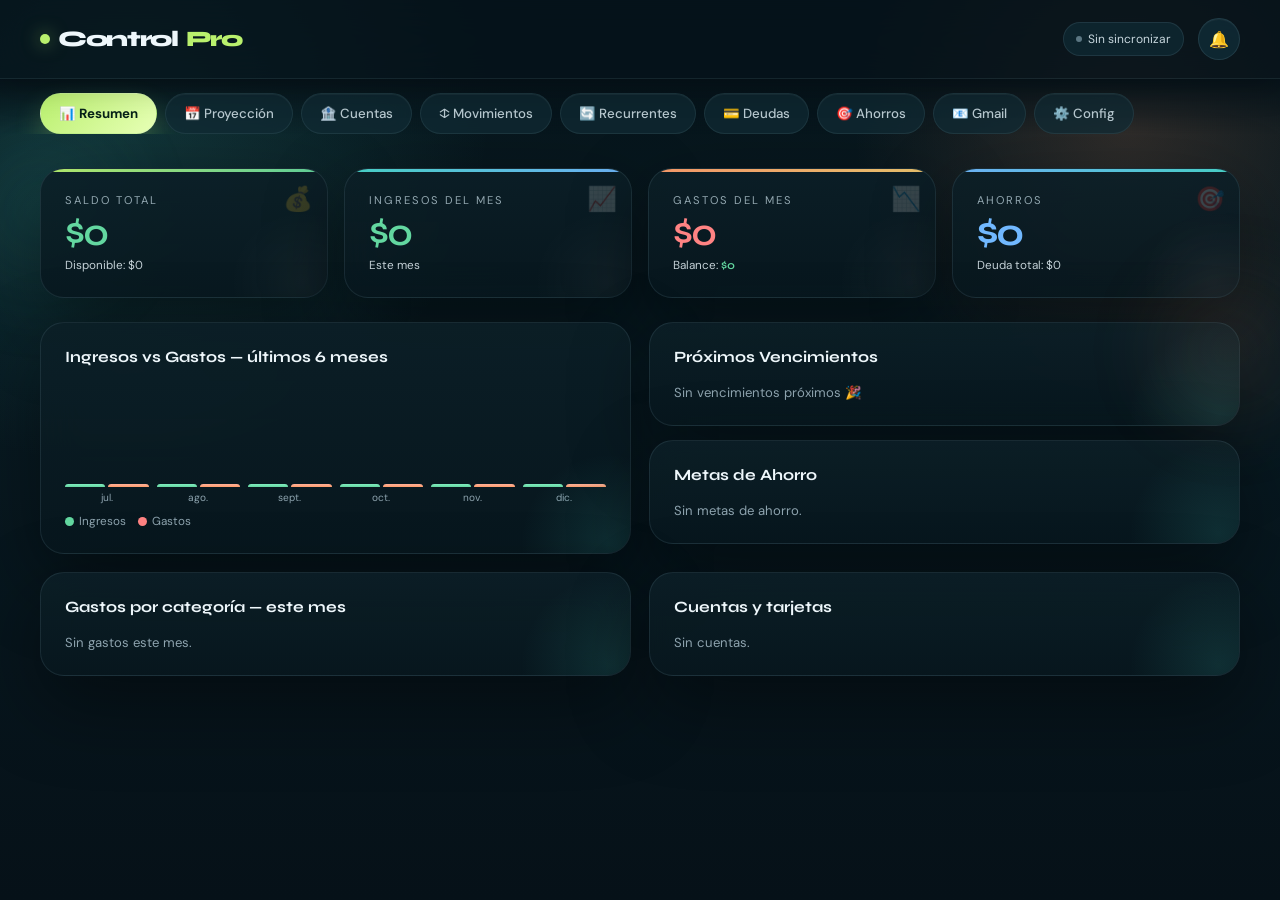
==== index.html @ 63737ac1 "Prepara app financiera para Vercel" ====
<!DOCTYPE html>
<html lang="es">
<head>
  <meta charset="UTF-8">
  <meta name="viewport" content="width=device-width, initial-scale=1.0">
  <meta http-equiv="refresh" content="0; url=ControlFinancieroPro.html">
  <title>ControlFinanciero Pro</title>
  <script>
    window.location.replace('ControlFinancieroPro.html');
  </script>
</head>
<body>
  <a href="ControlFinancieroPro.html">Abrir ControlFinanciero Pro</a>
</body>
</html>
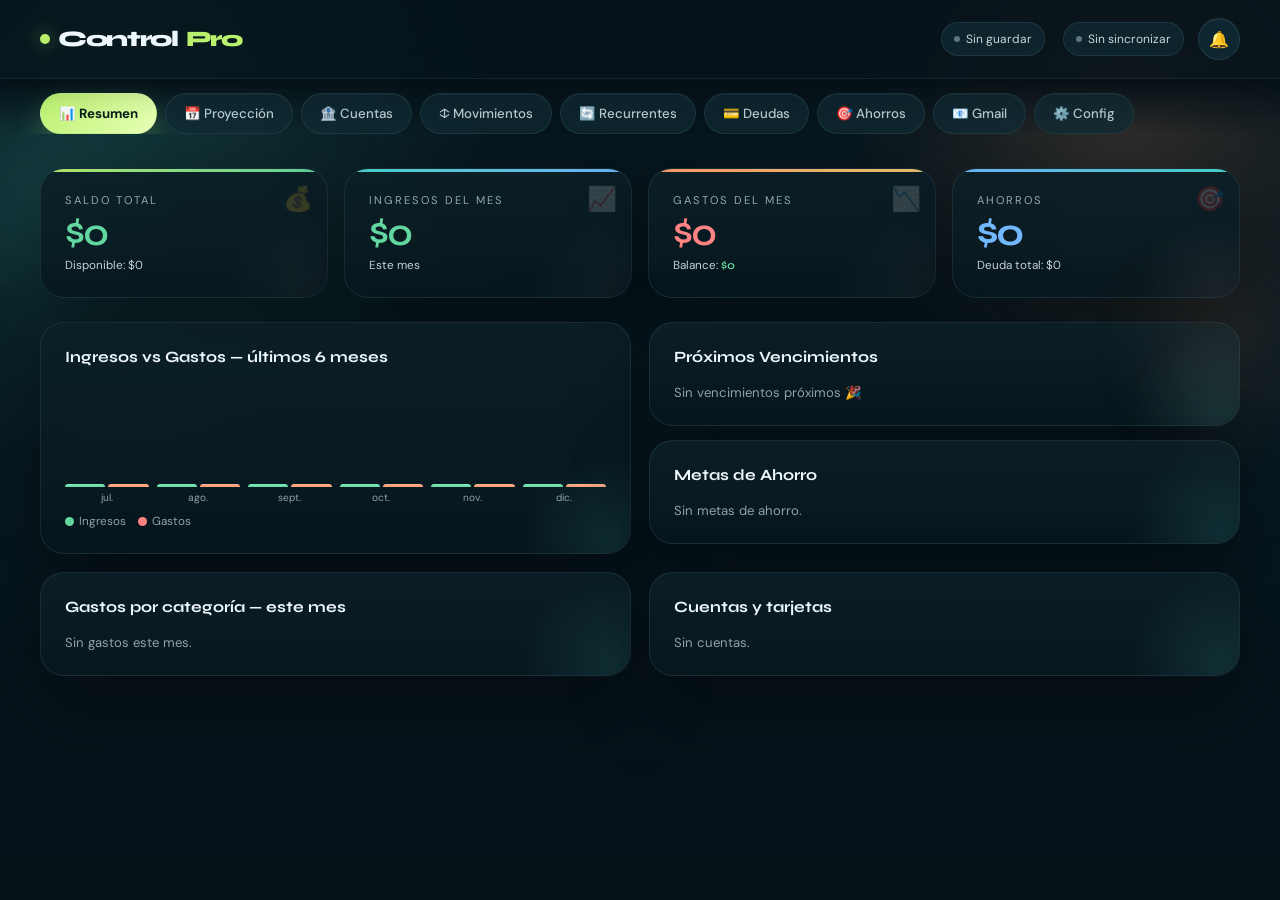
==== commit 57d5a5b0: "Agrega indicador de autoguardado, detección de modo privado y modal reset - saveData() muestra hora " ====
--- a/index.html
+++ b/index.html
@@ -1,15 +1,3759 @@
 <!DOCTYPE html>
 <html lang="es">
 <head>
-  <meta charset="UTF-8">
-  <meta name="viewport" content="width=device-width, initial-scale=1.0">
-  <meta http-equiv="refresh" content="0; url=ControlFinancieroPro.html">
-  <title>ControlFinanciero Pro</title>
-  <script>
-    window.location.replace('ControlFinancieroPro.html');
-  </script>
+<meta charset="UTF-8">
+<meta name="viewport" content="width=device-width, initial-scale=1.0">
+<title>ControlFinanciero Pro</title>
+<meta name="description" content="Control financiero personal: cuentas, movimientos, deudas, ahorros y sincronización Gmail.">
+<meta name="theme-color" content="#c8f135">
+<meta name="mobile-web-app-capable" content="yes">
+<meta name="apple-mobile-web-app-capable" content="yes">
+<meta name="apple-mobile-web-app-status-bar-style" content="black-translucent">
+<meta name="apple-mobile-web-app-title" content="FinPro">
+<link rel="manifest" href="/manifest.json">
+<link rel="icon" href="/icon.svg" type="image/svg+xml">
+<link rel="apple-touch-icon" href="/icon.svg">
+<link href="https://fonts.googleapis.com/css2?family=Syne:wght@400;600;700;800&family=DM+Sans:ital,wght@0,300;0,400;0,500;1,400&display=swap" rel="stylesheet">
+<style>
+:root{
+  --bg:#0a0a0f;--surface:#111118;--surface2:#1a1a24;--surface3:#22222e;
+  --border:#2e2e3e;--border2:#3a3a4e;
+  --accent:#c8f135;--accent2:#7c6af7;--accent3:#f07f5b;--accent4:#5bcef0;
+  --text:#f0f0f4;--muted:#7a7a9a;--muted2:#5a5a7a;
+  --pos:#6fcf97;--neg:#eb5757;--warn:#f7c76a;
+  --shadow:0 8px 32px rgba(0,0,0,.5);
+}
+*{box-sizing:border-box;margin:0;padding:0;}
+body{background:var(--bg);color:var(--text);font-family:'DM Sans',sans-serif;min-height:100vh;overflow-x:hidden;}
+::-webkit-scrollbar{width:6px;height:6px;}
+::-webkit-scrollbar-track{background:var(--surface);}
+::-webkit-scrollbar-thumb{background:var(--border2);border-radius:3px;}
+
+header{padding:16px 32px;display:flex;align-items:center;justify-content:space-between;
+  background:var(--surface);border-bottom:1px solid var(--border);position:sticky;top:0;z-index:100;}
+.logo{font-family:'Syne',sans-serif;font-weight:800;font-size:1.25rem;letter-spacing:-.5px;display:flex;align-items:center;gap:8px;}
+.logo-dot{width:8px;height:8px;background:var(--accent);border-radius:2px;}
+.logo span{color:var(--accent);}
+.header-right{display:flex;align-items:center;gap:12px;}
+.sync-status{font-size:.75rem;color:var(--muted);display:flex;align-items:center;gap:6px;}
+.sync-dot{width:6px;height:6px;border-radius:50%;background:var(--muted2);}
+.sync-dot.online{background:var(--pos);box-shadow:0 0 6px var(--pos);}
+.sync-dot.saved{background:var(--accent);}
+.alert-bell{position:relative;cursor:pointer;width:36px;height:36px;background:var(--surface2);
+  border:1px solid var(--border);border-radius:10px;display:flex;align-items:center;justify-content:center;
+  font-size:1rem;transition:all .2s;}
+.alert-bell:hover{border-color:var(--accent);}
+.alert-count{position:absolute;top:-4px;right:-4px;background:var(--neg);color:#fff;font-size:.6rem;
+  font-weight:700;padding:1px 5px;border-radius:10px;min-width:16px;text-align:center;display:none;}
+
+nav{display:flex;gap:2px;padding:8px 32px;background:var(--surface);border-bottom:1px solid var(--border);overflow-x:auto;}
+.tab{padding:7px 16px;border-radius:8px;cursor:pointer;font-size:.83rem;font-weight:500;white-space:nowrap;
+  transition:all .2s;color:var(--muted);border:1px solid transparent;position:relative;}
+.tab:hover{color:var(--text);background:var(--surface2);}
+.tab.active{background:var(--accent);color:#000;font-weight:700;}
+.tab-badge{position:absolute;top:2px;right:2px;background:var(--neg);color:#fff;font-size:.55rem;font-weight:800;padding:1px 4px;border-radius:6px;}
+
+main{padding:24px 32px;max-width:1280px;margin:0 auto;}
+.section{display:none;}
+.section.active{display:block;animation:fadeIn .2s ease;}
+@keyframes fadeIn{from{opacity:0;transform:translateY(4px)}to{opacity:1;transform:translateY(0)}}
+
+/* ALERTS PANEL */
+.alerts-panel{position:fixed;top:68px;right:16px;width:310px;z-index:200;background:var(--surface);
+  border:1px solid var(--border);border-radius:14px;box-shadow:var(--shadow);display:none;overflow:hidden;}
+.alerts-panel.open{display:block;}
+.alerts-header{padding:12px 16px;border-bottom:1px solid var(--border);font-family:'Syne',sans-serif;font-weight:700;
+  font-size:.9rem;display:flex;justify-content:space-between;align-items:center;}
+.alerts-list{max-height:300px;overflow-y:auto;padding:8px;}
+.alert-item{padding:9px 11px;border-radius:9px;margin-bottom:5px;font-size:.8rem;border-left:3px solid;display:flex;align-items:flex-start;gap:7px;}
+.alert-item.warn{background:rgba(247,199,106,.08);border-color:var(--warn);}
+.alert-item.danger{background:rgba(235,87,87,.08);border-color:var(--neg);}
+.alert-item.info{background:rgba(91,206,240,.08);border-color:var(--accent4);}
+.alert-item-icon{font-size:.95rem;flex-shrink:0;margin-top:1px;}
+.alert-item-text b{display:block;font-weight:600;margin-bottom:2px;}
+.alert-item-text span{color:var(--muted);font-size:.75rem;}
+
+/* CARDS */
+.cards{display:grid;grid-template-columns:repeat(auto-fit,minmax(190px,1fr));gap:12px;margin-bottom:24px;}
+.card{background:var(--surface);border:1px solid var(--border);border-radius:14px;padding:20px;position:relative;overflow:hidden;}
+.card::before{content:'';position:absolute;top:0;left:0;right:0;height:2px;}
+.card.g::before{background:linear-gradient(90deg,var(--accent),var(--pos));}
+.card.b::before{background:linear-gradient(90deg,var(--accent2),var(--accent4));}
+.card.o::before{background:linear-gradient(90deg,var(--accent3),var(--warn));}
+.card.c::before{background:linear-gradient(90deg,var(--accent4),var(--accent2));}
+.card.y::before{background:linear-gradient(90deg,var(--warn),var(--accent3));}
+.card-label{font-size:.7rem;color:var(--muted);text-transform:uppercase;letter-spacing:1px;margin-bottom:7px;}
+.card-value{font-family:'Syne',sans-serif;font-size:1.6rem;font-weight:700;line-height:1;}
+.card-sub{font-size:.73rem;color:var(--muted);margin-top:5px;}
+.card-icon{position:absolute;right:14px;top:14px;font-size:1.3rem;opacity:.22;}
+
+/* SECTION */
+.sh{display:flex;align-items:center;justify-content:space-between;margin-bottom:16px;flex-wrap:wrap;gap:8px;}
+.st{font-family:'Syne',sans-serif;font-size:1.15rem;font-weight:700;}
+.fp{background:var(--surface);border:1px solid var(--border);border-radius:12px;padding:18px;margin-bottom:18px;}
+.fr{display:flex;gap:10px;flex-wrap:wrap;align-items:flex-end;}
+.fg{display:flex;flex-direction:column;gap:5px;flex:1;min-width:120px;}
+label{font-size:.7rem;color:var(--muted);text-transform:uppercase;letter-spacing:.5px;}
+input,select,textarea{background:var(--surface2);border:1px solid var(--border);border-radius:8px;padding:8px 12px;
+  color:var(--text);font-family:'DM Sans',sans-serif;font-size:.86rem;outline:none;transition:border-color .2s;width:100%;}
+input:focus,select:focus,textarea:focus{border-color:var(--accent);}
+input::placeholder,textarea::placeholder{color:var(--muted2);}
+textarea{resize:vertical;line-height:1.45;min-height:120px;}
+select option{background:var(--surface2);}
+
+.btn{padding:8px 18px;border-radius:8px;font-family:'Syne',sans-serif;font-weight:700;font-size:.8rem;
+  cursor:pointer;border:none;transition:all .2s;white-space:nowrap;display:inline-flex;align-items:center;gap:5px;}
+.btn-primary{background:var(--accent);color:#000;}
+.btn-primary:hover{background:#d4fc4a;transform:translateY(-1px);}
+.btn-secondary{background:var(--surface2);border:1px solid var(--border);color:var(--text);}
+.btn-secondary:hover{border-color:var(--border2);background:var(--surface3);}
+.btn-danger{background:transparent;border:1px solid var(--neg);color:var(--neg);padding:5px 10px;font-size:.73rem;}
+.btn-danger:hover{background:var(--neg);color:#fff;}
+.btn-warn{background:transparent;border:1px solid var(--warn);color:var(--warn);padding:5px 10px;font-size:.73rem;}
+.btn-warn:hover{background:var(--warn);color:#000;}
+.btn-sm{padding:5px 12px;font-size:.75rem;}
+
+.tw{background:var(--surface);border:1px solid var(--border);border-radius:12px;overflow:hidden;}
+table{width:100%;border-collapse:collapse;}
+th{background:var(--surface2);padding:10px 13px;text-align:left;font-size:.68rem;text-transform:uppercase;
+  letter-spacing:.8px;color:var(--muted);font-weight:600;}
+td{padding:10px 13px;font-size:.83rem;border-top:1px solid var(--border);}
+tr:hover td{background:rgba(255,255,255,.02);}
+.badge{display:inline-block;padding:2px 8px;border-radius:20px;font-size:.68rem;font-weight:700;}
+.b-ing{background:rgba(111,207,151,.15);color:var(--pos);}
+.b-gas{background:rgba(235,87,87,.15);color:var(--neg);}
+.b-warn{background:rgba(247,199,106,.15);color:var(--warn);}
+.b-ok{background:rgba(200,241,53,.15);color:var(--accent);}
+.ap{color:var(--pos);font-weight:600;font-family:'Syne',sans-serif;}
+.an{color:var(--neg);font-weight:600;font-family:'Syne',sans-serif;}
+.aw{color:var(--warn);font-weight:600;font-family:'Syne',sans-serif;}
+.pb{height:6px;background:var(--surface2);border-radius:3px;overflow:hidden;}
+.pf{height:100%;border-radius:3px;transition:width .5s;background:var(--accent4);}
+.pf.ok{background:var(--accent);}
+.pf.warn{background:var(--warn);}
+.pf.danger{background:var(--neg);}
+.empty{text-align:center;padding:40px;color:var(--muted);}
+.empty-icon{font-size:2rem;margin-bottom:9px;}
+.tag{background:var(--surface2);border:1px solid var(--border);padding:2px 8px;border-radius:20px;font-size:.72rem;color:var(--muted);}
+.row-flex{display:flex;gap:10px;align-items:center;flex-wrap:wrap;}
+.sep{height:1px;background:var(--border);margin:18px 0;}
+
+/* MODAL */
+.modal-overlay{position:fixed;inset:0;background:rgba(0,0,0,.75);z-index:300;display:none;
+  align-items:center;justify-content:center;padding:16px;backdrop-filter:blur(4px);}
+.modal-overlay.open{display:flex;}
+.modal{background:var(--surface);border:1px solid var(--border);border-radius:16px;width:100%;
+  max-width:580px;max-height:90vh;overflow-y:auto;box-shadow:var(--shadow);animation:slideUp .22s ease;}
+@keyframes slideUp{from{opacity:0;transform:translateY(18px)}to{opacity:1;transform:translateY(0)}}
+.modal-header{padding:18px 22px;border-bottom:1px solid var(--border);display:flex;align-items:center;justify-content:space-between;}
+.modal-title{font-family:'Syne',sans-serif;font-size:1.05rem;font-weight:700;}
+.modal-close{cursor:pointer;color:var(--muted);font-size:1.1rem;background:none;border:none;padding:4px;}
+.modal-close:hover{color:var(--text);}
+.modal-body{padding:22px;}
+.modal-footer{padding:14px 22px;border-top:1px solid var(--border);display:flex;gap:10px;justify-content:flex-end;}
+
+/* TOAST */
+.toast{position:fixed;bottom:20px;right:20px;z-index:400;background:var(--surface);border:1px solid var(--border);
+  border-radius:10px;padding:11px 16px;font-size:.83rem;box-shadow:var(--shadow);
+  transform:translateY(70px);opacity:0;transition:all .28s;max-width:300px;}
+.toast.show{transform:translateY(0);opacity:1;}
+.toast.success{border-color:var(--pos);}
+.toast.error{border-color:var(--neg);}
+.toast.warn{border-color:var(--warn);}
+
+/* RESUMEN GRID */
+.rg{display:grid;grid-template-columns:1fr 1fr;gap:18px;}
+.chart-wrap{background:var(--surface);border:1px solid var(--border);border-radius:12px;padding:18px;}
+.chart-title{font-family:'Syne',sans-serif;font-size:.9rem;font-weight:700;margin-bottom:14px;}
+.bar-chart{display:flex;align-items:flex-end;gap:8px;height:120px;}
+.bc-col{display:flex;flex-direction:column;align-items:center;flex:1;gap:4px;}
+.bc-bars{display:flex;align-items:flex-end;gap:3px;width:100%;height:100px;}
+.bc-bar{flex:1;border-radius:4px 4px 0 0;min-height:3px;position:relative;cursor:default;}
+.bc-bar:hover{opacity:.8;}
+.bc-bar:hover::after{content:attr(data-v);position:absolute;top:-20px;left:50%;transform:translateX(-50%);
+  background:var(--text);color:var(--bg);padding:2px 6px;border-radius:4px;font-size:.65rem;font-weight:700;white-space:nowrap;}
+.bc-bar.ing{background:var(--pos);}
+.bc-bar.gas{background:var(--neg);}
+.bc-label{font-size:.63rem;color:var(--muted);text-align:center;}
+.legend{display:flex;gap:12px;margin-top:9px;}
+.leg{display:flex;align-items:center;gap:5px;font-size:.73rem;color:var(--muted);}
+.leg-d{width:9px;height:9px;border-radius:2px;}
+.mini-row{display:grid;grid-template-columns:1fr auto;gap:10px;align-items:center;margin-bottom:10px;font-size:.82rem;}
+.mini-row-main{min-width:0;}
+.mini-row-title{display:flex;justify-content:space-between;gap:8px;margin-bottom:4px;}
+.mini-row-title span:first-child{overflow:hidden;text-overflow:ellipsis;white-space:nowrap;}
+.mini-bar{height:8px;background:var(--surface2);border-radius:8px;overflow:hidden;}
+.mini-fill{height:100%;background:var(--accent);border-radius:8px;}
+.account-health{display:grid;grid-template-columns:repeat(auto-fit,minmax(150px,1fr));gap:8px;}
+.health-item{background:var(--surface2);border:1px solid var(--border);border-radius:8px;padding:10px;}
+.health-item span{display:block;color:var(--muted);font-size:.68rem;text-transform:uppercase;letter-spacing:.6px;margin-bottom:4px;}
+.health-item b{font-family:'Syne',sans-serif;font-size:1rem;}
+.projection-grid{display:grid;grid-template-columns:repeat(auto-fit,minmax(180px,1fr));gap:10px;margin-bottom:18px;}
+.projection-card{background:var(--surface);border:1px solid var(--border);border-radius:10px;padding:14px;}
+.projection-card span{display:block;color:var(--muted);font-size:.68rem;text-transform:uppercase;letter-spacing:.7px;margin-bottom:5px;}
+.projection-card b{font-family:'Syne',sans-serif;font-size:1.35rem;}
+.projection-month{background:var(--surface);border:1px solid var(--border);border-radius:10px;padding:12px;margin-bottom:10px;}
+.projection-month-head{display:flex;justify-content:space-between;gap:10px;margin-bottom:8px;align-items:center;}
+.projection-month-title{font-family:'Syne',sans-serif;font-weight:700;}
+.projection-status{font-size:.7rem;font-weight:700;border-radius:8px;padding:3px 8px;border:1px solid var(--border);}
+.projection-status.ok{color:var(--pos);border-color:rgba(111,207,151,.4);}
+.projection-status.warn{color:var(--warn);border-color:rgba(247,199,106,.4);}
+.projection-status.danger{color:var(--neg);border-color:rgba(235,87,87,.4);}
+.projection-lines{display:grid;grid-template-columns:repeat(auto-fit,minmax(120px,1fr));gap:8px;font-size:.78rem;color:var(--muted);}
+.projection-lines b{display:block;font-family:'Syne',sans-serif;color:var(--text);font-size:.92rem;margin-top:2px;}
+
+/* RECURRENTES */
+.rec-card{background:var(--surface);border:1px solid var(--border);border-radius:11px;padding:14px 16px;
+  display:flex;align-items:center;gap:12px;margin-bottom:9px;}
+.rec-icon{font-size:1.4rem;flex-shrink:0;}
+.rec-info{flex:1;}
+.rec-nombre{font-weight:600;font-size:.9rem;margin-bottom:2px;}
+.rec-meta{font-size:.74rem;color:var(--muted);}
+.rec-monto{font-family:'Syne',sans-serif;font-size:1.05rem;font-weight:700;margin-right:10px;}
+.rec-actions{display:flex;gap:6px;align-items:center;}
+.toggle-btn{width:38px;height:21px;border-radius:11px;border:none;cursor:pointer;position:relative;transition:background .3s;flex-shrink:0;}
+.toggle-btn.on{background:var(--accent);}
+.toggle-btn.off{background:var(--border2);}
+.toggle-btn::after{content:'';position:absolute;top:2.5px;width:16px;height:16px;background:#fff;border-radius:50%;transition:left .3s;}
+.toggle-btn.on::after{left:20px;}
+.toggle-btn.off::after{left:2.5px;}
+
+/* DEUDAS */
+.deuda-card{background:var(--surface);border:1px solid var(--border);border-radius:12px;margin-bottom:12px;overflow:hidden;}
+.deuda-header{padding:14px 18px;display:flex;align-items:center;gap:12px;cursor:pointer;}
+.deuda-toggle{color:var(--muted);font-size:.75rem;transition:transform .2s;flex-shrink:0;}
+.deuda-toggle.open{transform:rotate(90deg);}
+.deuda-main{flex:1;}
+.deuda-nombre{font-weight:600;font-size:.92rem;}
+.deuda-meta{font-size:.73rem;color:var(--muted);margin-top:2px;}
+.deuda-bar-wrap{flex:1;max-width:140px;}
+.deuda-pct{font-size:.7rem;color:var(--muted);margin-bottom:3px;text-align:right;}
+.deuda-amount{font-family:'Syne',sans-serif;font-size:1.05rem;font-weight:700;flex-shrink:0;min-width:90px;text-align:right;}
+.deuda-body{padding:0 18px 16px;border-top:1px solid var(--border);display:none;}
+.deuda-body.open{display:block;}
+.deuda-stats{display:grid;grid-template-columns:repeat(3,1fr);gap:10px;margin:12px 0;}
+.dstat{background:var(--surface2);border-radius:9px;padding:11px 12px;}
+.dstat-label{font-size:.66rem;color:var(--muted);text-transform:uppercase;letter-spacing:.8px;margin-bottom:3px;}
+.dstat-value{font-family:'Syne',sans-serif;font-weight:700;font-size:.95rem;}
+.historial-list{max-height:180px;overflow-y:auto;}
+.historial-item{display:flex;justify-content:space-between;padding:7px 0;border-bottom:1px solid var(--border);font-size:.8rem;}
+.historial-item:last-child{border-bottom:none;}
+
+/* AHORROS */
+.ahorro-card{background:var(--surface);border:1px solid var(--border);border-radius:12px;padding:16px 18px;margin-bottom:11px;}
+.ahorro-header{display:flex;justify-content:space-between;align-items:flex-start;margin-bottom:11px;}
+.ahorro-nombre{font-weight:700;font-size:.92rem;}
+.ahorro-fecha{font-size:.73rem;color:var(--muted);margin-top:2px;}
+.ahorro-amounts{display:flex;gap:18px;margin-bottom:10px;flex-wrap:wrap;}
+.ahorro-stat{font-size:.77rem;}
+.ahorro-stat span{color:var(--muted);display:block;margin-bottom:2px;}
+
+/* GMAIL */
+.gmail-setup{background:var(--surface2);border:1px dashed var(--border2);border-radius:12px;
+  padding:24px;text-align:center;margin-bottom:18px;}
+.gmail-setup h3{font-family:'Syne',sans-serif;font-size:.95rem;font-weight:700;margin-bottom:8px;}
+.gmail-setup p{font-size:.83rem;color:var(--muted);margin-bottom:14px;line-height:1.6;}
+.labels-grid{display:flex;flex-wrap:wrap;gap:6px;margin:6px 0;}
+.label-chip{padding:4px 12px;border-radius:20px;font-size:.76rem;cursor:pointer;
+  border:1px solid var(--border);background:var(--surface2);color:var(--muted);transition:all .2s;}
+.label-chip:hover{border-color:var(--border2);}
+.label-chip.selected{background:rgba(200,241,53,.12);border-color:var(--accent);color:var(--accent);font-weight:600;}
+.section-note{font-size:.76rem;color:var(--muted);margin-bottom:12px;line-height:1.6;}
+.rules-shell{display:flex;flex-direction:column;gap:10px;}
+.rules-head,.rule-row{display:grid;grid-template-columns:minmax(0,1.4fr) 120px 170px 96px;gap:10px;align-items:center;}
+.rules-head{padding:0 4px;font-size:.7rem;color:var(--muted);text-transform:uppercase;letter-spacing:.8px;}
+.rule-row{padding:12px;background:linear-gradient(180deg,rgba(255,255,255,.025),rgba(255,255,255,0));
+  border:1px solid var(--border);border-radius:12px;}
+.rule-field{display:flex;flex-direction:column;gap:6px;min-width:0;}
+.rule-label{display:none;font-size:.68rem;color:var(--muted);text-transform:uppercase;letter-spacing:.7px;}
+.rule-input{width:100%;font-size:.82rem;padding:9px 10px;background:var(--surface2);border:1px solid var(--border);
+  border-radius:9px;color:var(--text);outline:none;transition:border-color .2s,box-shadow .2s;}
+.rule-input:focus{border-color:var(--accent);box-shadow:0 0 0 3px rgba(200,241,53,.12);}
+.rule-actions{display:flex;justify-content:flex-end;}
+.btn-rule-delete{min-width:96px;justify-content:center;}
+.rule-empty{padding:18px;border:1px dashed var(--border2);border-radius:12px;text-align:center;
+  color:var(--muted);background:rgba(255,255,255,.02);}
+
+/* IMPORT MODAL */
+.import-row{display:flex;align-items:center;gap:8px;padding:9px;border:1px solid var(--border);
+  border-radius:9px;margin-bottom:7px;background:var(--surface2);font-size:.8rem;flex-wrap:wrap;}
+.import-row input[type=checkbox]{width:auto;flex-shrink:0;width:16px;height:16px;}
+.import-row-data{flex:1;min-width:140px;}
+.import-row-data b{display:block;margin-bottom:2px;font-size:.82rem;}
+.import-row-data span{color:var(--muted);font-size:.74rem;}
+
+/* SYNC STATUS */
+.sync-panel{background:var(--surface2);border:1px solid var(--border);border-radius:10px;padding:12px;margin-bottom:14px;}
+.sync-panel-head{display:flex;justify-content:space-between;align-items:flex-start;gap:12px;margin-bottom:10px;}
+.sync-title{font-family:'Syne',sans-serif;font-weight:700;font-size:.9rem;}
+.sync-detail{font-size:.78rem;color:var(--muted);line-height:1.45;margin-top:2px;}
+.sync-pill{font-size:.72rem;font-weight:700;border:1px solid var(--border2);border-radius:8px;padding:4px 8px;color:var(--muted);white-space:nowrap;}
+.sync-pill.running{color:#000;background:var(--accent);border-color:var(--accent);}
+.sync-pill.warn{color:#000;background:var(--warn);border-color:var(--warn);}
+.sync-pill.ok{color:#000;background:var(--pos);border-color:var(--pos);}
+.sync-progress{height:7px;background:var(--surface);border:1px solid var(--border);border-radius:8px;overflow:hidden;margin-bottom:10px;}
+.sync-progress-bar{height:100%;width:0;background:var(--accent);transition:width .25s ease;}
+.sync-stats{display:grid;grid-template-columns:repeat(auto-fit,minmax(105px,1fr));gap:8px;}
+.sync-stat{background:var(--surface);border:1px solid var(--border);border-radius:8px;padding:8px;}
+.sync-stat span{display:block;color:var(--muted);font-size:.68rem;text-transform:uppercase;letter-spacing:.6px;}
+.sync-stat b{display:block;font-family:'Syne',sans-serif;font-size:1rem;margin-top:2px;}
+.sync-log{margin-top:10px;border-top:1px solid var(--border);padding-top:8px;max-height:92px;overflow:auto;}
+.sync-log-line{font-size:.74rem;color:var(--muted);line-height:1.45;padding:2px 0;}
+.sync-log-line.warn{color:var(--warn);}
+.sync-log-line.error{color:var(--neg);}
+
+@media(max-width:900px){
+  .rules-head{display:none;}
+  .rule-row{grid-template-columns:1fr;}
+  .rule-label{display:block;}
+  .rule-actions{justify-content:stretch;}
+  .btn-rule-delete{width:100%;}
+}
+@media(max-width:768px){.rg{grid-template-columns:1fr;} main,nav,header{padding-left:14px;padding-right:14px;}}
+</style>
+<link rel="stylesheet" href="css/modern.css">
 </head>
-<body>
-  <a href="ControlFinancieroPro.html">Abrir ControlFinanciero Pro</a>
+<body class="modern-ui">
+
+<!-- ALERTS PANEL -->
+<div class="alerts-panel" id="alertsPanel">
+  <div class="alerts-header">
+    <span>🔔 Alertas</span>
+    <button class="modal-close" onclick="closeAlerts()">✕</button>
+  </div>
+  <div class="alerts-list" id="alertsList"></div>
+</div>
+
+<!-- MODAL ABONO -->
+<div class="modal-overlay" id="modalAbono">
+  <div class="modal">
+    <div class="modal-header"><span class="modal-title">💳 Registrar Abono</span>
+      <button class="modal-close" onclick="closeModal('modalAbono')">✕</button></div>
+    <div class="modal-body">
+      <div class="fr" style="flex-direction:column">
+        <div class="fg"><label>Monto ($)</label><input type="number" id="ab-monto" placeholder="0"></div>
+        <div class="fg"><label>Fecha</label><input type="date" id="ab-fecha"></div>
+        <div class="fg"><label>Nota</label><input type="text" id="ab-nota" placeholder="Ej: Cuota 3"></div>
+      </div>
+    </div>
+    <div class="modal-footer">
+      <button class="btn btn-secondary" onclick="closeModal('modalAbono')">Cancelar</button>
+      <button class="btn btn-primary" onclick="confirmarAbono()">Registrar</button>
+    </div>
+  </div>
+</div>
+
+<!-- MODAL IMPORTAR GMAIL -->
+<div class="modal-overlay" id="modalImport" style="align-items:flex-start;padding-top:40px">
+  <div class="modal" style="max-width:760px">
+    <div class="modal-header"><span class="modal-title">📧 Revisar movimientos detectados</span>
+      <button class="modal-close" onclick="closeModal('modalImport')">✕</button></div>
+    <div class="modal-body">
+      <p style="font-size:.8rem;color:var(--muted);margin-bottom:12px">
+        Revisa tipo y categoría antes de importar. Puedes editar cada fila.
+      </p>
+      <div id="importList"></div>
+    </div>
+    <div class="modal-footer">
+      <button class="btn btn-secondary" onclick="closeModal('modalImport')">Cancelar</button>
+      <button class="btn btn-primary" onclick="importarSeleccionados()">✓ Importar seleccionados</button>
+    </div>
+  </div>
+</div>
+
+<!-- MODAL HISTORIAL -->
+<div class="modal-overlay" id="modalHistorial">
+  <div class="modal">
+    <div class="modal-header"><span class="modal-title" id="modalHistorialTitle">Historial</span>
+      <button class="modal-close" onclick="closeModal('modalHistorial')">✕</button></div>
+    <div class="modal-body"><div class="historial-list" id="historialList"></div></div>
+  </div>
+</div>
+
+<!-- MODAL APORTE AHORRO -->
+<div class="modal-overlay" id="modalAporte">
+  <div class="modal" style="max-width:380px">
+    <div class="modal-header"><span class="modal-title">🎯 Registrar Aporte</span>
+      <button class="modal-close" onclick="closeModal('modalAporte')">✕</button></div>
+    <div class="modal-body">
+      <div class="fr" style="flex-direction:column">
+        <div class="fg"><label>Monto ($)</label><input type="number" id="aporte-monto" placeholder="0" min="0"></div>
+      </div>
+    </div>
+    <div class="modal-footer">
+      <button class="btn btn-secondary" onclick="closeModal('modalAporte')">Cancelar</button>
+      <button class="btn btn-primary" onclick="confirmarAporte()">Registrar</button>
+    </div>
+  </div>
+</div>
+
+<!-- MODAL NUEVA CATEGORÍA -->
+<div class="modal-overlay" id="modalCategoria">
+  <div class="modal" style="max-width:380px">
+    <div class="modal-header"><span class="modal-title">🏷️ Nueva Categoría</span>
+      <button class="modal-close" onclick="closeModal('modalCategoria')">✕</button></div>
+    <div class="modal-body">
+      <div class="fr" style="flex-direction:column">
+        <div class="fg"><label>Nombre</label><input type="text" id="cat-nueva" placeholder="Ej: Mascotas" onkeydown="if(event.key==='Enter')confirmarCategoria()"></div>
+      </div>
+    </div>
+    <div class="modal-footer">
+      <button class="btn btn-secondary" onclick="closeModal('modalCategoria')">Cancelar</button>
+      <button class="btn btn-primary" onclick="confirmarCategoria()">Agregar</button>
+    </div>
+  </div>
+</div>
+
+<!-- MODAL LIMPIAR TODO -->
+<div class="modal-overlay" id="modalReset">
+  <div class="modal" style="max-width:400px">
+    <div class="modal-header"><span class="modal-title">🗑 Limpiar todos los datos</span>
+      <button class="modal-close" onclick="closeModal('modalReset')">✕</button></div>
+    <div class="modal-body">
+      <p style="font-size:.88rem;line-height:1.6;margin-bottom:14px">
+        Esto borrará <b style="color:var(--neg)">absolutamente todo</b>: cuentas, movimientos, deudas, ahorros, recurrentes y configuración.<br><br>
+        <span style="color:var(--muted);font-size:.82rem">Si quieres conservar una copia, descarga el backup primero.</span>
+      </p>
+      <button class="btn btn-secondary" style="width:100%;margin-bottom:8px" onclick="closeModal('modalReset');exportJSON()">⬇ Descargar backup antes</button>
+    </div>
+    <div class="modal-footer">
+      <button class="btn btn-secondary" onclick="closeModal('modalReset')">Cancelar</button>
+      <button class="btn btn-danger" style="background:var(--neg);color:#fff" onclick="confirmarReset()">🗑 Sí, borrar todo</button>
+    </div>
+  </div>
+</div>
+
+<!-- TOAST -->
+<div class="toast" id="toast"></div>
+
+<header>
+  <div class="logo"><div class="logo-dot"></div>Control<span>Pro</span></div>
+  <div class="header-right">
+    <div class="sync-status"><div class="sync-dot" id="saveDot"></div><span id="saveLabel">Sin guardar</span></div>
+    <div class="sync-status" style="margin-left:4px"><div class="sync-dot" id="syncDot"></div><span id="syncLabel">Sin sincronizar</span></div>
+    <div class="alert-bell" onclick="toggleAlerts()" id="alertBell">🔔<span class="alert-count" id="alertCount"></span></div>
+  </div>
+</header>
+
+<nav>
+  <div class="tab active" onclick="nav('resumen',this)">📊 Resumen</div>
+  <div class="tab" onclick="nav('proyeccion',this)">📅 Proyección</div>
+  <div class="tab" onclick="nav('cuentas',this)">🏦 Cuentas</div>
+  <div class="tab" onclick="nav('movimientos',this)">↕️ Movimientos</div>
+  <div class="tab" onclick="nav('recurrentes',this)">🔄 Recurrentes</div>
+  <div class="tab" onclick="nav('deudas',this)">💳 Deudas</div>
+  <div class="tab" onclick="nav('ahorros',this)">🎯 Ahorros</div>
+  <div class="tab" onclick="nav('gmail',this)">📧 Gmail<span class="tab-badge" id="gmailBadge" style="display:none">!</span></div>
+  <div class="tab" onclick="nav('config',this)">⚙️ Config</div>
+</nav>
+
+<main>
+
+<!-- RESUMEN -->
+<div class="section active" id="section-resumen">
+  <div class="cards" id="resCards"></div>
+  <div class="rg">
+    <div class="chart-wrap">
+      <div class="chart-title">Ingresos vs Gastos — últimos 6 meses</div>
+      <div class="bar-chart" id="barChart"></div>
+      <div class="legend">
+        <div class="leg"><div class="leg-d" style="background:var(--pos)"></div>Ingresos</div>
+        <div class="leg"><div class="leg-d" style="background:var(--neg)"></div>Gastos</div>
+      </div>
+    </div>
+    <div>
+      <div class="chart-wrap" style="margin-bottom:14px">
+        <div class="chart-title">Próximos Vencimientos</div>
+        <div id="resVencimientos" style="font-size:.82rem;color:var(--muted)">Sin deudas.</div>
+      </div>
+      <div class="chart-wrap">
+        <div class="chart-title">Metas de Ahorro</div>
+        <div id="resAhorros" style="font-size:.82rem;color:var(--muted)">Sin metas.</div>
+      </div>
+    </div>
+  </div>
+  <div class="rg" style="margin-top:18px">
+    <div class="chart-wrap">
+      <div class="chart-title">Gastos por categoría — este mes</div>
+      <div id="resCategorias" style="font-size:.82rem;color:var(--muted)">Sin gastos.</div>
+    </div>
+    <div class="chart-wrap">
+      <div class="chart-title">Cuentas y tarjetas</div>
+      <div id="resCuentas" style="font-size:.82rem;color:var(--muted)">Sin cuentas.</div>
+    </div>
+  </div>
+</div>
+
+<!-- PROYECCION -->
+<div class="section" id="section-proyeccion">
+  <div class="fp">
+    <div class="sh" style="margin-bottom:12px"><span class="st">Proyección mensual</span></div>
+    <p class="section-note">
+      Planifica tus próximos meses considerando ingresos, gastos recurrentes y cuotas futuras de tarjetas/deudas.
+    </p>
+    <div class="fr">
+      <div class="fg" style="max-width:170px">
+        <label>Mes inicial</label>
+        <select id="projStart" onchange="saveProjectionConfig()"></select>
+      </div>
+      <div class="fg" style="max-width:150px">
+        <label>Horizonte</label>
+        <select id="projHorizon" onchange="saveProjectionConfig()">
+          <option value="3">3 meses</option>
+          <option value="6">6 meses</option>
+          <option value="12">12 meses</option>
+        </select>
+      </div>
+      <div class="fg" style="max-width:170px">
+        <label>Ingreso esperado ($)</label>
+        <input type="number" id="projIncome" placeholder="0" oninput="saveProjectionConfig()">
+      </div>
+      <div class="fg" style="max-width:180px">
+        <label>Gasto variable extra ($)</label>
+        <input type="number" id="projVariable" placeholder="0" oninput="saveProjectionConfig()">
+      </div>
+      <div class="fg" style="justify-content:flex-end;max-width:220px">
+        <button class="btn btn-secondary" onclick="fillProjectionFromRecurrentes()">Usar recurrentes</button>
+      </div>
+    </div>
+  </div>
+  <div id="projectionCards" class="projection-grid"></div>
+  <div class="rg">
+    <div class="chart-wrap">
+      <div class="chart-title">Disponible proyectado</div>
+      <div id="projectionTimeline"></div>
+    </div>
+    <div class="chart-wrap">
+      <div class="chart-title">Cuotas y compromisos futuros</div>
+      <div id="projectionDebts"></div>
+    </div>
+  </div>
+</div>
+
+<!-- CUENTAS -->
+<div class="section" id="section-cuentas">
+  <div class="fp">
+    <div class="sh" style="margin-bottom:12px"><span class="st">Nueva Cuenta</span></div>
+    <div class="fr">
+      <div class="fg"><label>Nombre</label><input id="c-n" placeholder="Ej: Cuenta Vista"></div>
+      <div class="fg"><label>Banco</label><input id="c-b" placeholder="Ej: Banco de Chile"></div>
+      <div class="fg" style="max-width:140px"><label>Tipo</label>
+        <select id="c-t"><option>Vista/RUT</option><option>Corriente</option><option>Ahorro</option><option>Crédito</option></select></div>
+      <div class="fg" style="max-width:140px"><label>Saldo Inicial ($)</label><input type="number" id="c-s" placeholder="0"></div>
+      <div class="fg" style="max-width:140px"><label>N° Cuenta (últ. 4 dígitos)</label><input id="c-num" placeholder="Ej: 2220" maxlength="4"></div>
+      <div class="fg" style="justify-content:flex-end"><button class="btn btn-primary" onclick="addCuenta()">+ Agregar</button></div>
+    </div>
+  </div>
+  <div class="fp">
+    <div class="sh" style="margin-bottom:12px"><span class="st">Conciliar saldo real</span></div>
+    <p class="section-note">
+      Úsalo cuando el saldo del banco no coincide con la app. Para una tarjeta de crédito ingresa la deuda actual positiva.
+    </p>
+    <div class="fr">
+      <div class="fg"><label>Cuenta</label><select id="concCuenta" onchange="updateConciliacionPreview()"></select></div>
+      <div class="fg" style="max-width:170px"><label>Saldo/deuda real ($)</label><input type="number" id="concSaldo" placeholder="0" oninput="updateConciliacionPreview()"></div>
+      <div class="fg"><label>Nota</label><input id="concNota" placeholder="Ej: Saldo app banco al cierre"></div>
+      <div class="fg" style="justify-content:flex-end;max-width:180px"><button class="btn btn-primary" onclick="conciliarCuenta()">Cuadrar saldo</button></div>
+    </div>
+    <div id="concPreview" style="font-size:.78rem;color:var(--muted);margin-top:10px">Selecciona una cuenta para ver el ajuste necesario.</div>
+  </div>
+  <div id="cuentasList"></div>
+</div>
+
+<!-- MOVIMIENTOS -->
+<div class="section" id="section-movimientos">
+  <div class="fp">
+    <div class="sh" style="margin-bottom:12px"><span class="st">Nuevo Movimiento</span></div>
+    <div class="fr">
+      <div class="fg" style="max-width:105px"><label>Tipo</label>
+        <select id="m-t"><option value="ingreso">Ingreso</option><option value="gasto">Gasto</option></select></div>
+      <div class="fg"><label>Descripción</label><input id="m-d" placeholder="Ej: Sueldo, Supermercado..."></div>
+      <div class="fg" style="max-width:130px"><label>Monto ($)</label><input type="number" id="m-m" placeholder="0"></div>
+      <div class="fg"><label>Categoría</label><select id="m-c"></select></div>
+      <div class="fg"><label>Cuenta</label><select id="m-ct"></select></div>
+      <div class="fg" style="max-width:130px"><label>Fecha</label><input type="date" id="m-f"></div>
+      <div class="fg" style="justify-content:flex-end"><button class="btn btn-primary" onclick="addMov()">+ Agregar</button></div>
+    </div>
+  </div>
+  <div class="fp">
+    <div class="sh" style="margin-bottom:12px"><span class="st">Transferencia entre mis cuentas</span></div>
+    <p class="section-note">
+      Úsalo para mover plata a otra tarjeta/cuenta propia. Ajusta saldos, pero no suma como gasto real del mes.
+    </p>
+    <div class="fr">
+      <div class="fg"><label>Desde</label><select id="tr-from"></select></div>
+      <div class="fg"><label>Hacia</label><select id="tr-to"></select></div>
+      <div class="fg" style="max-width:130px"><label>Monto ($)</label><input type="number" id="tr-m" placeholder="0"></div>
+      <div class="fg"><label>Nota</label><input id="tr-d" placeholder="Ej: Pago tarjeta, ahorro mensual..."></div>
+      <div class="fg" style="max-width:130px"><label>Fecha</label><input type="date" id="tr-f"></div>
+      <div class="fg" style="justify-content:flex-end"><button class="btn btn-primary" onclick="addTransfer()">↔ Registrar</button></div>
+    </div>
+  </div>
+  <div class="sh">
+    <span class="st">Historial</span>
+    <div class="row-flex">
+      <select id="filtMes" onchange="renderMovs()" style="min-width:160px"></select>
+      <select id="filtTipo" onchange="renderMovs()" style="min-width:100px">
+        <option value="">Todos</option><option value="ingreso">Ingresos</option><option value="gasto">Gastos</option></select>
+      <select id="filtCat" onchange="renderMovs()" style="min-width:130px"><option value="">Todas cat.</option></select>
+      <button class="btn btn-secondary btn-sm" onclick="exportCSV()">⬇ CSV</button>
+      <button class="btn btn-secondary btn-sm" onclick="exportJSON()">⬇ Backup</button>
+      <label class="btn btn-secondary btn-sm" style="cursor:pointer">⬆ Importar
+        <input type="file" accept=".json,.csv" style="display:none" onchange="importFile(this)"></label>
+    </div>
+  </div>
+  <div class="tw">
+    <table><thead><tr><th>Fecha</th><th>Descripción</th><th>Categoría</th><th>Cuenta</th><th>Tipo</th><th>Monto</th><th></th></tr></thead>
+    <tbody id="movBody"></tbody></table>
+    <div class="empty" id="movEmpty" style="display:none"><div class="empty-icon">📂</div><p>Sin movimientos.</p></div>
+  </div>
+</div>
+
+<!-- RECURRENTES -->
+<div class="section" id="section-recurrentes">
+  <div class="fp">
+    <div class="sh" style="margin-bottom:12px"><span class="st">Nuevo Movimiento Recurrente</span></div>
+    <div class="fr">
+      <div class="fg" style="max-width:105px"><label>Tipo</label>
+        <select id="r-t" onchange="updateRecFields()">
+          <option value="ingreso">Ingreso</option>
+          <option value="gasto">Gasto</option>
+          <option value="transferencia">Transferencia</option>
+        </select></div>
+      <div class="fg"><label>Nombre</label><input id="r-n" placeholder="Ej: Sueldo, Netflix..."></div>
+      <div class="fg" style="max-width:130px"><label>Monto ($)</label><input type="number" id="r-m" placeholder="0"></div>
+      <div class="fg"><label>Categoría</label><select id="r-c"></select></div>
+      <div class="fg"><label id="r-ct-label">Cuenta</label><select id="r-ct"></select></div>
+      <div class="fg" id="r-ct2-wrap" style="display:none"><label>Cuenta destino</label><select id="r-ct2"></select></div>
+      <div class="fg" style="max-width:120px"><label>Frecuencia</label>
+        <select id="r-f"><option value="mensual">Mensual</option><option value="quincenal">Quincenal</option><option value="semanal">Semanal</option></select></div>
+      <div class="fg" style="max-width:100px"><label>Día del mes</label><input type="number" id="r-d" placeholder="1-31" min="1" max="31"></div>
+      <div class="fg" style="justify-content:flex-end"><button class="btn btn-primary" onclick="addRec()">+ Agregar</button></div>
+    </div>
+  </div>
+  <div class="sh">
+    <span class="st">Movimientos Recurrentes</span>
+    <button class="btn btn-secondary btn-sm" onclick="aplicarRecurrentes()">▶ Aplicar pendientes</button>
+  </div>
+  <div id="recList"></div>
+</div>
+
+<!-- DEUDAS -->
+<div class="section" id="section-deudas">
+  <div class="fp">
+    <div class="sh" style="margin-bottom:12px"><span class="st">Nueva Deuda / Crédito</span></div>
+    <div class="fr">
+      <div class="fg"><label>Descripción</label><input id="d-d" placeholder="Ej: Crédito hipotecario"></div>
+      <div class="fg"><label>Acreedor</label><input id="d-a" placeholder="Banco / Persona"></div>
+      <div class="fg" style="max-width:140px"><label>Total ($)</label><input type="number" id="d-t" placeholder="0"></div>
+      <div class="fg" style="max-width:140px"><label>Pagado ($)</label><input type="number" id="d-p" placeholder="0"></div>
+      <div class="fg" style="max-width:140px"><label>Cuota Mensual ($)</label><input type="number" id="d-c" placeholder="0"></div>
+      <div class="fg" style="max-width:130px"><label>Vencimiento</label><input type="date" id="d-v"></div>
+      <div class="fg" style="justify-content:flex-end"><button class="btn btn-primary" onclick="addDeuda()">+ Agregar</button></div>
+    </div>
+  </div>
+  <div class="fp">
+    <div class="sh" style="margin-bottom:12px"><span class="st">Importar cartola de crédito</span></div>
+    <p class="section-note">
+      Carga el estado de cuenta PDF de tu tarjeta. Las compras en cuotas quedan como deudas con producto, total, cuotas y valor mensual.
+    </p>
+    <div class="fr" style="align-items:flex-start">
+      <div class="fg" style="max-width:220px">
+        <label>Tarjeta / cuenta crédito</label>
+        <select id="cartolaCuenta" onchange="const c=D.cuentas.find(x=>x.id===this.value);if(c&&q('cartolaAcreedor')&&!q('cartolaAcreedor').value)q('cartolaAcreedor').value=c.banco||c.nombre||''"></select>
+      </div>
+      <div class="fg" style="max-width:190px">
+        <label>Acreedor</label>
+        <input id="cartolaAcreedor" placeholder="Ej: Banco de Chile">
+      </div>
+      <div class="fg" style="max-width:220px">
+        <label>Archivo PDF/CSV/TXT</label>
+        <label class="btn btn-secondary" style="cursor:pointer;justify-content:center">Seleccionar archivo
+          <input id="cartolaFile" type="file" accept=".pdf,.csv,.txt,.tsv" style="display:none" onchange="readCartolaFile(this)">
+        </label>
+      </div>
+      <div class="fg" style="justify-content:flex-end;max-width:180px">
+        <button class="btn btn-primary" onclick="analizarCartola()">Analizar cartola</button>
+      </div>
+    </div>
+    <div class="fg" style="margin-top:12px">
+      <label>Pegar cartola</label>
+      <textarea id="cartolaText" rows="7" placeholder="Pega aquí el texto de la cartola o carga el PDF del estado de cuenta."></textarea>
+      <span style="font-size:.72rem;color:var(--muted);margin-top:4px">
+        Si el PDF es escaneado como imagen, primero conviértelo con OCR. El importador ignora pagos y totales para crear solo compromisos de deuda.
+      </span>
+    </div>
+  </div>
+  <div class="fp">
+    <div class="sh" style="margin-bottom:10px">
+      <span class="st">Deudas detectadas en cartola</span>
+      <button class="btn btn-primary btn-sm" onclick="importarCartolaSeleccionada()">Crear deudas seleccionadas</button>
+    </div>
+    <div id="cartolaPreview" style="font-size:.82rem;color:var(--muted)">Carga una cartola para revisar las deudas detectadas.</div>
+  </div>
+  <div class="sh"><span class="st">Mis Deudas</span></div>
+  <div id="deudasList"></div>
+</div>
+
+<!-- AHORROS -->
+<div class="section" id="section-ahorros">
+  <div class="fp">
+    <div class="sh" style="margin-bottom:12px"><span class="st">Nueva Meta de Ahorro</span></div>
+    <div class="fr">
+      <div class="fg"><label>Meta</label><input id="a-n" placeholder="Ej: Viaje, Fondo emergencia..."></div>
+      <div class="fg" style="max-width:150px"><label>Objetivo ($)</label><input type="number" id="a-o" placeholder="0"></div>
+      <div class="fg" style="max-width:150px"><label>Ahorro Actual ($)</label><input type="number" id="a-a" placeholder="0"></div>
+      <div class="fg" style="max-width:150px"><label>Aporte Mensual ($)</label><input type="number" id="a-m" placeholder="0"></div>
+      <div class="fg" style="max-width:130px"><label>Fecha Límite</label><input type="date" id="a-f"></div>
+      <div class="fg" style="justify-content:flex-end"><button class="btn btn-primary" onclick="addAhorro()">+ Agregar</button></div>
+    </div>
+  </div>
+  <div class="sh"><span class="st">Mis Metas</span></div>
+  <div id="ahorrosList"></div>
+</div>
+
+<!-- GMAIL -->
+<div class="section" id="section-gmail">
+  <div id="gmailSetupPanel"></div>
+  <div id="gmailConnected" style="display:none">
+    <div class="sh">
+      <span class="st">📧 Sincronización Gmail</span>
+      <div class="row-flex">
+        <button class="btn btn-secondary btn-sm" onclick="gmailLogout()">Desconectar</button>
+        <button class="btn btn-secondary btn-sm" onclick="repararCuentas()" title="Asigna cuenta a movimientos importados que no la tienen">🔧 Reparar cuentas</button>
+        <button class="btn btn-primary" id="syncBtn" onclick="syncGmail()">🔄 Sincronizar ahora</button>
+      </div>
+    </div>
+
+    <div id="syncStatusPanel"></div>
+
+    <div class="fp" style="margin-bottom:14px">
+      <div class="sh" style="margin-bottom:10px"><span class="st" style="font-size:.9rem">⚙️ Opciones</span></div>
+      <div class="fr" style="flex-wrap:wrap;gap:16px;align-items:flex-start">
+        <div class="fg" style="max-width:190px">
+          <label>Período a buscar</label>
+          <select id="syncDaysSelect" onchange="D.config.syncDays=this.value;saveData()">
+            <option value="30">Últimos 30 días</option>
+            <option value="60">Últimos 60 días</option>
+            <option value="90">Últimos 90 días</option>
+            <option value="180">Últimos 6 meses</option>
+            <option value="365">Último año</option>
+          </select>
+        </div>
+        <div class="fg">
+          <label>Etiqueta Gmail (recomendado — busca más rápido)</label>
+          <div class="labels-grid" id="labelsGrid"></div>
+          <div style="display:flex;gap:6px;margin-top:8px">
+            <input id="newLabel" placeholder="Agregar etiqueta manual" style="max-width:200px">
+            <button class="btn btn-secondary btn-sm" onclick="addLabelManual()">+</button>
+          </div>
+        </div>
+      </div>
+    </div>
+
+    <div class="fp" style="margin-bottom:14px">
+      <div class="sh" style="margin-bottom:8px">
+        <span class="st" style="font-size:.9rem">🏷️ Reglas de clasificación por asunto</span>
+        <button class="btn btn-secondary btn-sm" onclick="addReglaAsunto()">+ Nueva regla</button>
+      </div>
+      <p class="section-note">
+        Si el <b style="color:var(--text)">asunto</b> del correo contiene la palabra → se clasifica automáticamente.
+        Si no seleccionas una etiqueta Gmail, estas reglas también se usan para buscar correos.
+      </p>
+      <div id="reglasAsuntoList" class="rules-shell"></div>
+    </div>
+
+    <div class="fp">
+      <div class="st" style="font-size:.9rem;margin-bottom:10px">📋 Historial</div>
+      <div id="syncHistory" style="font-size:.8rem;color:var(--muted)">Sin sincronizaciones.</div>
+    </div>
+  </div>
+</div>
+
+<!-- CONFIG -->
+<div class="section" id="section-config">
+  <div class="fp">
+    <div class="sh" style="margin-bottom:14px"><span class="st">⚙️ Configuración</span></div>
+    <div class="fr" style="flex-direction:column;gap:14px">
+      <div class="fg">
+        <label>Google Client ID</label>
+        <input id="cfg-clientId" placeholder="Pega tu Client ID aquí">
+        <span style="font-size:.7rem;color:var(--muted);margin-top:3px">
+          Obtén uno gratis en <a href="https://console.cloud.google.com" target="_blank" style="color:var(--accent4)">console.cloud.google.com</a>
+        </span>
+      </div>
+      <div class="fg" style="max-width:180px">
+        <label>Días de alerta antes del vencimiento</label>
+        <input type="number" id="cfg-alertDays" placeholder="7">
+      </div>
+      <button class="btn btn-primary" onclick="saveConfig()" style="max-width:200px">💾 Guardar Config</button>
+      <div class="sep"></div>
+      <div>
+        <div class="sh" style="margin-bottom:10px">
+          <span class="st" style="font-size:.95rem">Auto-categorización por comercio</span>
+          <button class="btn btn-secondary btn-sm" onclick="addReglaCat()">+ Agregar</button>
+        </div>
+        <p style="font-size:.76rem;color:var(--muted);margin-bottom:10px">Si el nombre del comercio contiene la palabra → asigna esta categoría.</p>
+        <div id="reglasCatList"></div>
+        <button class="btn btn-secondary btn-sm" style="margin-top:6px" onclick="saveData();toast('Guardado ✓')">Guardar cambios</button>
+      </div>
+      <div class="sep"></div>
+      <div>
+        <div class="sh" style="margin-bottom:10px">
+          <span class="st" style="font-size:.95rem">Categorías</span>
+          <button class="btn btn-secondary btn-sm" onclick="addCategoria()">+ Agregar</button>
+        </div>
+        <div class="labels-grid" id="catsList"></div>
+      </div>
+      <div class="sep"></div>
+      <div class="row-flex" style="flex-wrap:wrap;gap:10px">
+        <button class="btn btn-secondary" onclick="exportJSON()">⬇ Backup JSON</button>
+        <label class="btn btn-secondary" style="cursor:pointer">⬆ Restaurar
+          <input type="file" accept=".json" style="display:none" onchange="importFile(this)"></label>
+      </div>
+      <div class="sep"></div>
+      <div>
+        <div style="font-size:.8rem;color:var(--muted);margin-bottom:10px;line-height:1.6">
+          ⚠️ Los datos se guardan automáticamente en este navegador.<br>
+          Si cambias de dispositivo o limpias el caché, descarga un backup primero.
+        </div>
+        <button class="btn btn-danger" onclick="resetAll()" style="background:rgba(235,87,87,.12)">🗑 Limpiar todos los datos</button>
+      </div>
+    </div>
+  </div>
+</div>
+
+</main>
+
+<script>
+// ── CONFIG ──────────────────────────────────────────────────
+// ============================================================
+// CONFIG.JS — Constantes y valores por defecto
+// ============================================================
+
+const STORAGE_KEY = 'cfpro_v3';
+
+const CATS_DEFAULT = [
+  'Sueldo','Freelance','Transferencia','Alimentación','Transporte',
+  'Vivienda','Salud','Educación','Entretención','Ropa','Servicios',
+  'Tecnología','Deuda','Ahorro','Transferencia interna','Ajuste','Otro'
+];
+
+// Reglas: asunto contiene keyword → tipo + categoría automática
+// IMPORTANTE: usar el asunto EXACTO de tus correos bancarios
+const REGLAS_DEFAULT = [
+  // Banco de Chile
+  { id:'r1',  keyword:'cargo en cuenta',                  tipo:'gasto',   cat:'Otro' },
+  { id:'r2',  keyword:'transferencia a terceros',          tipo:'gasto',   cat:'Transferencia' },
+  { id:'r3',  keyword:'aviso de transferencia de fondos',  tipo:'ingreso', cat:'Transferencia' },
+  { id:'r4',  keyword:'transferencia recibida',            tipo:'ingreso', cat:'Transferencia' },
+  { id:'r5',  keyword:'pago de cuenta',                    tipo:'gasto',   cat:'Servicios' },
+  { id:'r6',  keyword:'cobro automático',                  tipo:'gasto',   cat:'Servicios' },
+  { id:'r7',  keyword:'cobro automatico',                  tipo:'gasto',   cat:'Servicios' },
+  { id:'r8',  keyword:'cargo de cuenta',                   tipo:'gasto',   cat:'Servicios' },
+  { id:'r9',  keyword:'compra con tarjeta',                tipo:'gasto',   cat:'Otro' },
+  { id:'r10', keyword:'retiro cajero',                     tipo:'gasto',   cat:'Otro' },
+  { id:'r11', keyword:'depósito en cuenta',                tipo:'ingreso', cat:'Transferencia' },
+  { id:'r12', keyword:'deposito en cuenta',                tipo:'ingreso', cat:'Transferencia' },
+  { id:'r13', keyword:'abono en cuenta',                   tipo:'ingreso', cat:'Transferencia' },
+  { id:'r14', keyword:'transferencia enviada',             tipo:'gasto',   cat:'Transferencia' },
+  { id:'r15', keyword:'sueldo',                            tipo:'ingreso', cat:'Sueldo' },
+  { id:'r16', keyword:'remuneración',                      tipo:'ingreso', cat:'Sueldo' },
+  { id:'r17', keyword:'aviso de pago',                     tipo:'gasto',   cat:'Servicios' },
+  { id:'r18', keyword:'aviso de cobro',                    tipo:'gasto',   cat:'Servicios' },
+  { id:'r19', keyword:'pago recibido',                     tipo:'ingreso', cat:'Otro' },
+];
+
+// Reglas de auto-categorización por descripción (para el comercio detectado)
+const REGLAS_CAT_DEFAULT = [
+  { id:'c1', keyword:'supermercado',  cat:'Alimentación' },
+  { id:'c2', keyword:'lider',         cat:'Alimentación' },
+  { id:'c3', keyword:'jumbo',         cat:'Alimentación' },
+  { id:'c4', keyword:'unimarc',       cat:'Alimentación' },
+  { id:'c5', keyword:'farmacia',      cat:'Salud' },
+  { id:'c6', keyword:'cruz verde',    cat:'Salud' },
+  { id:'c7', keyword:'salcobrand',    cat:'Salud' },
+  { id:'c8', keyword:'uber',          cat:'Transporte' },
+  { id:'c9', keyword:'cabify',        cat:'Transporte' },
+  { id:'c10',keyword:'netflix',       cat:'Entretención' },
+  { id:'c11',keyword:'spotify',       cat:'Entretención' },
+  { id:'c12',keyword:'steam',         cat:'Entretención' },
+  { id:'c13',keyword:'copec',         cat:'Transporte' },
+  { id:'c14',keyword:'shell',         cat:'Transporte' },
+  { id:'c15',keyword:'falabella',     cat:'Ropa' },
+  { id:'c16',keyword:'ripley',        cat:'Ropa' },
+  { id:'c17',keyword:'paris',         cat:'Ropa' },
+  { id:'c18',keyword:'amazon',        cat:'Tecnología' },
+];
+
+// Detecta el banco por el remitente del correo
+function detectBanco(from) {
+  const f = from.toLowerCase();
+  if (f.includes('bancochile') || f.includes('banchile')) return 'Banco de Chile';
+  if (f.includes('bancoestado') || f.includes('banco estado')) return 'BancoEstado';
+  if (f.includes('santander')) return 'Santander';
+  if (f.includes('bci'))       return 'BCI';
+  if (f.includes('scotiabank')) return 'Scotiabank';
+  if (f.includes('itau') || f.includes('itaú')) return 'Itaú';
+  if (f.includes('falabella'))  return 'Banco Falabella';
+  if (f.includes('ripley'))     return 'Banco Ripley';
+  if (f.includes('security'))   return 'Banco Security';
+  if (f.includes('bice'))       return 'Banco BICE';
+  return '';
+}
+
+// Formatea monto en pesos chilenos
+const fmt = n => '$' + Math.abs(Math.round(n)).toLocaleString('es-CL');
+const today = () => new Date().toISOString().split('T')[0];
+const uid   = () => Date.now().toString(36) + Math.random().toString(36).slice(2, 6);
+const q     = id => document.getElementById(id);
+
+
+// ── DATA ────────────────────────────────────────────────────
+// ============================================================
+// DATA.JS — Gestión de datos en localStorage
+// ============================================================
+
+function loadData() {
+  try {
+    const raw = localStorage.getItem(STORAGE_KEY);
+    const d   = raw ? JSON.parse(raw) : {};
+    const categorias = d.config?.categorias?.length ? d.config.categorias : [...CATS_DEFAULT];
+    if (!categorias.includes('Transferencia interna')) categorias.push('Transferencia interna');
+    if (!categorias.includes('Ajuste')) categorias.push('Ajuste');
+    return {
+      cuentas:     d.cuentas     || [],
+      movimientos: d.movimientos || [],
+      recurrentes: d.recurrentes || [],
+      deudas:      d.deudas      || [],
+      ahorros:     d.ahorros     || [],
+      syncHistory: d.syncHistory || [],
+      config: {
+        clientId:     d.config?.clientId    || '',
+        alertDays:    d.config?.alertDays   || 7,
+        syncDays:     d.config?.syncDays    || 90,
+        projectionIncome:   d.config?.projectionIncome   || 0,
+        projectionVariable: d.config?.projectionVariable || 0,
+        projectionHorizon:  d.config?.projectionHorizon  || 6,
+        projectionStart:    d.config?.projectionStart     || '',
+        gmailLabels:  d.config?.gmailLabels || [],
+        categorias,
+        reglasAsunto: d.config?.reglasAsunto|| [],
+        reglasCat:    d.config?.reglasCat   || [...REGLAS_CAT_DEFAULT],
+      }
+    };
+  } catch(e) {
+    console.error('Error cargando datos:', e);
+    return emptyData();
+  }
+}
+
+function emptyData() {
+  return {
+    cuentas:[], movimientos:[], recurrentes:[], deudas:[], ahorros:[],
+    syncHistory:[],
+    config:{
+      clientId:'', alertDays:7, syncDays:90, gmailLabels:[],
+      projectionIncome:0, projectionVariable:0, projectionHorizon:6, projectionStart:'',
+      categorias:[...CATS_DEFAULT],
+      reglasAsunto:[], reglasCat:[...REGLAS_CAT_DEFAULT],
+    }
+  };
+}
+
+function saveData() {
+  try {
+    localStorage.setItem(STORAGE_KEY, JSON.stringify(D));
+    const now = new Date();
+    const h = String(now.getHours()).padStart(2,'0');
+    const m = String(now.getMinutes()).padStart(2,'0');
+    const s = String(now.getSeconds()).padStart(2,'0');
+    const el = q('saveLabel');
+    if (el) el.textContent = `Guardado ${h}:${m}:${s}`;
+    const dot = q('saveDot');
+    if (dot) { dot.className = 'sync-dot online'; clearTimeout(dot._t); dot._t = setTimeout(() => dot.className = 'sync-dot saved', 2000); }
+  } catch(e) {
+    toast('Error al guardar: almacenamiento lleno o bloqueado', 'error');
+  }
+}
+
+// Reglas de asunto = defaults + overrides del usuario
+function getReglasAsunto() {
+  const user    = D.config.reglasAsunto || [];
+  const merged  = REGLAS_DEFAULT.map(def => {
+    const override = user.find(u => u.id === def.id);
+    return override || def;
+  });
+  // Reglas nuevas del usuario (sin id default)
+  const extras = user.filter(u => !REGLAS_DEFAULT.find(d => d.id === u.id));
+  return [...merged, ...extras].filter(r => r.keyword && r.keyword !== '__disabled__');
+}
+
+function getEditableReglasAsunto() {
+  const userRules = D.config.reglasAsunto || [];
+  const visibleUserRules = userRules.filter(r => r.keyword !== '__disabled__');
+  const defaultsNoOverridden = REGLAS_DEFAULT.filter(def => !userRules.find(rule => rule.id === def.id));
+  return [...defaultsNoOverridden, ...visibleUserRules];
+}
+
+// Clasifica un correo por su asunto
+function clasificarPorAsunto(subject) {
+  const sl = subject.toLowerCase();
+  for (const r of getReglasAsunto()) {
+    if (sl.includes(r.keyword.toLowerCase()))
+      return { tipo: r.tipo, cat: r.cat };
+  }
+  return { tipo: 'gasto', cat: 'Otro' };
+}
+
+// Auto-categoriza por texto del comercio/descripción
+function autoCat(texto) {
+  const tl = texto.toLowerCase();
+  for (const r of (D.config.reglasCat || REGLAS_CAT_DEFAULT)) {
+    if (tl.includes(r.keyword.toLowerCase())) return r.cat;
+  }
+  return null; // no match
+}
+
+// Saldo actual de una cuenta (saldo inicial + movimientos)
+function getSaldo(cuentaId) {
+  const c = D.cuentas.find(x => x.id === cuentaId);
+  if (!c) return 0;
+  return D.movimientos
+    .filter(m => m.cuentaId === cuentaId)
+    .reduce((s, m) => s + (m.tipo === 'ingreso' ? m.monto : -m.monto), c.saldoInicial);
+}
+
+// Exportar todo como JSON
+function exportJSON() {
+  const blob = new Blob([JSON.stringify(D, null, 2)], { type: 'application/json' });
+  const a    = document.createElement('a');
+  a.href     = URL.createObjectURL(blob);
+  a.download = `finanzas_backup_${today()}.json`;
+  a.click();
+  toast('Backup descargado ✓');
+}
+
+// Exportar movimientos como CSV
+function exportCSV() {
+  const headers = ['Fecha','Descripción','Tipo','Categoría','Monto','Cuenta','Banco'];
+  const rows = D.movimientos.map(m => {
+    const c = D.cuentas.find(x => x.id === m.cuentaId);
+    return [m.fecha, `"${m.desc}"`, m.tipo, m.cat, m.monto, c ? c.nombre : '', m.banco || ''].join(',');
+  });
+  const blob = new Blob([[headers.join(','), ...rows].join('\n')], { type: 'text/csv;charset=utf-8;' });
+  const a    = document.createElement('a');
+  a.href     = URL.createObjectURL(blob);
+  a.download = `movimientos_${today()}.csv`;
+  a.click();
+  toast('CSV descargado ✓');
+}
+
+// Importar backup JSON o CSV
+function importFile(input) {
+  const file = input.files[0];
+  if (!file) return;
+  const reader = new FileReader();
+  reader.onload = e => {
+    try {
+      if (file.name.endsWith('.json')) {
+        const imported = JSON.parse(e.target.result);
+        if (!confirm(`Importar ${imported.movimientos?.length || 0} movimientos, ${imported.cuentas?.length || 0} cuentas?\nEsto reemplaza los datos actuales.`)) return;
+        Object.assign(D, imported);
+        saveData(); renderResumen(); toast('Datos restaurados ✓');
+      } else if (file.name.endsWith('.csv')) {
+        const lines = e.target.result.split('\n').slice(1);
+        let count = 0;
+        lines.forEach(line => {
+          const cols = line.split(',');
+          if (cols.length >= 5 && cols[0]) {
+            D.movimientos.push({
+              id: uid(), fecha: cols[0], desc: cols[1]?.replace(/"/g, ''),
+              tipo: cols[2] || 'gasto', cat: cols[3] || 'Otro',
+              monto: parseFloat(cols[4]) || 0, cuentaId: ''
+            });
+            count++;
+          }
+        });
+        saveData(); renderMovs(); toast(`${count} movimientos importados ✓`);
+      }
+    } catch(err) { toast('Error al importar: ' + err.message, 'error'); }
+  };
+  reader.readAsText(file);
+  input.value = '';
+}
+
+function resetAll() {
+  openModal('modalReset');
+}
+
+function confirmarReset() {
+  localStorage.removeItem(STORAGE_KEY);
+  location.reload();
+}
+
+
+// ── GMAIL ───────────────────────────────────────────────────
+// ============================================================
+// GMAIL.JS — Sincronización con Gmail API
+// ============================================================
+
+let gToken       = null;
+let gmailLabels  = [];
+let pendingImport = [];
+let syncState = {
+  running:false, phase:'Listo', detail:'Presiona sincronizar para buscar correos nuevos.',
+  found:0, newCount:0, processed:0, parsed:0, skipped:0, failed:0, total:0,
+  progress:0, logs:[]
+};
+
+function escapeHtml(value) {
+  return String(value ?? '')
+    .replace(/&/g, '&amp;')
+    .replace(/</g, '&lt;')
+    .replace(/>/g, '&gt;')
+    .replace(/"/g, '&quot;')
+    .replace(/'/g, '&#39;');
+}
+
+function sleep(ms) {
+  return new Promise(resolve => setTimeout(resolve, ms));
+}
+
+function getGmailErrorMessage(e) {
+  return e?.result?.error?.message || e?.body || e?.message || String(e);
+}
+
+function isRetryableGmailError(e) {
+  const code = e?.status || e?.result?.error?.code;
+  return [408, 429, 500, 502, 503, 504].includes(Number(code));
+}
+
+async function gmailCall(action, retries = 2) {
+  for (let attempt = 0; attempt <= retries; attempt++) {
+    try {
+      return await action();
+    } catch(e) {
+      const code = Number(e?.status || e?.result?.error?.code);
+      if (code === 401 || code === 403) {
+        gToken = null;
+        renderGmail();
+        throw new Error('La sesión de Gmail expiró o no tiene permisos. Conecta de nuevo.');
+      }
+      if (attempt < retries && isRetryableGmailError(e)) {
+        await sleep(700 * Math.pow(2, attempt));
+        continue;
+      }
+      throw e;
+    }
+  }
+}
+
+function resetSyncState(detail = 'Preparando sincronización...') {
+  syncState = {
+    running:true, phase:'Preparando', detail,
+    found:0, newCount:0, processed:0, parsed:0, skipped:0, failed:0, total:0,
+    progress:0, logs:[]
+  };
+  renderSyncStatus();
+}
+
+function updateSyncState(patch = {}, message = '', type = 'info') {
+  syncState = { ...syncState, ...patch };
+  if (message) {
+    syncState.logs = [
+      { text: message, type, time: new Date().toLocaleTimeString('es-CL', { hour:'2-digit', minute:'2-digit' }) },
+      ...(syncState.logs || [])
+    ].slice(0, 8);
+  }
+  renderSyncStatus();
+}
+
+function renderSyncStatus() {
+  const el = q('syncStatusPanel');
+  if (!el) return;
+
+  const pillClass = syncState.running
+    ? 'running'
+    : syncState.failed
+      ? 'warn'
+      : syncState.parsed || syncState.processed
+        ? 'ok'
+        : '';
+
+  el.innerHTML = `
+    <div class="sync-panel">
+      <div class="sync-panel-head">
+        <div>
+          <div class="sync-title">${escapeHtml(syncState.phase)}</div>
+          <div class="sync-detail">${escapeHtml(syncState.detail)}</div>
+        </div>
+        <span class="sync-pill ${pillClass}">${syncState.running ? 'Trabajando' : 'Listo'}</span>
+      </div>
+      <div class="sync-progress"><div class="sync-progress-bar" style="width:${Math.max(0, Math.min(100, syncState.progress || 0))}%"></div></div>
+      <div class="sync-stats">
+        <div class="sync-stat"><span>Encontrados</span><b>${syncState.found || 0}</b></div>
+        <div class="sync-stat"><span>Nuevos</span><b>${syncState.newCount || 0}</b></div>
+        <div class="sync-stat"><span>Revisados</span><b>${syncState.processed || 0}/${syncState.total || 0}</b></div>
+        <div class="sync-stat"><span>Importables</span><b>${syncState.parsed || 0}</b></div>
+        <div class="sync-stat"><span>Sin monto</span><b>${syncState.skipped || 0}</b></div>
+        <div class="sync-stat"><span>Errores</span><b>${syncState.failed || 0}</b></div>
+      </div>
+      ${(syncState.logs || []).length ? `<div class="sync-log">${syncState.logs.map(l =>
+        `<div class="sync-log-line ${l.type || ''}">${escapeHtml(l.time)} · ${escapeHtml(l.text)}</div>`
+      ).join('')}</div>` : ''}
+    </div>`;
+
+  const btn = q('syncBtn');
+  if (btn) {
+    btn.disabled = !!syncState.running;
+    btn.textContent = syncState.running ? 'Sincronizando...' : '🔄 Sincronizar ahora';
+  }
+}
+
+// ── Autenticación ──────────────────────────────────────────
+
+function loadGmailSDK(onReady) {
+  if (window._gapiReady) { onReady(); return; }
+
+  // Cargar gapi
+  const s1 = document.createElement('script');
+  s1.src   = 'https://apis.google.com/js/api.js';
+  s1.onload = () => {
+    gapi.load('client', () => {
+      gapi.client.init({
+        discoveryDocs: ['https://www.googleapis.com/discovery/v1/apis/gmail/v1/rest']
+      }).then(() => {
+        window._gapiReady = true;
+        // Cargar GSI
+        const s2  = document.createElement('script');
+        s2.src    = 'https://accounts.google.com/gsi/client';
+        s2.onload = onReady;
+        document.head.appendChild(s2);
+      });
+    });
+  };
+  document.head.appendChild(s1);
+}
+
+function getOAuthOrigin() {
+  return window.location.origin || 'http://localhost:8080';
+}
+
+function ensureLocalhostOrigin() {
+  if (window.location.hostname === '127.0.0.1' && window.location.port === '8080') {
+    const url = new URL(window.location.href);
+    url.hostname = 'localhost';
+    toast('Abriendo con localhost para que Google OAuth lo acepte...', 'warn');
+    setTimeout(() => { window.location.href = url.href; }, 700);
+    return false;
+  }
+  return true;
+}
+
+function renderOAuthHelp() {
+  const origin = getOAuthOrigin();
+  const path = `${origin}${window.location.pathname || '/'}`;
+  return `
+    <p style="margin-top:10px">
+      En Google Cloud, agrega esto en <b style="color:var(--text)">Orígenes autorizados de JavaScript</b>:
+      <b style="color:var(--text);display:block;margin-top:5px;font-family:monospace">${origin}</b>
+      Y en <b style="color:var(--text)">URIs de redireccionamiento autorizados</b> agrega:
+      <b style="color:var(--text);display:block;margin-top:5px;font-family:monospace">${origin}</b>
+      <b style="color:var(--text);display:block;margin-top:5px;font-family:monospace">${path}</b>
+    </p>`;
+}
+
+function gmailLogin() {
+  if (!D.config.clientId) {
+    toast('Primero guarda tu Client ID en ⚙️ Config', 'error'); return;
+  }
+  if (!ensureLocalhostOrigin()) return;
+  try {
+    const client = google.accounts.oauth2.initTokenClient({
+      client_id: D.config.clientId,
+      scope: 'https://www.googleapis.com/auth/gmail.readonly',
+      ux_mode: 'popup',
+      callback: resp => {
+        if (resp.error) { toast('Error: ' + resp.error, 'error'); return; }
+        gToken = resp.access_token;
+        gapi.client.setToken({ access_token: gToken });
+        fetchGmailLabels();
+        showGmailConnected();
+        toast('Gmail conectado ✓');
+      }
+    });
+    client.requestAccessToken();
+  } catch(e) {
+    toast(`Verifica Google Cloud: autoriza ${getOAuthOrigin()}`, 'error');
+  }
+}
+
+function gmailLogout() {
+  gToken = null;
+  renderGmail();
+  q('syncDot').className  = 'sync-dot';
+  q('syncLabel').textContent = 'Sin sincronizar';
+  toast('Desconectado de Gmail');
+}
+
+async function fetchGmailLabels() {
+  try {
+    const r = await gmailCall(() => gapi.client.gmail.users.labels.list({ userId: 'me' }));
+    gmailLabels = r.result.labels || [];
+    renderLabelsGrid();
+  } catch(e) { console.error('Error labels:', e); }
+}
+
+// ── Extracción de monto ────────────────────────────────────
+
+function normalizarTextoCorreo(texto) {
+  return String(texto || '')
+    .replace(/\u00a0/g, ' ')
+    .replace(/\r/g, '\n')
+    .replace(/[ \t]+/g, ' ')
+    .replace(/\n{3,}/g, '\n\n')
+    .trim();
+}
+
+// Convierte string chileno a número: "$11.480", "CLP 11480" o "1.234,56" → 11480
+function parseMontoCLP(raw) {
+  if (!raw) return 0;
+  let s = String(raw)
+    .trim()
+    .replace(/\u00a0/g, ' ')
+    .replace(/[^\d.,\s]/g, '')
+    .replace(/\s+/g, '');
+
+  if (!s) return 0;
+
+  const lastComma = s.lastIndexOf(',');
+  const lastDot   = s.lastIndexOf('.');
+
+  if (lastComma > -1 && lastDot > -1) {
+    s = lastComma > lastDot
+      ? s.replace(/\./g, '').replace(',', '.')
+      : s.replace(/,/g, '');
+  } else if (lastComma > -1) {
+    const decimals = s.length - lastComma - 1;
+    s = decimals > 0 && decimals <= 2
+      ? s.replace(',', '.')
+      : s.replace(/,/g, '');
+  } else if (lastDot > -1) {
+    const groups = s.split('.');
+    const looksLikeThousands = groups.length > 1 && groups.slice(1).every(g => g.length === 3);
+    if (looksLikeThousands) s = s.replace(/\./g, '');
+  }
+
+  const n = Number.parseFloat(s);
+  return Number.isFinite(n) ? Math.round(n) : 0;
+}
+
+function puntuarContextoMonto(contexto, textoMatch) {
+  const ctx = contexto.toLowerCase();
+  let score = 0;
+
+  if (/(compra|cargo|pago|pagaste|pagado|cobro|abono|transferencia|retiro|giro|dep[oó]sito|deposito|monto|importe|valor|total pagado|total compra)/i.test(ctx))
+    score += 25;
+  if (/(\$|clp|pesos?)/i.test(textoMatch)) score += 15;
+  if (/(saldo|disponible|contable|cupo|l[ií]nea|limite|l[ií]mite|deuda vigente|saldo anterior|saldo final)/i.test(ctx))
+    score -= 75;
+  if (/(rut|folio|c[oó]digo|codigo|comprobante|autorizaci[oó]n|n[°ºo]\s*de|n[uú]mero de cuenta|cuenta corriente|tarjeta terminada)/i.test(ctx))
+    score -= 35;
+  if (/[\/:]\s*\d{1,4}/.test(textoMatch)) score -= 50;
+
+  return score;
+}
+
+// Extrae el monto del texto del correo usando contexto para no confundir saldos o folios.
+function extraerMonto(texto) {
+  const clean = normalizarTextoCorreo(texto);
+  const moneyAny = '((?:\\d{1,3}(?:[\\.\\s]\\d{3})+|\\d+)(?:,\\d{1,2})?)';
+  const moneyGrouped = '((?:\\d{1,3}(?:[\\.\\s]\\d{3}){1,4})(?:,\\d{1,2})?)';
+  const patterns = [
+    { re: new RegExp('(?:monto|importe|valor|total(?:\\s+(?:pagado|compra|cargo|operaci[oó]n|transacci[oó]n))?)[^\\d$\\n]{0,35}(?:CLP\\s*)?\\$?\\s*' + moneyAny, 'gi'), group: 1, score: 105 },
+    { re: new RegExp('(?:compra|cargo|pago|pagaste|pagado|cobro|abono|transferencia|dep[oó]sito|deposito|retiro|giro)[^\\n]{0,80}?(?:por|de|del|monto|valor|importe|total)[^\\d$\\n]{0,25}(?:CLP\\s*)?\\$?\\s*' + moneyAny, 'gi'), group: 1, score: 95 },
+    { re: new RegExp('(?:por|de|del)\\s+(?:un\\s+)?(?:monto|valor|importe)?\\s*(?:de)?\\s*(?:CLP\\s*)?\\$\\s*' + moneyAny, 'gi'), group: 1, score: 85 },
+    { re: new RegExp('(?:CLP\\s*)?\\$\\s*' + moneyAny, 'gi'), group: 1, score: 65 },
+    { re: new RegExp('\\bCLP\\s*\\$?\\s*' + moneyAny, 'gi'), group: 1, score: 60 },
+    { re: new RegExp('(^|[^\\d/])' + moneyGrouped + '(?![\\d/])', 'gi'), group: 2, score: 20 },
+  ];
+  const candidatos = [];
+
+  patterns.forEach(({ re, group, score }) => {
+    let m;
+    while ((m = re.exec(clean)) !== null) {
+      const monto = parseMontoCLP(m[group]);
+      if (monto < 100 || monto >= 500_000_000) continue;
+      const start = Math.max(0, m.index - 90);
+      const end = Math.min(clean.length, m.index + m[0].length + 90);
+      const contexto = clean.slice(start, end);
+      const finalScore = score + puntuarContextoMonto(contexto, m[0]);
+      if (finalScore > 0) candidatos.push({ monto, score: finalScore, index: m.index });
+    }
+  });
+
+  if (!candidatos.length) return 0;
+  candidatos.sort((a, b) => b.score - a.score || a.index - b.index);
+  return candidatos[0].monto;
+}
+
+// Extrae el comercio del cuerpo del correo Banco de Chile
+// Ej: "compra por $11.480 con cargo a Cuenta ****2220 en PREUNIC PLAZA EGA el 30/03/2026"
+function extraerComercio(texto) {
+  // Banco de Chile: "en NOMBRE_COMERCIO el DD/MM/YYYY"
+  const m1 = texto.match(/en\s+([A-ZÁÉÍÓÚÑ][A-ZÁÉÍÓÚÑ\s\.&,'-]{2,40})\s+el\s+\d{2}\/\d{2}/i);
+  if (m1) return m1[1].trim();
+  // Genérico: "en COMERCIO"
+  const m2 = texto.match(/en\s+([A-Z][A-Z\s]{3,30})(?:\s+el|\s+con|\.|$)/i);
+  if (m2) return m2[1].trim();
+  return null;
+}
+
+// Decodifica base64url a texto
+function decodeBase64(data) {
+  try {
+    return decodeURIComponent(
+      escape(atob(data.replace(/-/g, '+').replace(/_/g, '/')))
+    );
+  } catch(e) {
+    try { return atob(data.replace(/-/g, '+').replace(/_/g, '/')); }
+    catch(e2) { return ''; }
+  }
+}
+
+function htmlToText(html) {
+  const text = String(html || '')
+    .replace(/<br\s*\/?>/gi, '\n')
+    .replace(/<\/(p|div|tr|table|li|h[1-6])>/gi, '\n')
+    .replace(/<[^>]+>/g, ' ');
+
+  if (typeof document === 'undefined') {
+    return text
+      .replace(/&nbsp;/gi, ' ')
+      .replace(/&amp;/gi, '&')
+      .replace(/&lt;/gi, '<')
+      .replace(/&gt;/gi, '>')
+      .replace(/&quot;/gi, '"')
+      .replace(/&#39;/gi, "'");
+  }
+
+  const textarea = document.createElement('textarea');
+  textarea.innerHTML = text;
+  return textarea.value;
+}
+
+// Extrae el texto plano del payload del mensaje
+function getEmailText(payload) {
+  if (!payload) return '';
+
+  const plainParts = [];
+  const htmlParts = [];
+
+  function walk(part) {
+    if (!part) return;
+    const mime = (part.mimeType || '').toLowerCase();
+
+    if (part.body?.data) {
+      const decoded = decodeBase64(part.body.data);
+      if (mime.includes('text/plain')) plainParts.push(decoded);
+      else if (mime.includes('text/html')) htmlParts.push(htmlToText(decoded));
+      else if (!part.parts?.length && !mime.includes('application/')) plainParts.push(decoded);
+    }
+
+    (part.parts || []).forEach(walk);
+  }
+
+  walk(payload);
+  return normalizarTextoCorreo(
+    plainParts.length ? plainParts.join('\n') : htmlParts.join('\n')
+  );
+}
+
+function parseEmailDate(dateStr) {
+  try {
+    const d = new Date(dateStr);
+    if (isNaN(d)) return today();
+    return `${d.getFullYear()}-${String(d.getMonth()+1).padStart(2,'0')}-${String(d.getDate()).padStart(2,'0')}`;
+  } catch(e) { return today(); }
+}
+
+function getHeader(headers, name) {
+  return headers.find(h => h.name?.toLowerCase() === name.toLowerCase())?.value || '';
+}
+
+// Convierte un mensaje crudo de Gmail en un objeto de movimiento
+// Extrae los últimos 4 dígitos del número de cuenta mencionado en el correo
+// Ej: "Cuenta ****2220" → "2220"
+function extraerNumeroCuenta(texto) {
+  // Gastos: "Cuenta ****2220"
+  const m1 = texto.match(/\*{3,4}(\d{4})/);
+  if (m1) return m1[1];
+
+  // Ingresos: número de cuenta completo tipo "00-801-78253-08" o "78253-08"
+  // Se extraen los últimos 4 dígitos (sin guiones) del número encontrado
+  const m2 = texto.match(/\b(\d{2,3}-\d{3}-\d{4,6}-\d{2})\b/);
+  if (m2) {
+    const soloDigitos = m2[1].replace(/-/g, '');
+    return soloDigitos.slice(-4);
+  }
+
+  return null;
+}
+
+// Busca en D.cuentas la cuenta cuyo numeroCuenta coincide
+function matchCuentaPorNumero(numCuenta) {
+  if (!numCuenta) return null;
+  return D.cuentas.find(c => c.numeroCuenta === numCuenta) || null;
+}
+
+function parsearMensaje(msg) {
+  const headers = msg.payload?.headers || [];
+  const subject = getHeader(headers, 'Subject');
+  const from    = getHeader(headers, 'From');
+  const date    = getHeader(headers, 'Date');
+
+  // Texto completo = asunto + cuerpo
+  const body     = getEmailText(msg.payload);
+  const fullText = normalizarTextoCorreo(subject + '\n' + body);
+
+  // Extraer monto
+  const monto = extraerMonto(fullText);
+  if (!monto) return null;
+
+  // Clasificar tipo y categoría por asunto
+  const { tipo, cat: catAsunto } = clasificarPorAsunto(subject);
+
+  // Intentar mejorar la categoría con el comercio
+  const comercio = extraerComercio(body);
+  const catComercio = comercio ? autoCat(comercio) : null;
+  const cat  = catComercio || catAsunto;
+
+  // Descripción: comercio si lo hay, si no el asunto limpio
+  const desc = comercio
+    ? comercio.charAt(0) + comercio.slice(1).toLowerCase()
+    : subject.slice(0, 60);
+
+  // Auto-detectar cuenta por número en el correo (Ej: ****2220 → BCK FAN)
+  const numCuenta = extraerNumeroCuenta(fullText);
+  const cuentaMatch = matchCuentaPorNumero(numCuenta);
+
+  return {
+    subject, from,
+    banco    : detectBanco(from),
+    monto, tipo, cat, desc,
+    fecha    : parseEmailDate(date),
+    msgId    : msg.id,
+    cuentaId : cuentaMatch ? cuentaMatch.id : '',
+    checked  : true,
+  };
+}
+
+// ── Sincronización principal ───────────────────────────────
+
+// Re-lee los correos ya importados que no tienen cuentaId y les asigna la cuenta
+async function repararCuentas() {
+  if (!gToken) { toast('Conecta Gmail primero', 'error'); return; }
+
+  const sinCuenta = D.movimientos.filter(m => m.msgId && !m.cuentaId);
+  if (!sinCuenta.length) { toast('Todos los movimientos ya tienen cuenta asignada ✓'); return; }
+
+  toast(`Reparando ${sinCuenta.length} movimiento(s)...`, 'warn');
+
+  let reparados = 0;
+  const LOTE = 10;
+
+  for (let i = 0; i < sinCuenta.length; i += LOTE) {
+    const lote = sinCuenta.slice(i, i + LOTE);
+    await Promise.all(lote.map(async mov => {
+      try {
+        const r = await gmailCall(() =>
+          gapi.client.gmail.users.messages.get({ userId:'me', id: mov.msgId, format:'full' })
+        );
+        const body     = getEmailText(r.result.payload);
+        const subject  = getHeader(r.result.payload?.headers || [], 'Subject');
+        const fullText = normalizarTextoCorreo(subject + '\n' + body);
+        const numCuenta   = extraerNumeroCuenta(fullText);
+        const cuentaMatch = matchCuentaPorNumero(numCuenta);
+        if (cuentaMatch) {
+          mov.cuentaId = cuentaMatch.id;
+          reparados++;
+        }
+      } catch(e) { console.warn('Error reparando:', mov.msgId, e.message); }
+    }));
+    toast(`Reparando... ${Math.min(i + LOTE, sinCuenta.length)} / ${sinCuenta.length}`, 'warn');
+  }
+
+  saveData();
+  renderMovs();
+  renderResumen();
+  toast(`${reparados} movimiento(s) reparado(s) ✓`);
+}
+
+function gmailQueryText(value) {
+  return String(value || '').replace(/[\\"]/g, ' ').trim();
+}
+
+function buildSyncPlans() {
+  const dias = parseInt(D.config.syncDays, 10) || 90;
+  const baseQuery = `newer_than:${dias}d -in:spam -in:trash`;
+  const selectedLabels = [...new Set(D.config.gmailLabels || [])].filter(Boolean);
+  const plans = [];
+
+  selectedLabels.forEach(name => {
+    const label = gmailLabels.find(l => l.name === name);
+    if (label) {
+      plans.push({
+        q: baseQuery,
+        labelIds: [label.id],
+        display: `Etiqueta: ${name}`,
+        source: name
+      });
+    } else {
+      plans.push({
+        q: `label:"${gmailQueryText(name)}" ${baseQuery}`,
+        labelIds: [],
+        display: `Etiqueta manual: ${name}`,
+        source: name
+      });
+    }
+  });
+
+  if (plans.length) {
+    return { plans, source: selectedLabels.join(', ') };
+  }
+
+  const keywords = [...new Set(getReglasAsunto()
+    .map(r => gmailQueryText(r.keyword))
+    .filter(Boolean))];
+
+  const GRUPO = 3;
+  for (let i = 0; i < keywords.length; i += GRUPO) {
+    const kw = keywords.slice(i, i + GRUPO);
+    plans.push({
+      q: `(${kw.map(k => `subject:"${k}"`).join(' OR ')}) ${baseQuery}`,
+      labelIds: [],
+      display: `Asuntos: ${kw.join(', ')}`,
+      source: 'Reglas de asunto'
+    });
+  }
+
+  return { plans, source: 'Por reglas' };
+}
+
+async function collectMessageIds(plans) {
+  const seenIds = new Set();
+  const MAX_PAGES_PER_PLAN = 15;
+
+  for (let i = 0; i < plans.length; i++) {
+    const plan = plans[i];
+    let pageToken = null;
+    let page = 0;
+
+    updateSyncState({
+      phase: 'Buscando correos',
+      detail: `Consulta ${i + 1}/${plans.length}: ${plan.display}`,
+      progress: Math.round((i / Math.max(plans.length, 1)) * 20)
+    }, `Buscando ${plan.display}`);
+
+    do {
+      const params = {
+        userId: 'me',
+        maxResults: 100,
+        q: plan.q,
+        includeSpamTrash: false
+      };
+      if (plan.labelIds?.length) params.labelIds = plan.labelIds;
+      if (pageToken) params.pageToken = pageToken;
+
+      const r = await gmailCall(() => gapi.client.gmail.users.messages.list(params));
+      const messages = r.result.messages || [];
+      messages.forEach(m => { if (m.id) seenIds.add(m.id); });
+
+      pageToken = r.result.nextPageToken || null;
+      page++;
+      updateSyncState({
+        found: seenIds.size,
+        detail: `${plan.display}: ${seenIds.size} correo(s) únicos encontrados`
+      });
+    } while (pageToken && page < MAX_PAGES_PER_PLAN);
+
+    if (pageToken) {
+      updateSyncState({}, `Se alcanzó el límite de búsqueda para ${plan.display}`, 'warn');
+    }
+  }
+
+  return [...seenIds];
+}
+
+async function getFullGmailMessage(id) {
+  return gmailCall(() =>
+    gapi.client.gmail.users.messages.get({ userId:'me', id, format:'full' })
+  );
+}
+
+function registerSyncHistory(summary) {
+  D.syncHistory.unshift({
+    date: new Date().toLocaleString('es-CL'),
+    count: summary.count || 0,
+    total: summary.total || 0,
+    newCount: summary.newCount || 0,
+    skipped: summary.skipped || 0,
+    failed: summary.failed || 0,
+    labels: summary.source || 'Por reglas',
+  });
+  D.syncHistory = D.syncHistory.slice(0, 20);
+  saveData();
+  renderSyncHistory();
+}
+
+async function syncGmail() {
+  if (!gToken) { toast('Conecta Gmail primero', 'error'); return; }
+  if (!ensureLocalhostOrigin()) return;
+  if (syncState.running) return;
+
+  resetSyncState();
+
+  try {
+    if (!gmailLabels.length) {
+      updateSyncState({ phase:'Preparando', detail:'Actualizando etiquetas de Gmail...' }, 'Actualizando etiquetas');
+      await fetchGmailLabels();
+    }
+
+    const { plans, source } = buildSyncPlans();
+    if (!plans.length) {
+      updateSyncState({
+        running:false, phase:'Falta configuración',
+        detail:'Selecciona una etiqueta de Gmail o agrega reglas de asunto para buscar correos.',
+        progress:0
+      }, 'No hay reglas ni etiquetas para buscar', 'warn');
+      toast('Selecciona una etiqueta o agrega reglas de asunto', 'warn');
+      return;
+    }
+
+    const allMsgIds = await collectMessageIds(plans);
+    const importedIds = new Set(D.movimientos.map(m => m.msgId).filter(Boolean));
+    const nuevosIds = allMsgIds.filter(id => !importedIds.has(id));
+    const limite = Math.min(nuevosIds.length, 500);
+
+    updateSyncState({
+      phase:'Filtrando duplicados',
+      detail:`${allMsgIds.length} correo(s) encontrados, ${nuevosIds.length} nuevo(s).`,
+      found: allMsgIds.length,
+      newCount: nuevosIds.length,
+      total: limite,
+      progress: 25
+    }, `${nuevosIds.length} correo(s) nuevos`);
+
+    if (!allMsgIds.length) {
+      registerSyncHistory({ count:0, total:0, newCount:0, source });
+      updateSyncState({
+        running:false, phase:'Sin resultados',
+        detail:'No se encontraron correos con las etiquetas o reglas actuales.',
+        progress:100
+      }, 'No se encontraron correos', 'warn');
+      toast('No se encontraron correos. Revisa etiquetas o reglas.', 'warn');
+      return;
+    }
+
+    if (!nuevosIds.length) {
+      registerSyncHistory({ count:0, total:allMsgIds.length, newCount:0, source });
+      updateSyncState({
+        running:false, phase:'Todo al día',
+        detail:`${allMsgIds.length} correo(s) encontrados, todos ya estaban importados.`,
+        progress:100
+      }, 'No hay correos nuevos');
+      toast(`${allMsgIds.length} correos encontrados, todos ya importados ✓`, 'warn');
+      return;
+    }
+
+    if (nuevosIds.length > limite) {
+      updateSyncState({}, `Se procesarán los primeros ${limite} de ${nuevosIds.length} nuevos`, 'warn');
+    }
+
+    const parsed = [];
+    const LOTE = 8;
+    let processed = 0;
+    let skipped = 0;
+    let failed = 0;
+
+    updateSyncState({
+      phase:'Leyendo correos',
+      detail:`Procesando ${limite} correo(s) nuevo(s) por lotes.`,
+      progress:30
+    }, 'Leyendo contenido de Gmail');
+
+    for (let i = 0; i < limite; i += LOTE) {
+      const lote = nuevosIds.slice(i, i + LOTE);
+      const results = await Promise.all(lote.map(async id => {
+        try {
+          const r = await getFullGmailMessage(id);
+          return { id, parsed: parsearMensaje(r.result) };
+        } catch(e) {
+          console.warn('Error msg:', id, getGmailErrorMessage(e));
+          return { id, error: e };
+        }
+      }));
+
+      results.forEach(result => {
+        processed++;
+        if (result.error) failed++;
+        else if (result.parsed) parsed.push(result.parsed);
+        else skipped++;
+      });
+
+      updateSyncState({
+        processed, parsed: parsed.length, skipped, failed,
+        detail:`Revisados ${processed}/${limite}. Detectados ${parsed.length} movimiento(s).`,
+        progress: 30 + Math.round((processed / Math.max(limite, 1)) * 65)
+      });
+    }
+
+    if (!parsed.length) {
+      registerSyncHistory({ count:0, total:limite, newCount:nuevosIds.length, skipped, failed, source });
+      updateSyncState({
+        running:false, phase:'Sin montos detectables',
+        detail:`Se revisaron ${processed} correo(s), pero ninguno tenía un monto reconocible.`,
+        progress:100
+      }, 'No se detectaron montos importables', 'warn');
+      toast(`${processed} correos revisados, sin montos detectables`, 'warn');
+      return;
+    }
+
+    parsed.sort((a, b) => b.fecha.localeCompare(a.fecha));
+    pendingImport = parsed;
+    renderImportModal();
+    openModal('modalImport');
+
+    registerSyncHistory({
+      count: parsed.length,
+      total: limite,
+      newCount: nuevosIds.length,
+      skipped,
+      failed,
+      source
+    });
+
+    updateSyncState({
+      running:false, phase:'Revisión lista',
+      detail:`${parsed.length} movimiento(s) listos para revisar antes de importar.`,
+      found: allMsgIds.length,
+      newCount: nuevosIds.length,
+      processed,
+      parsed: parsed.length,
+      skipped,
+      failed,
+      progress:100
+    }, `${parsed.length} movimiento(s) detectados`);
+    q('gmailBadge').style.display = 'block';
+    toast(`${parsed.length} movimientos detectados ✓`);
+  } catch(e) {
+    console.error('Sync Gmail error:', e);
+    updateSyncState({
+      running:false, phase:'Sincronización detenida',
+      detail:getGmailErrorMessage(e),
+      failed:(syncState.failed || 0) + 1,
+      progress:0
+    }, getGmailErrorMessage(e), 'error');
+    toast('Error al sincronizar Gmail. Revisa el panel de estado.', 'error');
+  }
+}
+
+function importarSeleccionados() {
+  const sel = pendingImport.filter(p => p.checked);
+  if (!sel.length) { toast('Selecciona al menos uno', 'warn'); return; }
+  sel.forEach(p => {
+    D.movimientos.push({
+      id      : uid(),
+      tipo    : p.tipo,
+      desc    : p.desc || p.subject.slice(0, 60),
+      monto   : p.monto,
+      cat     : p.cat,
+      cuentaId: p.cuentaId || '',
+      fecha   : p.fecha,
+      banco   : p.banco || '',
+      msgId   : p.msgId,
+    });
+  });
+  saveData();
+  closeModal('modalImport');
+  q('gmailBadge').style.display = 'none';
+  toast(`${sel.length} movimiento(s) importado(s) ✓`);
+  renderMovs();
+  renderResumen();
+}
+
+
+// ── APP ─────────────────────────────────────────────────────
+// ============================================================
+// APP.JS — Lógica principal y renderizado
+// ============================================================
+
+// ── Utilidades UI ──────────────────────────────────────────
+
+function toast(msg, type = 'success') {
+  const t = q('toast');
+  t.textContent = msg;
+  t.className   = `toast show ${type}`;
+  clearTimeout(t._timer);
+  t._timer = setTimeout(() => { t.className = 'toast'; }, 3200);
+}
+
+function openModal(id)  { q(id).classList.add('open'); }
+function closeModal(id) { q(id).classList.remove('open'); }
+
+// ── Navegación ─────────────────────────────────────────────
+
+function nav(id, el) {
+  document.querySelectorAll('.section').forEach(s => s.classList.remove('active'));
+  document.querySelectorAll('.tab').forEach(t => t.classList.remove('active'));
+  q('section-' + id).classList.add('active');
+  el.classList.add('active');
+  closeAlerts();
+
+  const render = {
+    resumen:     renderResumen,
+    proyeccion:  renderProyeccion,
+    cuentas:     () => { populateSelects(); renderCuentas(); },
+    movimientos: () => { populateSelects(); renderMovs(); },
+    recurrentes: () => { populateSelects(); updateRecFields(); renderRec(); },
+    deudas:      () => { populateSelects(); renderCartolaPreview(); renderDeudas(); },
+    ahorros:     renderAhorros,
+    gmail:       renderGmail,
+    config:      renderConfig,
+  };
+  render[id]?.();
+}
+
+function navTab(id) {
+  const tab = [...document.querySelectorAll('.tab')]
+    .find(t => t.getAttribute('onclick')?.includes(`'${id}'`));
+  if (tab) nav(id, tab);
+}
+
+// ── Alertas ────────────────────────────────────────────────
+
+function getAlerts() {
+  const alerts = [];
+  const now    = new Date();
+  const days   = parseInt(D.config.alertDays) || 7;
+
+  D.deudas.forEach(d => {
+    if (!d.vence || (d.total - d.pagado) <= 0) return;
+    const diff = Math.ceil((new Date(d.vence) - now) / 86400000);
+    if (diff < 0)
+      alerts.push({ type:'danger', icon:'⚠️', title:`Vencida hace ${Math.abs(diff)} días`, text:`${d.desc} — ${fmt(d.total - d.pagado)} pendiente` });
+    else if (diff <= days)
+      alerts.push({ type:'warn', icon:'💳', title:`Vence en ${diff} días`, text:`${d.desc} — ${fmt(d.total - d.pagado)} pendiente` });
+  });
+
+  D.recurrentes.filter(r => r.activo).forEach(r => {
+    if (isPendiente(r))
+      alerts.push({ type:'info', icon:'🔄', title:`Recurrente pendiente`, text:`${r.nombre} — ${fmt(r.monto)}` });
+  });
+
+  return alerts;
+}
+
+function renderAlertCount() {
+  const n  = getAlerts().length;
+  const el = q('alertCount');
+  el.style.display = n > 0 ? 'block' : 'none';
+  el.textContent   = n;
+}
+
+function toggleAlerts() {
+  const p = q('alertsPanel');
+  if (p.classList.contains('open')) { p.classList.remove('open'); return; }
+  const alerts = getAlerts();
+  q('alertsList').innerHTML = alerts.length
+    ? alerts.map(a => `<div class="alert-item ${a.type}">
+        <div class="alert-item-icon">${a.icon}</div>
+        <div class="alert-item-text"><b>${a.title}</b><span>${a.text}</span></div>
+      </div>`).join('')
+    : '<div style="padding:20px;text-align:center;color:var(--muted);font-size:.85rem">✅ Sin alertas pendientes</div>';
+  p.classList.add('open');
+}
+function closeAlerts() { q('alertsPanel').classList.remove('open'); }
+
+// ── Cuentas ────────────────────────────────────────────────
+
+function isCreditAccount(cuenta) {
+  const tipo = normalizeCartolaText(cuenta?.tipo || '');
+  return tipo.includes('credito') || tipo.includes('credit') || /^cr.dito$/.test(tipo);
+}
+
+function getCuentaLabel(cuenta, saldo = getSaldo(cuenta.id)) {
+  if (!isCreditAccount(cuenta)) return { label:'Saldo', value:saldo, className:saldo >= 0 ? 'ap' : 'an' };
+  if (saldo < 0) return { label:'Deuda', value:Math.abs(saldo), className:'an' };
+  if (saldo > 0) return { label:'A favor', value:saldo, className:'ap' };
+  return { label:'Deuda', value:0, className:'ap' };
+}
+
+function getConciliationTarget(cuenta, rawValue) {
+  const value = parseFloat(rawValue) || 0;
+  return isCreditAccount(cuenta) ? -Math.abs(value) : value;
+}
+
+function updateConciliacionPreview() {
+  const el = q('concPreview');
+  if (!el) return;
+  const cuenta = D.cuentas.find(c => c.id === q('concCuenta')?.value);
+  if (!cuenta) {
+    el.textContent = 'Selecciona una cuenta para ver el ajuste necesario.';
+    return;
+  }
+
+  const actual = getSaldo(cuenta.id);
+  const target = getConciliationTarget(cuenta, q('concSaldo')?.value);
+  const diff = target - actual;
+  const label = isCreditAccount(cuenta) ? 'deuda real' : 'saldo real';
+
+  if (!q('concSaldo')?.value) {
+    const display = getCuentaLabel(cuenta, actual);
+    el.innerHTML = `Actual en app: <b class="${display.className}">${display.label} ${fmt(display.value)}</b>. Ingresa el ${label}.`;
+    return;
+  }
+
+  if (Math.abs(diff) < 1) {
+    el.innerHTML = 'La cuenta ya está cuadrada con ese valor.';
+    return;
+  }
+
+  el.innerHTML = `Se creará un ajuste de <b class="${diff > 0 ? 'ap' : 'an'}">${diff > 0 ? '+' : '-'}${fmt(Math.abs(diff))}</b> para llegar al ${label}.`;
+}
+
+function addCuenta() {
+  const n   = q('c-n').value.trim();
+  const b   = q('c-b').value.trim();
+  const t   = q('c-t').value;
+  const s   = parseFloat(q('c-s').value) || 0;
+  const num = q('c-num').value.trim();
+  if (!n) { toast('Ingresa un nombre', 'error'); return; }
+  D.cuentas.push({ id: uid(), nombre: n, banco: b, tipo: t, saldoInicial: s, numeroCuenta: num });
+  saveData(); populateSelects(); renderCuentas();
+  ['c-n','c-b','c-s','c-num'].forEach(id => q(id).value = '');
+  toast('Cuenta agregada ✓');
+}
+
+function renderCuentas() {
+  const el = q('cuentasList');
+  if (!D.cuentas.length) {
+    el.innerHTML = '<div class="empty"><div class="empty-icon">🏦</div><p>Sin cuentas. ¡Agrega tu primera cuenta!</p></div>';
+    return;
+  }
+  updateConciliacionPreview();
+  el.innerHTML = `<div class="tw"><table>
+    <thead><tr><th>Nombre</th><th>Banco</th><th>Tipo</th><th>N° Cuenta</th><th>Saldo Inicial</th><th>Saldo/Deuda Actual</th><th></th></tr></thead>
+    <tbody>${D.cuentas.map(c => {
+      const sal = getSaldo(c.id);
+      const display = getCuentaLabel(c, sal);
+      return `<tr>
+        <td><b>${c.nombre}</b></td><td>${c.banco||'—'}</td><td>${c.tipo}</td>
+        <td>
+          <span style="font-size:.78rem;color:var(--muted)">****</span>
+          <input type="text" maxlength="4" placeholder="0000"
+            value="${c.numeroCuenta||''}"
+            style="width:52px;padding:2px 5px;font-size:.85rem;background:var(--card2);border:1px solid var(--border);border-radius:6px;color:var(--text);text-align:center"
+            onchange="setCuentaNumero('${c.id}',this.value)">
+        </td>
+        <td>${fmt(c.saldoInicial)}</td>
+        <td class="${display.className}"><span style="font-size:.72rem;color:var(--muted);font-family:'DM Sans',sans-serif">${display.label}</span> ${fmt(display.value)}</td>
+        <td><button class="btn btn-danger" onclick="delCuenta('${c.id}')">✕</button></td>
+      </tr>`;
+    }).join('')}</tbody>
+  </table></div>`;
+}
+
+function conciliarCuenta() {
+  const cuenta = D.cuentas.find(c => c.id === q('concCuenta')?.value);
+  if (!cuenta) { toast('Selecciona una cuenta', 'error'); return; }
+
+  const raw = q('concSaldo').value;
+  if (raw === '' || isNaN(parseFloat(raw))) { toast('Ingresa el saldo/deuda real', 'error'); return; }
+
+  const actual = getSaldo(cuenta.id);
+  const target = getConciliationTarget(cuenta, raw);
+  const diff = Math.round(target - actual);
+  if (Math.abs(diff) < 1) { toast('La cuenta ya está cuadrada ✓', 'warn'); return; }
+
+  const nota = q('concNota').value.trim();
+  D.movimientos.push({
+    id: uid(),
+    tipo: diff > 0 ? 'ingreso' : 'gasto',
+    desc: `Ajuste conciliación: ${cuenta.nombre}${nota ? ' - ' + nota : ''}`,
+    monto: Math.abs(diff),
+    cat: 'Ajuste',
+    cuentaId: cuenta.id,
+    fecha: today(),
+    banco: cuenta.banco || '',
+    ajuste:true
+  });
+
+  saveData();
+  renderCuentas();
+  renderResumen();
+  renderMovs();
+  q('concSaldo').value = '';
+  q('concNota').value = '';
+  updateConciliacionPreview();
+  toast(`Cuenta conciliada con ajuste de ${fmt(Math.abs(diff))} ✓`);
+}
+
+function setCuentaNumero(id, num) {
+  const c = D.cuentas.find(x => x.id === id);
+  if (!c) return;
+  c.numeroCuenta = num.trim();
+  saveData();
+  toast('N° de cuenta guardado ✓');
+}
+
+function delCuenta(id) {
+  if (!confirm('¿Eliminar cuenta y sus movimientos asociados?')) return;
+  D.cuentas      = D.cuentas.filter(c => c.id !== id);
+  D.movimientos  = D.movimientos.filter(m => m.cuentaId !== id);
+  saveData(); populateSelects(); renderCuentas(); renderResumen(); toast('Cuenta eliminada');
+}
+
+// ── Movimientos ────────────────────────────────────────────
+
+function addMov(data) {
+  const tipo    = data?.tipo    || q('m-t').value;
+  const desc    = data?.desc    || q('m-d').value.trim();
+  const monto   = data?.monto   || parseFloat(q('m-m').value);
+  const cat     = data?.cat     || q('m-c').value;
+  const cuentaId= data?.cuentaId|| q('m-ct').value;
+  const fecha   = data?.fecha   || q('m-f').value || today();
+  if (!desc || !monto || isNaN(monto)) { toast('Completa descripción y monto', 'error'); return; }
+  D.movimientos.push({ id: uid(), tipo, desc, monto, cat, cuentaId, fecha });
+  saveData(); renderMovs(); renderAlertCount();
+  if (!data) { q('m-d').value=''; q('m-m').value=''; toast('Movimiento registrado ✓'); }
+}
+
+function isInternalTransfer(m) {
+  return !!m.internalTransfer || m.cat === 'Transferencia interna';
+}
+
+function addTransfer(data) {
+  const fromId = data?.fromId || q('tr-from').value;
+  const toId   = data?.toId   || q('tr-to').value;
+  const monto  = data?.monto  || parseFloat(q('tr-m').value);
+  const fecha  = data?.fecha  || q('tr-f').value || today();
+  const nota   = data?.desc   || q('tr-d').value.trim() || 'Transferencia interna';
+  const from   = D.cuentas.find(c => c.id === fromId);
+  const to     = D.cuentas.find(c => c.id === toId);
+
+  if (!fromId || !toId) { toast('Selecciona cuenta origen y destino', 'error'); return false; }
+  if (fromId === toId) { toast('Origen y destino deben ser distintos', 'error'); return false; }
+  if (!monto || isNaN(monto) || monto <= 0) { toast('Ingresa un monto válido', 'error'); return false; }
+
+  const transferId = data?.transferId || uid();
+  D.movimientos.push(
+    {
+      id: uid(), tipo:'gasto', desc:`${nota} → ${to?.nombre || 'Destino'}`,
+      monto, cat:'Transferencia interna', cuentaId:fromId, fecha,
+      internalTransfer:true, transferId, transferSide:'out'
+    },
+    {
+      id: uid(), tipo:'ingreso', desc:`${nota} ← ${from?.nombre || 'Origen'}`,
+      monto, cat:'Transferencia interna', cuentaId:toId, fecha,
+      internalTransfer:true, transferId, transferSide:'in'
+    }
+  );
+
+  saveData();
+  renderMovs();
+  renderResumen();
+  renderCuentas();
+  renderAlertCount();
+
+  if (!data) {
+    ['tr-m','tr-d'].forEach(id => q(id).value = '');
+    q('tr-f').value = today();
+    toast('Transferencia interna registrada ✓');
+  }
+  return true;
+}
+
+function renderMovs() {
+  const mes  = q('filtMes').value;
+  const tipo = q('filtTipo').value;
+  const cat  = q('filtCat').value;
+  let movs   = [...D.movimientos].sort((a,b) => b.fecha.localeCompare(a.fecha));
+  if (mes !== 'all') movs = movs.filter(m => m.fecha.startsWith(mes));
+  if (tipo)          movs = movs.filter(m => m.tipo === tipo);
+  if (cat)           movs = movs.filter(m => m.cat  === cat);
+
+  const tb  = q('movBody');
+  const emp = q('movEmpty');
+  if (!movs.length) { tb.innerHTML=''; emp.style.display='block'; return; }
+  emp.style.display = 'none';
+  tb.innerHTML = movs.map(m => {
+    const c = D.cuentas.find(x => x.id === m.cuentaId);
+    return `<tr>
+      <td>${m.fecha}</td>
+      <td>${m.desc}${m.banco?`<span class="tag" style="margin-left:6px">${m.banco}</span>`:''}${isInternalTransfer(m)?'<span class="tag" style="margin-left:6px">Interna</span>':''}</td>
+      <td><span class="tag">${m.cat}</span></td>
+      <td>${c ? c.nombre : '—'}</td>
+      <td><span class="badge ${m.tipo==='ingreso'?'b-ing':'b-gas'}">${m.tipo}</span></td>
+      <td class="${m.tipo==='ingreso'?'ap':'an'}">${m.tipo==='ingreso'?'+':'-'}${fmt(m.monto)}</td>
+      <td><button class="btn btn-danger" onclick="delMov('${m.id}')">✕</button></td>
+    </tr>`;
+  }).join('');
+}
+
+function delMov(id) {
+  const mov = D.movimientos.find(m => m.id === id);
+  if (mov?.transferId && !confirm('Este movimiento es parte de una transferencia interna. ¿Eliminar ambas partes?')) return;
+  D.movimientos = mov?.transferId
+    ? D.movimientos.filter(m => m.transferId !== mov.transferId)
+    : D.movimientos.filter(m => m.id !== id);
+  saveData(); renderMovs();
+  renderResumen(); renderCuentas();
+}
+
+// ── Cartola crédito ────────────────────────────────────────
+
+let pendingCartolaImport = [];
+
+function normalizeCartolaText(value) {
+  return String(value || '')
+    .normalize('NFD')
+    .replace(/[\u0300-\u036f]/g, '')
+    .toLowerCase()
+    .replace(/\s+/g, ' ')
+    .trim();
+}
+
+function parseDelimitedLine(line, delimiter) {
+  const cols = [];
+  let current = '';
+  let inQuotes = false;
+
+  for (let i = 0; i < line.length; i++) {
+    const ch = line[i];
+    const next = line[i + 1];
+    if (ch === '"' && inQuotes && next === '"') {
+      current += '"';
+      i++;
+    } else if (ch === '"') {
+      inQuotes = !inQuotes;
+    } else if (ch === delimiter && !inQuotes) {
+      cols.push(current.trim());
+      current = '';
+    } else {
+      current += ch;
+    }
+  }
+  cols.push(current.trim());
+  return cols;
+}
+
+function detectDelimiter(lines) {
+  const candidates = [';', '\t', ','];
+  let best = ';';
+  let bestScore = 0;
+
+  candidates.forEach(delimiter => {
+    const score = lines.slice(0, 8).reduce((sum, line) => {
+      const count = parseDelimitedLine(line, delimiter).length;
+      return sum + (count > 1 ? count : 0);
+    }, 0);
+    if (score > bestScore) {
+      bestScore = score;
+      best = delimiter;
+    }
+  });
+
+  return best;
+}
+
+function parseDelimitedText(text) {
+  const lines = String(text || '')
+    .replace(/^\uFEFF/, '')
+    .replace(/\r/g, '')
+    .split('\n')
+    .map(line => line.trim())
+    .filter(Boolean);
+
+  if (!lines.length) return [];
+  const delimiter = detectDelimiter(lines);
+  return lines.map(line => parseDelimitedLine(line, delimiter));
+}
+
+function parseCartolaFreeTextLine(line) {
+  const dateMatch = String(line || '').match(/\b(\d{1,2}[-/.]\d{1,2}(?:[-/.]\d{2,4})?|20\d{2}[-/]\d{1,2}[-/]\d{1,2})\b/);
+  if (!dateMatch) return null;
+
+  const beforeDate = line.slice(0, dateMatch.index).trim();
+  const afterDate = line.slice(dateMatch.index + dateMatch[0].length).trim();
+  const moneyRe = /(?:CLP\s*)?\$?\s*-?\(?\d{1,3}(?:[.\s]\d{3})+(?:,\d{1,2})?\)?|(?:CLP\s*)?\$?\s*-?\(?\d{4,9}(?:,\d{1,2})?\)?/gi;
+  const matches = [...afterDate.matchAll(moneyRe)];
+  if (!matches.length) return null;
+
+  const last = matches[matches.length - 1];
+  const amountText = last[0];
+  const desc = (beforeDate + ' ' + afterDate.slice(0, last.index)).trim();
+  if (!desc || !parseMontoCLP(amountText)) return null;
+  return [dateMatch[0], desc, amountText];
+}
+
+function normalizeCartolaRows(rows) {
+  const hasHeader = findCartolaHeaderIndex(rows) > -1;
+  if (hasHeader) return rows;
+
+  const normalized = rows.map(row => {
+    if (row.length >= 3) return row;
+    const parsed = parseCartolaFreeTextLine(row.join(' '));
+    return parsed || row;
+  });
+
+  return normalized;
+}
+
+function findCartolaHeaderIndex(rows) {
+  const limit = Math.min(rows.length, 12);
+  for (let i = 0; i < limit; i++) {
+    const joined = normalizeCartolaText(rows[i].join(' '));
+    if (joined.includes('fecha') && /(monto|cargo|abono|importe|valor|compra)/.test(joined)) return i;
+  }
+  return -1;
+}
+
+function findColumn(headers, words) {
+  return headers.findIndex(header => words.some(word => header.includes(word)));
+}
+
+function parseCartolaDate(raw) {
+  const s = String(raw || '').trim();
+  if (!s) return '';
+
+  const iso = s.match(/\b(20\d{2})[-/](\d{1,2})[-/](\d{1,2})\b/);
+  if (iso) return `${iso[1]}-${iso[2].padStart(2,'0')}-${iso[3].padStart(2,'0')}`;
+
+  const local = s.match(/\b(\d{1,2})[-/.](\d{1,2})[-/.](\d{2,4})\b/);
+  if (local) {
+    const year = local[3].length === 2 ? `20${local[3]}` : local[3];
+    return `${year}-${local[2].padStart(2,'0')}-${local[1].padStart(2,'0')}`;
+  }
+
+  const noYear = s.match(/\b(\d{1,2})[-/.](\d{1,2})\b/);
+  if (noYear) {
+    const year = new Date().getFullYear();
+    return `${year}-${noYear[2].padStart(2,'0')}-${noYear[1].padStart(2,'0')}`;
+  }
+
+  return '';
+}
+
+function parseSignedMonto(raw) {
+  const s = String(raw || '').trim();
+  if (!s) return 0;
+  const negative = /^-/.test(s) || /-\s*\d/.test(s) || /\([^)]+\)/.test(s);
+  const amount = parseMontoCLP(s);
+  return negative ? -amount : amount;
+}
+
+function cartolaLooksLikePayment(desc) {
+  return /(pago|abono|devolucion|devolución|reversa|anulacion|anulación|prepago|ajuste)/i.test(desc || '');
+}
+
+function buildCartolaFingerprint({ fecha, desc, monto, cuentaId }) {
+  const cleanDesc = normalizeCartolaText(desc).replace(/[^\w\s]/g, '').slice(0, 45);
+  return `${cuentaId}|${fecha}|${Math.round(monto)}|${cleanDesc}`;
+}
+
+function buildCartolaDebtFingerprint({ fecha, desc, total, cuota, cuotaMensual, monto, cuentaId }) {
+  const cleanDesc = normalizeCartolaText(desc).replace(/[^\w\s]/g, '').slice(0, 45);
+  return `${cuentaId}|${fecha}|${Math.round(total || monto || 0)}|${Math.round(cuota || cuotaMensual || monto || 0)}|${cleanDesc}`;
+}
+
+function cartolaIsDuplicate(item) {
+  const key = buildCartolaFingerprint(item);
+  const movementMatch = D.movimientos.some(m => buildCartolaFingerprint({
+    fecha:m.fecha, desc:m.desc, monto:m.monto, cuentaId:m.cuentaId
+  }) === key);
+  const debtKey = buildCartolaDebtFingerprint(item);
+  const debtMatch = D.deudas.some(d => buildCartolaDebtFingerprint({
+    fecha:d.fechaCompra || d.fecha || d.vence,
+    desc:d.desc,
+    total:d.total,
+    cuota:d.cuota,
+    cuentaId:d.cuentaId
+  }) === debtKey || d.cartolaKey === debtKey);
+  return movementMatch || debtMatch;
+}
+
+function getCartolaDesc(row, descIdx, dateIdx, ignoredIdxs) {
+  if (descIdx > -1 && row[descIdx]) return row[descIdx].trim();
+  return row
+    .filter((value, idx) => value && idx !== dateIdx && !ignoredIdxs.includes(idx))
+    .join(' ')
+    .trim()
+    .slice(0, 80);
+}
+
+function isCreditCardStatementRows(rows) {
+  const text = normalizeCartolaText(rows.slice(0, 80).map(row => row.join(' ')).join(' '));
+  return text.includes('estado de cuenta') &&
+    (text.includes('tarjeta de credito') || text.includes('tarjeta de crédito') || text.includes('cargos del mes'));
+}
+
+function getStatementMoneyTokens(line) {
+  const moneyRe = /(?:CLP\s*)?\$?\s*-?\s*\d{1,3}(?:[.\s]\d{3})+(?:,\d{1,2})?|\$?\s*-?\s*\d{4,9}(?:,\d{1,2})?/gi;
+  return [...String(line || '').matchAll(moneyRe)]
+    .map(match => ({ text: match[0], index: match.index || 0, amount: parseSignedMonto(match[0]) }))
+    .filter(token => Math.abs(token.amount) >= 100);
+}
+
+function parseCreditStatementMovement(row, rowIndex, cuentaId, defaultCat) {
+  const line = row.join(' ').replace(/\s+/g, ' ').trim();
+  const normalized = normalizeCartolaText(line);
+
+  if (!line || /^(total|sin movimientos|emisor|cliente|nombre|pagar hasta|monto minimo|cheque|efectivo)\b/i.test(normalized)) return null;
+  if (/(monto total facturado|cupo total|saldo adeudado|periodo de facturacion|proximo periodo|vencimiento proximos|evolucion montos|costo monetario|cargo automatico|dolares-premio|saldo disponible)/i.test(normalized)) return null;
+
+  const dateMatch = line.match(/\b(\d{1,2}[-/.]\d{1,2}[-/.]\d{2,4})\b/);
+  if (!dateMatch) return null;
+
+  const fecha = parseCartolaDate(dateMatch[1]);
+  const afterDate = line.slice(dateMatch.index + dateMatch[0].length).trim();
+  const codeMatch = afterDate.match(/^(\d{8,})\s+(.+)$/);
+  if (!fecha || !codeMatch) return null;
+
+  const afterCode = codeMatch[2].trim();
+  const moneyTokens = getStatementMoneyTokens(afterCode);
+  if (!moneyTokens.length) return null;
+
+  const firstMoneyIndex = moneyTokens[0].index;
+  let desc = afterCode.slice(0, firstMoneyIndex).trim();
+  desc = desc
+    .replace(/\bTASA\s+INT\.?.*$/i, '')
+    .replace(/\s{2,}/g, ' ')
+    .trim();
+  if (!desc) return null;
+
+  const cuotaMatch = afterCode.match(/\b(\d{1,2}\/\d{1,2})\b/);
+  const totalCompra = Math.max(...moneyTokens.map(t => Math.abs(t.amount)));
+  const lastAmount = moneyTokens[moneyTokens.length - 1].amount;
+  const allNegative = moneyTokens.every(t => t.amount < 0);
+  const isPayment = allNegative || cartolaLooksLikePayment(desc);
+  const monto = Math.abs(lastAmount);
+  const cuotaActual = cuotaMatch ? parseInt(cuotaMatch[1].split('/')[0], 10) : 1;
+  const cuotasTotal = cuotaMatch ? parseInt(cuotaMatch[1].split('/')[1], 10) : 1;
+  const totalDeuda = cuotaMatch && cuotasTotal > 1
+    ? Math.max(totalCompra, monto * cuotasTotal)
+    : monto;
+  const pagadoEstimado = cuotasTotal > 1
+    ? Math.min(totalDeuda, Math.max(0, cuotaActual - 1) * monto)
+    : 0;
+  const noteParts = [];
+
+  if (cuotaMatch && cuotaMatch[1] !== '01/01') {
+    desc = `${desc} (cuota ${cuotaMatch[1]})`;
+    if (totalCompra && totalCompra !== monto) noteParts.push(`Total compra ${fmt(totalCompra)}`);
+  }
+  if (isPayment) noteParts.push('Parece pago/abono');
+
+  const item = {
+    id: uid(),
+    rowIndex: rowIndex + 1,
+    fecha,
+    desc,
+    monto,
+    total: totalDeuda,
+    cuotaMensual: monto,
+    cuotaActual,
+    cuotasTotal,
+    pagadoEstimado,
+    cat: autoCat(desc) || defaultCat,
+    cuentaId,
+    note: noteParts.join('; '),
+    checked: !isPayment,
+    source:'cartola-credito'
+  };
+
+  if (cartolaIsDuplicate(item)) {
+    item.checked = false;
+    item.note = item.note ? `${item.note}; posible duplicado` : 'Posible duplicado';
+  }
+
+  return item;
+}
+
+function rowsToCreditStatementItems(rows, cuentaId, defaultCat) {
+  if (!isCreditCardStatementRows(rows)) return [];
+
+  return rows
+    .map((row, rowIndex) => parseCreditStatementMovement(row, rowIndex, cuentaId, defaultCat))
+    .filter(Boolean);
+}
+
+function rowsToCartolaItems(rows) {
+  rows = normalizeCartolaRows(rows);
+  const cuentaId = q('cartolaCuenta')?.value || '';
+  const defaultCat = q('cartolaCat')?.value || 'Otro';
+  if (!cuentaId) {
+    toast('Selecciona la tarjeta o cuenta crédito', 'error');
+    return [];
+  }
+
+  const statementItems = rowsToCreditStatementItems(rows, cuentaId, defaultCat);
+  if (statementItems.length) return statementItems;
+
+  const headerIndex = findCartolaHeaderIndex(rows);
+  const hasHeader = headerIndex > -1;
+  const headers = hasHeader ? (rows[headerIndex] || []).map(normalizeCartolaText) : [];
+  const dataRows = hasHeader ? rows.slice(headerIndex + 1) : rows;
+  const maxCols = Math.max(...rows.map(row => row.length), 0);
+  const dateIdx = hasHeader ? findColumn(headers, ['fecha']) : 0;
+  const descIdx = hasHeader ? findColumn(headers, ['descripcion', 'descripción', 'glosa', 'detalle', 'comercio', 'establecimiento', 'concepto', 'movimiento']) : 1;
+  const cargoIdx = hasHeader ? findColumn(headers, ['cargo', 'debe', 'compra', 'compras']) : -1;
+  const abonoIdx = hasHeader ? findColumn(headers, ['abono', 'haber', 'pago']) : -1;
+  let montoIdx = hasHeader ? findColumn(headers, ['monto', 'importe', 'valor', 'pesos']) : Math.max(0, maxCols - 1);
+  if (montoIdx === cargoIdx || montoIdx === abonoIdx) montoIdx = -1;
+
+  const ignoredIdxs = [cargoIdx, abonoIdx, montoIdx].filter(idx => idx > -1);
+  const parsed = [];
+
+  dataRows.forEach((row, rowIndex) => {
+    const fecha = parseCartolaDate(dateIdx > -1 ? row[dateIdx] : row[0]);
+    const desc = getCartolaDesc(row, descIdx, dateIdx, ignoredIdxs);
+    let monto = 0;
+    let note = '';
+    let checked = true;
+
+    const cargo = cargoIdx > -1 ? parseMontoCLP(row[cargoIdx]) : 0;
+    const abono = abonoIdx > -1 ? parseMontoCLP(row[abonoIdx]) : 0;
+
+    if (cargo > 0) {
+      monto = cargo;
+    } else if (abono > 0) {
+      monto = abono;
+      checked = false;
+      note = 'Parece pago/abono';
+    } else if (montoIdx > -1) {
+      const signed = parseSignedMonto(row[montoIdx]);
+      monto = Math.abs(signed);
+      if (signed < 0 || cartolaLooksLikePayment(desc)) {
+        checked = false;
+        note = 'Parece pago/abono';
+      }
+    } else {
+      const numeric = row.map(parseSignedMonto).filter(n => Math.abs(n) >= 100);
+      if (numeric.length) monto = Math.abs(numeric[numeric.length - 1]);
+    }
+
+    if (!fecha || !desc || !monto) return;
+
+    const cat = autoCat(desc) || defaultCat;
+    const item = {
+      id: uid(),
+      rowIndex: rowIndex + headerIndex + 2,
+      fecha,
+      desc,
+      monto,
+      total: monto,
+      cuotaMensual: monto,
+      cuotaActual: 1,
+      cuotasTotal: 1,
+      pagadoEstimado: 0,
+      cat,
+      cuentaId,
+      note,
+      checked,
+      source:'cartola-credito'
+    };
+
+    if (cartolaIsDuplicate(item)) {
+      item.checked = false;
+      item.note = item.note ? `${item.note}; posible duplicado` : 'Posible duplicado';
+    }
+
+    parsed.push(item);
+  });
+
+  return parsed;
+}
+
+function loadPdfJs() {
+  return new Promise((resolve, reject) => {
+    if (window.pdfjsLib) { resolve(window.pdfjsLib); return; }
+
+    const script = document.createElement('script');
+    script.src = 'https://cdnjs.cloudflare.com/ajax/libs/pdf.js/3.11.174/pdf.min.js';
+    script.onload = () => {
+      if (!window.pdfjsLib) {
+        reject(new Error('No se pudo cargar el lector PDF.'));
+        return;
+      }
+      window.pdfjsLib.GlobalWorkerOptions.workerSrc =
+        'https://cdnjs.cloudflare.com/ajax/libs/pdf.js/3.11.174/pdf.worker.min.js';
+      resolve(window.pdfjsLib);
+    };
+    script.onerror = () => reject(new Error('No se pudo descargar PDF.js. Revisa tu conexión.'));
+    document.head.appendChild(script);
+  });
+}
+
+function groupPdfTextByRows(items) {
+  const rowsMap = new Map();
+  const yTolerance = 3;
+
+  items.forEach(item => {
+    const text = String(item.str || '').trim();
+    if (!text) return;
+
+    const tx = item.transform || [];
+    const x = tx[4] || 0;
+    const y = tx[5] || 0;
+    const key = Math.round(y / yTolerance) * yTolerance;
+
+    if (!rowsMap.has(key)) rowsMap.set(key, []);
+    rowsMap.get(key).push({ x, text });
+  });
+
+  return [...rowsMap.entries()]
+    .sort((a, b) => b[0] - a[0])
+    .map(([, parts]) => parts
+      .sort((a, b) => a.x - b.x)
+      .map(part => part.text)
+      .join('\t')
+    )
+    .filter(Boolean);
+}
+
+async function extractCartolaPdfText(file) {
+  const pdfjsLib = await loadPdfJs();
+  const data = await file.arrayBuffer();
+  const pdf = await pdfjsLib.getDocument({ data }).promise;
+  const lines = [];
+
+  for (let pageNum = 1; pageNum <= pdf.numPages; pageNum++) {
+    const page = await pdf.getPage(pageNum);
+    const content = await page.getTextContent();
+    const pageLines = groupPdfTextByRows(content.items);
+    lines.push(...pageLines, '');
+  }
+
+  return lines.join('\n').trim();
+}
+
+function readCartolaFile(input) {
+  const file = input.files?.[0];
+  if (!file) return;
+
+  if (/\.pdf$/i.test(file.name) || file.type === 'application/pdf') {
+    toast('Leyendo PDF...', 'warn');
+    extractCartolaPdfText(file)
+      .then(text => {
+        q('cartolaText').value = text;
+        input.value = '';
+        if (!text || text.length < 20) {
+          renderCartolaPreview();
+          toast('El PDF no tiene texto legible. Prueba exportarlo a CSV o usar OCR.', 'error');
+          return;
+        }
+        analizarCartola();
+      })
+      .catch(err => {
+        input.value = '';
+        toast(err.message || 'No pude leer el PDF', 'error');
+      });
+    return;
+  }
+
+  const reader = new FileReader();
+  reader.onload = e => {
+    q('cartolaText').value = e.target.result;
+    analizarCartola();
+    input.value = '';
+  };
+  reader.readAsText(file, 'UTF-8');
+}
+
+function analizarCartola() {
+  const raw = q('cartolaText').value;
+  if (!raw.trim()) { toast('Pega o selecciona una cartola', 'warn'); return; }
+  const rows = parseDelimitedText(raw);
+  if (!rows.length) { toast('No pude leer filas en la cartola', 'error'); return; }
+
+  pendingCartolaImport = rowsToCartolaItems(rows);
+  renderCartolaPreview();
+  toast(`${pendingCartolaImport.length} deuda(s) detectada(s)`);
+}
+
+function renderCartolaPreview() {
+  const el = q('cartolaPreview');
+  if (!el) return;
+
+  if (!pendingCartolaImport.length) {
+    el.innerHTML = '<div class="empty"><div class="empty-icon">🧾</div><p>No hay deudas detectadas. Revisa que la cartola tenga compras, cuotas o montos.</p></div>';
+    return;
+  }
+
+  const selected = pendingCartolaImport.filter(i => i.checked).length;
+  const total = pendingCartolaImport
+    .filter(i => i.checked)
+    .reduce((sum, item) => sum + (item.total || item.monto), 0);
+  const cuotaTotal = pendingCartolaImport
+    .filter(i => i.checked)
+    .reduce((sum, item) => sum + (item.cuotaMensual || item.monto), 0);
+
+  el.innerHTML = `
+    <div style="display:flex;justify-content:space-between;gap:10px;align-items:center;margin-bottom:10px;flex-wrap:wrap">
+      <span><b style="color:var(--text)">${selected}</b> de ${pendingCartolaImport.length} seleccionadas · Total deudas: <b style="color:var(--accent)">${fmt(total)}</b> · Cuotas mes: <b style="color:var(--warn)">${fmt(cuotaTotal)}</b></span>
+      <span style="cursor:pointer;color:var(--accent)" onclick="pendingCartolaImport.forEach(i=>i.checked=!String(i.note||'').includes('Parece pago/abono')&&!String(i.note||'').includes('duplicado'));renderCartolaPreview()">Seleccionar deudas</span>
+    </div>
+    <div class="tw"><table>
+      <thead><tr><th></th><th>Fecha compra</th><th>Producto</th><th>Total</th><th>Cuotas</th><th>Valor cuota</th><th>Pendiente</th><th>Nota</th></tr></thead>
+      <tbody>
+        ${pendingCartolaImport.map((item, i) => `
+          <tr>
+            <td><input type="checkbox" ${item.checked?'checked':''} onchange="pendingCartolaImport[${i}].checked=this.checked;renderCartolaPreview()" style="width:16px"></td>
+            <td><input type="date" value="${item.fecha}" onchange="pendingCartolaImport[${i}].fecha=this.value" style="min-width:130px"></td>
+            <td><input value="${escapeHtml(item.desc)}" onchange="pendingCartolaImport[${i}].desc=this.value" style="min-width:220px"></td>
+            <td><input type="number" min="0" step="1" value="${Math.round(item.total || item.monto)}" onchange="pendingCartolaImport[${i}].total=parseMontoCLP(this.value);this.value=pendingCartolaImport[${i}].total" style="min-width:115px;text-align:right"></td>
+            <td style="min-width:122px">
+              <input type="number" min="1" step="1" value="${item.cuotaActual || 1}" onchange="pendingCartolaImport[${i}].cuotaActual=parseInt(this.value)||1;renderCartolaPreview()" style="width:54px;display:inline-block;text-align:center">
+              /
+              <input type="number" min="1" step="1" value="${item.cuotasTotal || 1}" onchange="pendingCartolaImport[${i}].cuotasTotal=parseInt(this.value)||1;renderCartolaPreview()" style="width:54px;display:inline-block;text-align:center">
+            </td>
+            <td><input type="number" min="0" step="1" value="${Math.round(item.cuotaMensual || item.monto)}" onchange="pendingCartolaImport[${i}].cuotaMensual=parseMontoCLP(this.value);this.value=pendingCartolaImport[${i}].cuotaMensual;pendingCartolaImport[${i}].monto=pendingCartolaImport[${i}].cuotaMensual;renderCartolaPreview()" style="min-width:110px;text-align:right"></td>
+            <td class="an">${fmt(Math.max(0, (item.total || item.monto) - (item.pagadoEstimado || 0)))}</td>
+            <td style="color:${item.note?'var(--warn)':'var(--muted)'}">${escapeHtml(item.note || `Fila ${item.rowIndex}`)}</td>
+          </tr>
+        `).join('')}
+      </tbody>
+    </table></div>`;
+}
+
+function importarCartolaSeleccionada() {
+  const cuentaId = q('cartolaCuenta')?.value || '';
+  const selected = pendingCartolaImport.filter(item => item.checked);
+  if (!cuentaId) { toast('Selecciona la tarjeta o cuenta crédito', 'error'); return; }
+  if (!selected.length) { toast('Selecciona al menos una deuda', 'warn'); return; }
+
+  const cuenta = D.cuentas.find(c => c.id === cuentaId);
+  const acreedorDefault = q('cartolaAcreedor')?.value.trim() || cuenta?.banco || cuenta?.nombre || 'Tarjeta de crédito';
+
+  selected.forEach(item => {
+    const cuotaMensual = parseMontoCLP(item.cuotaMensual || item.monto);
+    const cuotasTotal = Math.max(1, parseInt(item.cuotasTotal, 10) || 1);
+    const cuotaActual = Math.max(1, Math.min(cuotasTotal, parseInt(item.cuotaActual, 10) || 1));
+    const total = parseMontoCLP(item.total || (cuotaMensual * cuotasTotal));
+    const pagado = Math.min(total, Math.max(0, cuotaActual - 1) * cuotaMensual);
+    const clean = {
+      ...item,
+      cuentaId,
+      monto: cuotaMensual,
+      cuota: cuotaMensual,
+      total,
+      pagado,
+      cuotasTotal,
+      cuotaActual,
+      desc: item.desc.trim(),
+      fecha: item.fecha || today()
+    };
+
+    D.deudas.push({
+      id: uid(),
+      desc: clean.desc,
+      acreedor: acreedorDefault,
+      total: clean.total,
+      pagado: clean.pagado,
+      cuota: clean.cuota,
+      vence: '',
+      historial: [],
+      expanded: false,
+      cuentaId: clean.cuentaId,
+      fechaCompra: clean.fecha,
+      cuotasTotal: clean.cuotasTotal,
+      cuotaActual: clean.cuotaActual,
+      source:'cartola-credito',
+      cartolaKey: buildCartolaDebtFingerprint(clean),
+      nota: clean.note || ''
+    });
+  });
+
+  saveData();
+  renderResumen();
+  renderDeudas();
+  pendingCartolaImport = pendingCartolaImport.filter(item => !item.checked);
+  renderCartolaPreview();
+  toast(`${selected.length} deuda(s) creada(s) desde cartola ✓`);
+}
+
+// ── Recurrentes ────────────────────────────────────────────
+
+function addRec() {
+  const t  = q('r-t').value;
+  const n  = q('r-n').value.trim();
+  const m  = parseFloat(q('r-m').value) || 0;
+  const c  = t === 'transferencia' ? 'Transferencia interna' : q('r-c').value;
+  const ct = q('r-ct').value;
+  const ct2= q('r-ct2')?.value || '';
+  const f  = q('r-f').value;
+  const d  = parseInt(q('r-d').value) || 1;
+  if (!n || !m) { toast('Nombre y monto requeridos', 'error'); return; }
+  if (t === 'transferencia' && (!ct || !ct2 || ct === ct2)) {
+    toast('Selecciona origen y destino distintos', 'error'); return;
+  }
+  D.recurrentes.push({ id:uid(), tipo:t, nombre:n, monto:m, cat:c, cuentaId:ct, cuentaDestinoId:ct2, frecuencia:f, dia:d, activo:true, ultimaEjecucion:null });
+  saveData(); renderRec(); toast('Recurrente creado ✓');
+  ['r-n','r-m','r-d'].forEach(id => q(id).value='');
+}
+
+function applyRecurrence(r) {
+  if (r.tipo === 'transferencia') {
+    return addTransfer({
+      fromId:r.cuentaId,
+      toId:r.cuentaDestinoId,
+      desc:r.nombre,
+      monto:r.monto,
+      fecha:today()
+    });
+  }
+  addMov({ tipo:r.tipo, desc:r.nombre, monto:r.monto, cat:r.cat, cuentaId:r.cuentaId, fecha:today() });
+  return true;
+}
+
+function getNextRecDate(r) {
+  const now = new Date();
+  if (r.frecuencia === 'mensual')    return new Date(now.getFullYear(), now.getMonth() + (new Date(now.getFullYear(), now.getMonth(), r.dia||1) <= now ? 1 : 0), r.dia||1);
+  if (r.frecuencia === 'quincenal') { const dias=[1,15]; for (const d of dias) { const x=new Date(now.getFullYear(),now.getMonth(),d); if(x>now) return x; } return new Date(now.getFullYear(),now.getMonth()+1,1); }
+  if (r.frecuencia === 'semanal')    { const d=new Date(now); d.setDate(d.getDate()+7); return d; }
+  return null;
+}
+
+function isPendiente(r) {
+  if (!r.activo) return false;
+  const now = new Date();
+  if (!r.ultimaEjecucion) return true;
+  const last = new Date(r.ultimaEjecucion);
+  if (r.frecuencia === 'mensual')   { const mes=`${now.getFullYear()}-${String(now.getMonth()+1).padStart(2,'0')}`; return !r.ultimaEjecucion.startsWith(mes); }
+  if (r.frecuencia === 'quincenal') return (now - last) > 12*24*3600000;
+  if (r.frecuencia === 'semanal')   return (now - last) > 6*24*3600000;
+  return false;
+}
+
+function aplicarRecurrentes() {
+  let count = 0;
+  D.recurrentes.filter(r => r.activo && isPendiente(r)).forEach(r => {
+    if (applyRecurrence(r)) {
+      r.ultimaEjecucion = today();
+      count++;
+    }
+  });
+  saveData(); renderRec();
+  toast(count > 0 ? `${count} movimiento(s) aplicado(s) ✓` : 'Todo al día ✓', count>0?'success':'warn');
+}
+
+function aplicarUno(id) {
+  const r = D.recurrentes.find(x => x.id === id);
+  if (!r) return;
+  if (applyRecurrence(r)) {
+    r.ultimaEjecucion = today();
+    saveData(); renderRec(); toast('Aplicado ✓');
+  }
+}
+
+function toggleRec(id) {
+  const r = D.recurrentes.find(x => x.id === id);
+  if (r) { r.activo = !r.activo; saveData(); renderRec(); }
+}
+
+function delRec(id) {
+  if (!confirm('¿Eliminar?')) return;
+  D.recurrentes = D.recurrentes.filter(r => r.id !== id);
+  saveData(); renderRec();
+}
+
+function renderRec() {
+  const el = q('recList');
+  if (!D.recurrentes.length) {
+    el.innerHTML = '<div class="empty"><div class="empty-icon">🔄</div><p>Sin movimientos recurrentes.</p></div>';
+    return;
+  }
+  el.innerHTML = D.recurrentes.map(r => {
+    const next    = getNextRecDate(r);
+    const pending = isPendiente(r);
+    const nextStr = next ? next.toLocaleDateString('es-CL',{day:'numeric',month:'short'}) : '—';
+    const isTransfer = r.tipo === 'transferencia';
+    const from = D.cuentas.find(c => c.id === r.cuentaId)?.nombre || 'Origen';
+    const to = D.cuentas.find(c => c.id === r.cuentaDestinoId)?.nombre || 'Destino';
+    return `<div class="rec-card">
+      <div class="rec-icon">${isTransfer?'↔':r.tipo==='ingreso'?'📈':'📉'}</div>
+      <div class="rec-info">
+        <div class="rec-nombre">${r.nombre} <span style="font-size:.72rem;color:var(--muted)">${isTransfer ? `${from} → ${to}` : r.cat}</span></div>
+        <div class="rec-meta">${r.frecuencia} · Próximo: ${nextStr}
+          ${pending?'<span class="badge b-warn" style="margin-left:8px">Pendiente</span>':'<span class="badge b-ok" style="margin-left:8px">Al día</span>'}
+        </div>
+      </div>
+      <div class="rec-monto ${isTransfer?'':r.tipo==='ingreso'?'ap':'an'}">${isTransfer?'↔':r.tipo==='ingreso'?'+':'-'}${fmt(r.monto)}</div>
+      <div class="rec-actions">
+        ${pending?`<button class="btn btn-warn btn-sm" onclick="aplicarUno('${r.id}')">▶</button>`:''}
+        <button class="toggle-btn ${r.activo?'on':'off'}" onclick="toggleRec('${r.id}')"></button>
+        <button class="btn btn-danger" onclick="delRec('${r.id}')">✕</button>
+      </div>
+    </div>`;
+  }).join('');
+}
+
+// ── Deudas ─────────────────────────────────────────────────
+
+let abonoTarget = null;
+
+function addDeuda() {
+  const d=q('d-d').value.trim(), a=q('d-a').value.trim();
+  const t=parseFloat(q('d-t').value)||0, p=parseFloat(q('d-p').value)||0;
+  const c=parseFloat(q('d-c').value)||0, v=q('d-v').value;
+  if (!d||!t) { toast('Descripción y total requeridos','error'); return; }
+  D.deudas.push({ id:uid(), desc:d, acreedor:a, total:t, pagado:p, cuota:c, vence:v, historial:[], expanded:false });
+  saveData(); renderDeudas(); renderAlertCount(); toast('Deuda agregada ✓');
+  ['d-d','d-a','d-t','d-p','d-c','d-v'].forEach(id => q(id).value='');
+}
+
+function abrirAbono(id) {
+  abonoTarget = id;
+  q('ab-monto').value=''; q('ab-fecha').value=today(); q('ab-nota').value='';
+  openModal('modalAbono');
+}
+
+function confirmarAbono() {
+  const monto = parseFloat(q('ab-monto').value)||0;
+  const fecha = q('ab-fecha').value||today();
+  const nota  = q('ab-nota').value.trim();
+  if (!monto) { toast('Ingresa un monto','error'); return; }
+  const d = D.deudas.find(x => x.id === abonoTarget);
+  if (!d) return;
+  d.pagado  = Math.min(d.total, d.pagado + monto);
+  d.historial = d.historial||[];
+  d.historial.push({ fecha, monto, nota });
+  saveData(); closeModal('modalAbono'); renderDeudas(); toast(`Abono de ${fmt(monto)} registrado ✓`);
+}
+
+function verHistorial(id) {
+  const d = D.deudas.find(x => x.id === id);
+  if (!d) return;
+  q('modalHistorialTitle').textContent = `Historial — ${d.desc}`;
+  q('historialList').innerHTML = d.historial?.length
+    ? [...d.historial].reverse().map(h => `<div class="historial-item">
+        <div><b class="ap">${fmt(h.monto)}</b><span style="display:block;font-size:.75rem;color:var(--muted)">${h.nota||''}</span></div>
+        <div style="color:var(--muted);font-size:.8rem">${h.fecha}</div>
+      </div>`).join('')
+    : '<div style="text-align:center;padding:20px;color:var(--muted);font-size:.83rem">Sin abonos registrados.</div>';
+  openModal('modalHistorial');
+}
+
+function toggleDeuda(id) {
+  const d = D.deudas.find(x => x.id === id);
+  if (d) { d.expanded = !d.expanded; renderDeudas(); }
+}
+
+function delDeuda(id) {
+  if (!confirm('¿Eliminar deuda?')) return;
+  D.deudas = D.deudas.filter(d => d.id !== id);
+  saveData(); renderDeudas();
+}
+
+function renderDeudas() {
+  const el = q('deudasList');
+  if (!D.deudas.length) { el.innerHTML='<div class="empty"><div class="empty-icon">💳</div><p>¡Sin deudas! 🎉</p></div>'; return; }
+  const now = new Date();
+  el.innerHTML = D.deudas.map(d => {
+    const pend   = Math.max(0, d.total - d.pagado);
+    const pct    = d.total>0 ? Math.min(100,Math.round(d.pagado/d.total*100)) : 0;
+    const fill   = pct>=75?'ok':pct>=40?'warn':'danger';
+    const cuotas = d.cuota>0 ? Math.ceil(pend/d.cuota) : '—';
+    const cuotasInfo = d.cuotasTotal ? ` · Cuota ${d.cuotaActual || 1}/${d.cuotasTotal}` : '';
+    const compraInfo = d.fechaCompra ? ` · Compra: ${d.fechaCompra}` : '';
+    const origenInfo = d.source === 'cartola-credito' ? ' · Cartola crédito' : '';
+    let venceStr = '—';
+    if (d.vence) {
+      const diff = Math.ceil((new Date(d.vence)-now)/86400000);
+      venceStr = diff<0 ? `<span class="an">Vencida hace ${Math.abs(diff)}d</span>`
+               : diff<=7 ? `<span class="aw">En ${diff} días</span>`
+               : `<span style="color:var(--muted)">En ${diff} días</span>`;
+    }
+    return `<div class="deuda-card">
+      <div class="deuda-header" onclick="toggleDeuda('${d.id}')">
+        <div class="deuda-toggle ${d.expanded?'open':''}">▶</div>
+        <div class="deuda-main"><div class="deuda-nombre">${d.desc}</div>
+          <div class="deuda-meta">${d.acreedor||'—'} ${d.cuota?'· Cuota: '+fmt(d.cuota):''}${cuotasInfo}${compraInfo}${origenInfo}</div></div>
+        <div class="deuda-bar-wrap"><div class="deuda-pct">${pct}%</div>
+          <div class="pb"><div class="pf ${fill}" style="width:${pct}%"></div></div></div>
+        <div class="deuda-amount an">${fmt(pend)}</div>
+        <div style="display:flex;gap:6px;margin-left:10px">
+          <button class="btn btn-secondary btn-sm" onclick="event.stopPropagation();abrirAbono('${d.id}')">+Abono</button>
+          <button class="btn btn-danger" onclick="event.stopPropagation();delDeuda('${d.id}')">✕</button>
+        </div>
+      </div>
+      <div class="deuda-body ${d.expanded?'open':''}">
+        <div class="deuda-stats">
+          <div class="dstat"><div class="dstat-label">Total</div><div class="dstat-value an">${fmt(d.total)}</div></div>
+          <div class="dstat"><div class="dstat-label">Pagado</div><div class="dstat-value ap">${fmt(d.pagado)}</div></div>
+          <div class="dstat"><div class="dstat-label">Pendiente</div><div class="dstat-value an">${fmt(pend)}</div></div>
+          <div class="dstat"><div class="dstat-label">Cuota mensual</div><div class="dstat-value">${d.cuota?fmt(d.cuota):'—'}</div></div>
+          <div class="dstat"><div class="dstat-label">Cuotas restantes</div><div class="dstat-value">${cuotas}</div></div>
+          <div class="dstat"><div class="dstat-label">Vencimiento</div><div class="dstat-value" style="font-size:.85rem">${venceStr}</div></div>
+        </div>
+        ${d.cuotasTotal ? `<div style="font-size:.78rem;color:var(--muted);margin-bottom:10px">
+          Producto financiado: <b style="color:var(--text)">${d.desc}</b> · Total cuotas: <b style="color:var(--text)">${d.cuotasTotal}</b> · Cuota en cartola: <b style="color:var(--text)">${d.cuotaActual || 1}</b>
+          ${d.nota?` · ${d.nota}`:''}
+        </div>` : ''}
+        <div style="display:flex;justify-content:space-between;align-items:center;margin-bottom:8px">
+          <b style="font-size:.85rem">Historial de abonos (${d.historial?.length||0})</b>
+          <button class="btn btn-secondary btn-sm" onclick="verHistorial('${d.id}')">Ver todo</button>
+        </div>
+        ${(d.historial?.slice(-3)||[]).reverse().map(h=>`<div class="historial-item">
+          <div><b class="ap">${fmt(h.monto)}</b><span style="display:block;font-size:.75rem;color:var(--muted)">${h.nota||''}</span></div>
+          <div style="color:var(--muted);font-size:.8rem">${h.fecha}</div></div>`).join('') || '<div style="color:var(--muted);font-size:.82rem;padding:6px 0">Sin abonos aún.</div>'}
+      </div>
+    </div>`;
+  }).join('');
+}
+
+// ── Ahorros ────────────────────────────────────────────────
+
+function addAhorro() {
+  const n=q('a-n').value.trim(), o=parseFloat(q('a-o').value)||0;
+  const a=parseFloat(q('a-a').value)||0, m=parseFloat(q('a-m').value)||0;
+  const f=q('a-f').value;
+  if (!n||!o) { toast('Nombre y objetivo requeridos','error'); return; }
+  D.ahorros.push({ id:uid(), nombre:n, objetivo:o, actual:a, aporteMensual:m, fecha:f });
+  saveData(); renderAhorros(); toast('Meta agregada ✓');
+  ['a-n','a-o','a-a','a-m','a-f'].forEach(id => q(id).value='');
+}
+
+let aporteTarget = null;
+
+function aportarAhorro(id) {
+  aporteTarget = id;
+  q('aporte-monto').value = '';
+  openModal('modalAporte');
+  requestAnimationFrame(() => q('aporte-monto').focus());
+}
+
+function confirmarAporte() {
+  const val = parseFloat(q('aporte-monto').value);
+  if (!val || isNaN(val) || val <= 0) { toast('Ingresa un monto válido', 'error'); return; }
+  const a = D.ahorros.find(x => x.id === aporteTarget);
+  if (!a) return;
+  a.actual = Math.min(a.objetivo, a.actual + val);
+  saveData(); closeModal('modalAporte'); renderAhorros(); toast(`Aporte de ${fmt(val)} registrado ✓`);
+}
+
+function delAhorro(id) {
+  if (!confirm('¿Eliminar meta?')) return;
+  D.ahorros = D.ahorros.filter(a => a.id !== id);
+  saveData(); renderAhorros();
+}
+
+function renderAhorros() {
+  const el = q('ahorrosList');
+  if (!D.ahorros.length) { el.innerHTML='<div class="empty"><div class="empty-icon">🎯</div><p>Sin metas de ahorro.</p></div>'; return; }
+  el.innerHTML = D.ahorros.map(a => {
+    const pct  = Math.min(100, Math.round(a.actual/a.objetivo*100));
+    const rest = Math.max(0, a.objetivo - a.actual);
+    const meses= a.aporteMensual>0 && rest>0 ? Math.ceil(rest/a.aporteMensual)+' meses' : rest===0?'¡Logrado!':'—';
+    return `<div class="ahorro-card">
+      <div class="ahorro-header">
+        <div><div class="ahorro-nombre">🎯 ${a.nombre}</div>
+          <div class="ahorro-fecha">${a.fecha?'Meta: '+a.fecha:''} ${a.aporteMensual?'· '+fmt(a.aporteMensual)+'/mes':''}</div>
+        </div>
+        <div style="display:flex;gap:6px">
+          <button class="btn btn-secondary btn-sm" onclick="aportarAhorro('${a.id}')">+Aporte</button>
+          <button class="btn btn-danger" onclick="delAhorro('${a.id}')">✕</button>
+        </div>
+      </div>
+      <div class="ahorro-amounts">
+        <div class="ahorro-stat"><span>Actual</span><b class="ap">${fmt(a.actual)}</b></div>
+        <div class="ahorro-stat"><span>Objetivo</span><b>${fmt(a.objetivo)}</b></div>
+        <div class="ahorro-stat"><span>Restante</span><b class="${rest>0?'an':'ap'}">${fmt(rest)}</b></div>
+        <div class="ahorro-stat"><span>Estimado</span><b style="color:var(--accent4)">${meses}</b></div>
+      </div>
+      <div style="display:flex;align-items:center;gap:10px">
+        <div class="pb" style="flex:1;height:10px"><div class="pf ok" style="width:${pct}%;background:var(--accent4)"></div></div>
+        <span style="font-family:'Syne',sans-serif;font-weight:700;font-size:.9rem;color:var(--accent4);min-width:36px;text-align:right">${pct}%</span>
+      </div>
+    </div>`;
+  }).join('');
+}
+
+// ── Proyección mensual ─────────────────────────────────────
+
+function monthKey(date = new Date()) {
+  return `${date.getFullYear()}-${String(date.getMonth()+1).padStart(2,'0')}`;
+}
+
+function addMonthsKey(key, offset) {
+  const [year, month] = key.split('-').map(Number);
+  const d = new Date(year, month - 1 + offset, 1);
+  return monthKey(d);
+}
+
+function monthLabel(key) {
+  const [year, month] = key.split('-').map(Number);
+  return new Date(year, month - 1, 1).toLocaleDateString('es-CL', { month:'long', year:'numeric' });
+}
+
+function monthlyEquivalent(r) {
+  const amount = Number(r.monto) || 0;
+  if (r.frecuencia === 'semanal') return Math.round(amount * 4.33);
+  if (r.frecuencia === 'quincenal') return amount * 2;
+  return amount;
+}
+
+function getProjectedFixedIncome() {
+  return D.recurrentes
+    .filter(r => r.activo && r.tipo === 'ingreso')
+    .reduce((sum, r) => sum + monthlyEquivalent(r), 0);
+}
+
+function getProjectedFixedExpenses() {
+  return D.recurrentes
+    .filter(r => r.activo && r.tipo === 'gasto')
+    .reduce((sum, r) => sum + monthlyEquivalent(r), 0);
+}
+
+function initProjectionControls() {
+  const start = q('projStart');
+  if (!start) return;
+
+  const current = start.value || D.config.projectionStart || monthKey();
+  let opts = '';
+  const now = new Date();
+  for (let i = 0; i < 12; i++) {
+    const key = monthKey(new Date(now.getFullYear(), now.getMonth() + i, 1));
+    opts += `<option value="${key}">${monthLabel(key)}</option>`;
+  }
+  start.innerHTML = opts;
+  start.value = [...start.options].some(o => o.value === current) ? current : monthKey();
+
+  q('projHorizon').value = D.config.projectionHorizon || 6;
+  q('projIncome').value = D.config.projectionIncome || getProjectedFixedIncome() || '';
+  q('projVariable').value = D.config.projectionVariable || '';
+}
+
+function saveProjectionConfig() {
+  if (!q('projStart')) return;
+  D.config.projectionStart = q('projStart').value || monthKey();
+  D.config.projectionHorizon = parseInt(q('projHorizon').value, 10) || 6;
+  D.config.projectionIncome = parseFloat(q('projIncome').value) || 0;
+  D.config.projectionVariable = parseFloat(q('projVariable').value) || 0;
+  saveData();
+  renderProyeccion(false);
+}
+
+function fillProjectionFromRecurrentes() {
+  q('projIncome').value = getProjectedFixedIncome() || '';
+  saveProjectionConfig();
+  toast('Ingreso esperado actualizado desde recurrentes ✓');
+}
+
+function getDebtProjection(startKey, horizon) {
+  const months = Array.from({ length:horizon }, (_, i) => addMonthsKey(startKey, i));
+  const schedule = Object.fromEntries(months.map(key => [key, { total:0, items:[] }]));
+  const withoutPlan = [];
+
+  D.deudas.forEach(d => {
+    let pending = Math.max(0, (Number(d.total) || 0) - (Number(d.pagado) || 0));
+    if (!pending) return;
+
+    const cuota = Number(d.cuota) || 0;
+    if (cuota > 0) {
+      for (let i = 0; i < horizon && pending > 0; i++) {
+        const key = months[i];
+        const amount = Math.min(cuota, pending);
+        schedule[key].total += amount;
+        schedule[key].items.push({ desc:d.desc, amount, acreedor:d.acreedor || '', cuota:d.cuota, source:d.source });
+        pending -= amount;
+      }
+      return;
+    }
+
+    if (d.vence) {
+      const key = d.vence.slice(0, 7);
+      if (schedule[key]) {
+        schedule[key].total += pending;
+        schedule[key].items.push({ desc:d.desc, amount:pending, acreedor:d.acreedor || '', source:d.source });
+      }
+      return;
+    }
+
+    withoutPlan.push(d);
+  });
+
+  return { months, schedule, withoutPlan };
+}
+
+function buildProjectionData() {
+  const startKey = q('projStart')?.value || D.config.projectionStart || monthKey();
+  const horizon = parseInt(q('projHorizon')?.value, 10) || D.config.projectionHorizon || 6;
+  const income = parseFloat(q('projIncome')?.value) || getProjectedFixedIncome();
+  const fixed = getProjectedFixedExpenses();
+  const variable = parseFloat(q('projVariable')?.value) || 0;
+  const { months, schedule, withoutPlan } = getDebtProjection(startKey, horizon);
+
+  const rows = months.map(key => {
+    const debt = schedule[key].total;
+    const out = fixed + variable + debt;
+    const free = income - out;
+    const status = free < 0 ? 'danger' : free < Math.max(income * .15, 50000) ? 'warn' : 'ok';
+    return { key, label:monthLabel(key), income, fixed, variable, debt, out, free, status, items:schedule[key].items };
+  });
+
+  return { rows, withoutPlan, income, fixed, variable };
+}
+
+function renderProyeccion(init = true) {
+  if (!q('projectionCards')) return;
+  if (init) initProjectionControls();
+
+  const { rows, withoutPlan, income, fixed, variable } = buildProjectionData();
+  const first = rows[0] || { debt:0, out:0, free:0 };
+  const worst = rows.reduce((min, row) => row.free < min.free ? row : min, rows[0] || first);
+  const totalDebtProjection = rows.reduce((sum, row) => sum + row.debt, 0);
+
+  q('projectionCards').innerHTML = `
+    <div class="projection-card"><span>Ingreso mensual</span><b class="ap">${fmt(income)}</b></div>
+    <div class="projection-card"><span>Gastos fijos</span><b class="an">${fmt(fixed)}</b></div>
+    <div class="projection-card"><span>Cuotas próximo mes</span><b class="an">${fmt(first.debt)}</b></div>
+    <div class="projection-card"><span>Disponible próximo mes</span><b class="${first.free>=0?'ap':'an'}">${fmt(first.free)}</b></div>
+    <div class="projection-card"><span>Mes más apretado</span><b class="${worst.free>=0?'ap':'an'}">${fmt(worst.free)}</b><div style="font-size:.74rem;color:var(--muted);margin-top:4px">${worst.label || ''}</div></div>
+  `;
+
+  q('projectionTimeline').innerHTML = rows.map(row => `
+    <div class="projection-month">
+      <div class="projection-month-head">
+        <div class="projection-month-title">${row.label}</div>
+        <span class="projection-status ${row.status}">${row.status==='ok'?'Sano':row.status==='warn'?'Apretado':'Peligro'}</span>
+      </div>
+      <div class="projection-lines">
+        <div>Ingreso<b class="ap">${fmt(row.income)}</b></div>
+        <div>Fijos<b class="an">${fmt(row.fixed)}</b></div>
+        <div>Variables<b class="an">${fmt(row.variable)}</b></div>
+        <div>Cuotas<b class="an">${fmt(row.debt)}</b></div>
+        <div>Disponible<b class="${row.free>=0?'ap':'an'}">${fmt(row.free)}</b></div>
+      </div>
+    </div>
+  `).join('');
+
+  const debtItems = rows.flatMap(row => row.items.map(item => ({ ...item, month:row.label })));
+  q('projectionDebts').innerHTML = debtItems.length
+    ? `<div style="margin-bottom:10px;color:var(--muted);font-size:.8rem">Total proyectado en cuotas: <b style="color:var(--text)">${fmt(totalDebtProjection)}</b></div>` +
+      debtItems.slice(0, 30).map(item => `<div class="mini-row">
+        <div class="mini-row-main">
+          <div class="mini-row-title"><span>${item.desc}</span><span class="an">${fmt(item.amount)}</span></div>
+          <div style="font-size:.72rem;color:var(--muted)">${item.month}${item.acreedor?' · '+item.acreedor:''}${item.source==='cartola-credito'?' · Cartola':''}</div>
+        </div>
+      </div>`).join('')
+    : '<span style="color:var(--muted)">No hay cuotas proyectadas.</span>';
+
+  if (withoutPlan.length) {
+    q('projectionDebts').innerHTML += `<div style="margin-top:10px;color:var(--warn);font-size:.78rem">
+      ${withoutPlan.length} deuda(s) sin cuota ni vencimiento no entraron en la proyección.
+    </div>`;
+  }
+}
+
+// ── Resumen ────────────────────────────────────────────────
+
+function renderResumen() {
+  const now  = new Date();
+  const mes  = `${now.getFullYear()}-${String(now.getMonth()+1).padStart(2,'0')}`;
+  const sal  = D.cuentas.reduce((s,c) => s+getSaldo(c.id), 0);
+  const mm   = D.movimientos.filter(m => m.fecha.startsWith(mes) && !isInternalTransfer(m));
+  const ing  = mm.filter(m=>m.tipo==='ingreso').reduce((s,m)=>s+m.monto,0);
+  const gas  = mm.filter(m=>m.tipo==='gasto').reduce((s,m)=>s+m.monto,0);
+  const deudaManual = D.deudas.reduce((s,d)=>s+Math.max(0,d.total-d.pagado),0);
+  const deudaTarjetas = D.cuentas
+    .filter(isCreditAccount)
+    .reduce((s,c)=>s+Math.max(0, -getSaldo(c.id)),0);
+  const deu  = deudaManual + deudaTarjetas;
+  const aho  = D.ahorros.reduce((s,a)=>s+a.actual,0);
+  const disponible = D.cuentas
+    .filter(c => !isCreditAccount(c))
+    .reduce((s,c) => s + getSaldo(c.id), 0);
+  const al   = getAlerts();
+
+  q('resCards').innerHTML = `
+    <div class="card g"><div class="card-icon">💰</div><div class="card-label">Saldo Total</div>
+      <div class="card-value ${sal>=0?'ap':'an'}">${fmt(sal)}</div><div class="card-sub">Disponible: ${fmt(disponible)}</div></div>
+    <div class="card b"><div class="card-icon">📈</div><div class="card-label">Ingresos del Mes</div>
+      <div class="card-value ap">${fmt(ing)}</div><div class="card-sub">Este mes</div></div>
+    <div class="card o"><div class="card-icon">📉</div><div class="card-label">Gastos del Mes</div>
+      <div class="card-value an">${fmt(gas)}</div><div class="card-sub">Balance: <b class="${ing-gas>=0?'ap':'an'}">${fmt(ing-gas)}</b></div></div>
+    <div class="card c"><div class="card-icon">🎯</div><div class="card-label">Ahorros</div>
+      <div class="card-value" style="color:var(--accent4)">${fmt(aho)}</div><div class="card-sub">Deuda total: ${fmt(deu)}</div></div>
+    ${al.length?`<div class="card y"><div class="card-icon">🔔</div><div class="card-label">Alertas</div>
+      <div class="card-value aw">${al.length}</div><div class="card-sub">pendiente(s)</div></div>`:''}
+  `;
+
+  // Gráfico últimos 6 meses
+  const meses=[];
+  for(let i=5;i>=0;i--){
+    const d=new Date(now.getFullYear(),now.getMonth()-i,1);
+    const k=`${d.getFullYear()}-${String(d.getMonth()+1).padStart(2,'0')}`;
+    const ms=D.movimientos.filter(m=>m.fecha.startsWith(k) && !isInternalTransfer(m));
+    meses.push({ label:d.toLocaleDateString('es-CL',{month:'short'}),
+      ing:ms.filter(m=>m.tipo==='ingreso').reduce((s,m)=>s+m.monto,0),
+      gas:ms.filter(m=>m.tipo==='gasto').reduce((s,m)=>s+m.monto,0) });
+  }
+  const maxV=Math.max(...meses.map(m=>Math.max(m.ing,m.gas)),1);
+  q('barChart').innerHTML=meses.map(m=>`<div class="bc-col">
+    <div class="bc-bars">
+      <div class="bc-bar ing" style="height:${Math.round(m.ing/maxV*90)}%" data-v="${fmt(m.ing)}"></div>
+      <div class="bc-bar gas" style="height:${Math.round(m.gas/maxV*90)}%" data-v="${fmt(m.gas)}"></div>
+    </div><div class="bc-label">${m.label}</div></div>`).join('');
+
+  // Vencimientos
+  q('resVencimientos').innerHTML = D.deudas.filter(d=>d.vence&&(d.total-d.pagado)>0)
+    .sort((a,b)=>a.vence.localeCompare(b.vence)).slice(0,5)
+    .map(d=>{const diff=Math.ceil((new Date(d.vence)-now)/86400000);
+      return `<div style="display:flex;justify-content:space-between;margin-bottom:8px;font-size:.82rem">
+        <span>${d.desc}</span><span class="${diff<0?'an':diff<=7?'aw':''}">${diff<0?`Vencida hace ${Math.abs(diff)}d`:`en ${diff}d`}</span></div>`;
+    }).join('') || '<span style="color:var(--muted)">Sin vencimientos próximos 🎉</span>';
+
+  // Ahorros
+  q('resAhorros').innerHTML = D.ahorros.map(a=>{
+    const pct=Math.min(100,Math.round(a.actual/a.objetivo*100));
+    return `<div style="margin-bottom:10px">
+      <div style="display:flex;justify-content:space-between;font-size:.8rem;margin-bottom:4px">
+        <span>${a.nombre}</span><span style="color:var(--accent4)">${pct}%</span></div>
+      <div class="pb"><div class="pf ok" style="width:${pct}%;background:var(--accent4)"></div></div>
+    </div>`;
+  }).join('') || '<span style="color:var(--muted)">Sin metas de ahorro.</span>';
+
+  const catTotals = {};
+  mm.filter(m => m.tipo === 'gasto' && m.cat !== 'Ajuste')
+    .forEach(m => { catTotals[m.cat || 'Otro'] = (catTotals[m.cat || 'Otro'] || 0) + m.monto; });
+  const catsMes = Object.entries(catTotals).sort((a,b) => b[1] - a[1]).slice(0, 8);
+  const maxCat = Math.max(...catsMes.map(([,v]) => v), 1);
+  q('resCategorias').innerHTML = catsMes.length
+    ? catsMes.map(([cat, total]) => `<div class="mini-row">
+        <div class="mini-row-main">
+          <div class="mini-row-title"><span>${cat}</span><span>${fmt(total)}</span></div>
+          <div class="mini-bar"><div class="mini-fill" style="width:${Math.max(4, Math.round(total/maxCat*100))}%"></div></div>
+        </div>
+      </div>`).join('')
+    : '<span style="color:var(--muted)">Sin gastos este mes.</span>';
+
+  q('resCuentas').innerHTML = D.cuentas.length
+    ? `<div class="account-health">
+        ${D.cuentas.map(c => {
+          const saldo = getSaldo(c.id);
+          const d = getCuentaLabel(c, saldo);
+          return `<div class="health-item">
+            <span>${c.tipo}${c.banco ? ' · ' + c.banco : ''}</span>
+            <b class="${d.className}">${d.label} ${fmt(d.value)}</b>
+            <div style="font-size:.74rem;color:var(--muted);margin-top:4px">${c.nombre}</div>
+          </div>`;
+        }).join('')}
+      </div>`
+    : '<span style="color:var(--muted)">Sin cuentas.</span>';
+}
+
+// ── Gmail UI ───────────────────────────────────────────────
+
+function renderGmail() {
+  if (!D.config.clientId) {
+    q('gmailSetupPanel').style.display = 'block';
+    q('gmailConnected').style.display  = 'none';
+    renderGmailSetup();
+    return;
+  }
+  loadGmailSDK(() => {
+    if (gToken) { showGmailConnected(); }
+    else { renderGmailLoginBtn(); }
+  });
+}
+
+function renderGmailSetup() {
+  q('gmailSetupPanel').innerHTML = `
+    <div class="gmail-setup">
+      <h3>📧 Conectar con Gmail</h3>
+      <p>Necesitas un Client ID de Google Cloud (gratis). Primero guárdalo en ⚙️ Config.</p>
+      ${renderOAuthHelp()}
+      <button class="btn btn-secondary" onclick="navTab('config')">Ir a Configuración →</button>
+    </div>`;
+}
+
+function renderGmailLoginBtn() {
+  q('gmailSetupPanel').innerHTML = `
+    <div class="gmail-setup">
+      <h3>📧 Iniciar sesión</h3>
+      <p>Haz clic para autorizar acceso de solo lectura a Gmail.</p>
+      ${renderOAuthHelp()}
+      <button class="btn btn-primary" onclick="gmailLogin()">🔑 Conectar con Google</button>
+    </div>`;
+  q('gmailSetupPanel').style.display = 'block';
+  q('gmailConnected').style.display  = 'none';
+}
+
+function showGmailConnected() {
+  q('gmailSetupPanel').style.display = 'none';
+  q('gmailConnected').style.display  = 'block';
+  q('syncDot').className   = 'sync-dot online';
+  q('syncLabel').textContent = 'Gmail conectado';
+  renderLabelsGrid();
+  renderReglasAsunto();
+  const sel = q('syncDaysSelect');
+  if (sel) sel.value = D.config.syncDays || 90;
+  renderSyncStatus();
+  renderSyncHistory();
+}
+
+function renderLabelsGrid() {
+  const grid     = q('labelsGrid');
+  if (!grid) return;
+  const selected = D.config.gmailLabels || [];
+  const names    = [...new Set([...gmailLabels.map(l=>l.name), ...selected])]
+    .filter(n => !['CHAT','SENT','SPAM','TRASH','UNREAD','STARRED','IMPORTANT',
+      'CATEGORY_SOCIAL','CATEGORY_UPDATES','CATEGORY_FORUMS','CATEGORY_PROMOTIONS'].includes(n));
+  grid.innerHTML = (names.length ? names : ['INBOX']).map(name =>
+    `<div class="label-chip ${selected.includes(name)?'selected':''}" onclick="toggleLabel('${name}')">${name}</div>`
+  ).join('');
+}
+
+function toggleLabel(name) {
+  const arr = D.config.gmailLabels || [];
+  const idx = arr.indexOf(name);
+  if (idx>-1) arr.splice(idx,1); else arr.push(name);
+  D.config.gmailLabels = arr;
+  saveData(); renderLabelsGrid();
+}
+
+function addLabelManual() {
+  const n = q('newLabel').value.trim();
+  if (!n) return;
+  if (!D.config.gmailLabels.includes(n)) { D.config.gmailLabels.push(n); saveData(); renderLabelsGrid(); }
+  q('newLabel').value = '';
+}
+
+function updateReglaAsunto(id, campo, valor) {
+  D.config.reglasAsunto = D.config.reglasAsunto || [];
+  let rule = D.config.reglasAsunto.find(r => r.id === id);
+  if (!rule) {
+    const def = REGLAS_DEFAULT.find(r => r.id === id);
+    rule = def ? { ...def } : null;
+    if (rule) D.config.reglasAsunto.push(rule);
+  }
+  if (rule) { rule[campo] = valor; saveData(); }
+}
+
+function delReglaAsunto(id) {
+  D.config.reglasAsunto = D.config.reglasAsunto || [];
+  const isDefault = REGLAS_DEFAULT.find(r => r.id === id);
+  if (isDefault) {
+    const existing = D.config.reglasAsunto.find(r => r.id === id);
+    if (existing) existing.keyword = '__disabled__';
+    else D.config.reglasAsunto.push({ ...isDefault, keyword: '__disabled__' });
+  } else {
+    D.config.reglasAsunto = D.config.reglasAsunto.filter(r => r.id !== id);
+  }
+  saveData(); renderReglasAsunto();
+}
+
+function renderReglasAsunto() {
+  const el = q('reglasAsuntoList');
+  if (!el) return;
+
+  const cats = (D.config.categorias && D.config.categorias.length) ? D.config.categorias : CATS_DEFAULT;
+  const reglas = getEditableReglasAsunto();
+  const escapeHtml = value => String(value ?? '')
+    .replace(/&/g, '&amp;')
+    .replace(/</g, '&lt;')
+    .replace(/>/g, '&gt;')
+    .replace(/"/g, '&quot;')
+    .replace(/'/g, '&#39;');
+
+  el.innerHTML = `
+    <div class="rules-head">
+      <span>El asunto contiene...</span>
+      <span>Tipo</span>
+      <span>Categoria</span>
+      <span></span>
+    </div>
+    ${reglas.length ? reglas.map(r => `
+      <div class="rule-row">
+        <div class="rule-field">
+          <span class="rule-label">Asunto</span>
+          <input class="rule-input regla-asunto-keyword" value="${escapeHtml(r.keyword)}" placeholder="ej: cargo en cuenta"
+            oninput="updateReglaAsunto('${r.id}','keyword',this.value)">
+        </div>
+        <div class="rule-field">
+          <span class="rule-label">Tipo</span>
+          <select class="rule-input" onchange="updateReglaAsunto('${r.id}','tipo',this.value)">
+            <option value="gasto" ${r.tipo === 'gasto' ? 'selected' : ''}>Gasto</option>
+            <option value="ingreso" ${r.tipo === 'ingreso' ? 'selected' : ''}>Ingreso</option>
+          </select>
+        </div>
+        <div class="rule-field">
+          <span class="rule-label">Categoria</span>
+          <select class="rule-input" onchange="updateReglaAsunto('${r.id}','cat',this.value)">
+            ${cats.map(c => `<option ${c === r.cat ? 'selected' : ''}>${escapeHtml(c)}</option>`).join('')}
+          </select>
+        </div>
+        <div class="rule-actions">
+          <button class="btn btn-danger btn-rule-delete" onclick="delReglaAsunto('${r.id}')" aria-label="Eliminar regla">Eliminar</button>
+        </div>
+      </div>
+    `).join('') : '<div class="rule-empty">No hay reglas activas. Crea una nueva para empezar.</div>'}
+  `;
+}
+
+function addReglaAsunto() {
+  D.config.reglasAsunto = D.config.reglasAsunto || [];
+  const cats = (D.config.categorias && D.config.categorias.length) ? D.config.categorias : CATS_DEFAULT;
+  const defaultCat = cats.includes('Otro') ? 'Otro' : cats[0];
+  D.config.reglasAsunto.push({ id: uid(), keyword: '', tipo: 'gasto', cat: defaultCat });
+  saveData();
+  renderReglasAsunto();
+  requestAnimationFrame(() => {
+    const inputs = q('reglasAsuntoList')?.querySelectorAll('.regla-asunto-keyword');
+    const lastInput = inputs && inputs[inputs.length - 1];
+    if (lastInput) {
+      lastInput.focus();
+      lastInput.select();
+    }
+  });
+}
+
+function renderImportModal() {
+  const cats    = D.config.categorias || CATS_DEFAULT;
+  const cuentas = D.cuentas;
+  q('importList').innerHTML = pendingImport.map((p, i) => `
+    <div class="import-row">
+      <input type="checkbox" ${p.checked?'checked':''} onchange="pendingImport[${i}].checked=this.checked;renderImportModal()">
+      <div class="import-row-data">
+        <b>${p.desc || p.subject.slice(0,50)}</b>
+        <span>${p.banco||p.from.slice(0,30)} · ${p.fecha}</span>
+      </div>
+      <select onchange="pendingImport[${i}].tipo=this.value;renderImportModal()" style="max-width:100px;font-size:.8rem">
+        <option value="gasto"   ${p.tipo==='gasto'  ?'selected':''}>📉 Gasto</option>
+        <option value="ingreso" ${p.tipo==='ingreso'?'selected':''}>📈 Ingreso</option>
+      </select>
+      <select onchange="pendingImport[${i}].cat=this.value" style="max-width:130px;font-size:.8rem">
+        ${cats.map(c=>`<option ${c===p.cat?'selected':''}>${c}</option>`).join('')}
+      </select>
+      <select onchange="pendingImport[${i}].cuentaId=this.value" style="max-width:130px;font-size:.8rem">
+        <option value="" ${!p.cuentaId?'selected':''}>Sin cuenta</option>
+        ${cuentas.map(c=>`<option value="${c.id}" ${c.id===p.cuentaId?'selected':''}>${c.nombre}</option>`).join('')}
+      </select>
+      <div style="display:flex;align-items:center;gap:4px;min-width:126px">
+        <span class="${p.tipo==='ingreso'?'ap':'an'}" style="font-weight:700">${p.tipo==='ingreso'?'+':'-'}</span>
+        <input type="number" min="0" step="1" value="${Math.round(p.monto || 0)}"
+          onchange="pendingImport[${i}].monto=parseMontoCLP(this.value);this.value=pendingImport[${i}].monto"
+          aria-label="Monto detectado"
+          style="width:108px;font-size:.8rem;text-align:right;padding:6px 8px;background:var(--surface);border:1px solid var(--border);border-radius:8px;color:var(--text);outline:none">
+      </div>
+    </div>`).join('')
+  + `<div style="margin-top:10px;padding:10px 12px;background:var(--surface2);border-radius:8px;font-size:.78rem;color:var(--muted);display:flex;justify-content:space-between;align-items:center">
+      <b style="color:var(--text)">${pendingImport.filter(p=>p.checked).length}</b> de ${pendingImport.length} seleccionados
+      <span style="cursor:pointer;color:var(--accent)" onclick="pendingImport.forEach(p=>p.checked=true);renderImportModal()">Seleccionar todos</span>
+    </div>`;
+}
+
+function renderSyncHistory() {
+  const el = q('syncHistory');
+  if (!el) return;
+  el.innerHTML = D.syncHistory.length
+    ? D.syncHistory.map(s => `<div style="padding:8px 0;border-bottom:1px solid var(--border)">
+        <div style="display:flex;justify-content:space-between;font-size:.82rem">
+          <span>${escapeHtml(s.date)}</span>
+          <span><b style="color:var(--accent)">${s.count || 0}</b> detectados${s.total?' de '+s.total:''}</span>
+        </div>
+        <div style="font-size:.74rem;color:var(--muted);margin-top:2px">
+          ${escapeHtml(s.labels || '')}
+          ${s.newCount ? ` · ${s.newCount} nuevos` : ''}
+          ${s.skipped ? ` · ${s.skipped} sin monto` : ''}
+          ${s.failed ? ` · ${s.failed} errores` : ''}
+        </div>
+      </div>`).join('')
+    : '<span style="color:var(--muted)">Sin sincronizaciones recientes.</span>';
+}
+
+// ── Config ─────────────────────────────────────────────────
+
+function renderConfig() {
+  q('cfg-clientId').value  = D.config.clientId || '';
+  q('cfg-alertDays').value = D.config.alertDays || 7;
+  renderReglasCat();
+  renderCategorias();
+}
+
+function saveConfig() {
+  D.config.clientId  = q('cfg-clientId').value.trim();
+  D.config.alertDays = parseInt(q('cfg-alertDays').value) || 7;
+  saveData(); renderAlertCount();
+  toast('Configuración guardada ✓');
+}
+
+function renderReglasCat() {
+  const el   = q('reglasCatList');
+  const cats = D.config.categorias || CATS_DEFAULT;
+  el.innerHTML = (D.config.reglasCat || REGLAS_CAT_DEFAULT).map((r,i) => `
+    <div class="fr" style="margin-bottom:8px;align-items:center">
+      <div class="fg"><input value="${r.keyword}" onchange="D.config.reglasCat[${i}].keyword=this.value" placeholder="Palabra clave del comercio"></div>
+      <div class="fg"><select onchange="D.config.reglasCat[${i}].cat=this.value">
+        ${cats.map(c=>`<option ${c===r.cat?'selected':''}>${c}</option>`).join('')}
+      </select></div>
+      <button class="btn btn-danger" onclick="D.config.reglasCat.splice(${i},1);saveData();renderReglasCat()">✕</button>
+    </div>`).join('');
+}
+
+function addReglaCat() {
+  D.config.reglasCat = D.config.reglasCat || [...REGLAS_CAT_DEFAULT];
+  D.config.reglasCat.push({ id:uid(), keyword:'', cat:'Otro' });
+  renderReglasCat();
+}
+
+function renderCategorias() {
+  const el   = q('catsList');
+  const cats = D.config.categorias || CATS_DEFAULT;
+  el.innerHTML = cats.map((c,i) => `
+    <div class="label-chip" style="cursor:default;display:flex;align-items:center;gap:6px">
+      ${c}
+      <span onclick="D.config.categorias.splice(${i},1);saveData();renderCategorias();populateSelects()"
+        style="cursor:pointer;color:var(--neg);font-size:.8rem">✕</span>
+    </div>`).join('');
+}
+
+function addCategoria() {
+  q('cat-nueva').value = '';
+  openModal('modalCategoria');
+  requestAnimationFrame(() => q('cat-nueva').focus());
+}
+
+function confirmarCategoria() {
+  const n = q('cat-nueva').value.trim();
+  if (!n) { toast('Ingresa un nombre', 'error'); return; }
+  D.config.categorias = D.config.categorias || [...CATS_DEFAULT];
+  if (!D.config.categorias.includes(n)) {
+    D.config.categorias.push(n); saveData(); renderCategorias(); populateSelects();
+    toast(`Categoría "${n}" agregada ✓`);
+  } else {
+    toast('Esa categoría ya existe', 'warn');
+  }
+  closeModal('modalCategoria');
+}
+
+// ── Selects y filtros ──────────────────────────────────────
+
+function populateSelects() {
+  const cats    = D.config.categorias || CATS_DEFAULT;
+  const cuentas = D.cuentas;
+  ['m-c','r-c'].forEach(id => {
+    const el = q(id); if (!el) return;
+    el.innerHTML = cats.map(c => `<option>${c}</option>`).join('');
+  });
+  const cartolaCat = q('cartolaCat');
+  if (cartolaCat) cartolaCat.innerHTML = cats.map(c => `<option ${c==='Otro'?'selected':''}>${c}</option>`).join('');
+  ['m-ct','r-ct'].forEach(id => {
+    const el = q(id); if (!el) return;
+    el.innerHTML = '<option value="">Sin cuenta</option>' + cuentas.map(c=>`<option value="${c.id}">${c.nombre}</option>`).join('');
+  });
+  const cartolaCuenta = q('cartolaCuenta');
+  if (cartolaCuenta) {
+    const current = cartolaCuenta.value;
+    const credit = cuentas.filter(isCreditAccount);
+    const source = credit.length ? credit : cuentas;
+    cartolaCuenta.innerHTML = '<option value="">Seleccionar tarjeta</option>' + source.map(c=>`<option value="${c.id}">${c.nombre}</option>`).join('');
+    if (source.some(c => c.id === current)) cartolaCuenta.value = current;
+    const selected = D.cuentas.find(c => c.id === cartolaCuenta.value);
+    const acreedor = q('cartolaAcreedor');
+    if (acreedor && !acreedor.value && selected?.banco) acreedor.value = selected.banco;
+  }
+  const concCuenta = q('concCuenta');
+  if (concCuenta) {
+    const current = concCuenta.value;
+    concCuenta.innerHTML = '<option value="">Seleccionar cuenta</option>' + cuentas.map(c=>`<option value="${c.id}">${c.nombre}</option>`).join('');
+    if (cuentas.some(c => c.id === current)) concCuenta.value = current;
+  }
+  ['r-ct2','tr-from','tr-to'].forEach(id => {
+    const el = q(id); if (!el) return;
+    el.innerHTML = '<option value="">Seleccionar</option>' + cuentas.map(c=>`<option value="${c.id}">${c.nombre}</option>`).join('');
+  });
+  const fc = q('filtCat');
+  if (fc) fc.innerHTML = '<option value="">Todas cat.</option>' + cats.map(c=>`<option>${c}</option>`).join('');
+}
+
+function updateRecFields() {
+  const isTransfer = q('r-t')?.value === 'transferencia';
+  const cat = q('r-c');
+  const dest = q('r-ct2-wrap');
+  const label = q('r-ct-label');
+  if (cat) cat.disabled = isTransfer;
+  if (dest) dest.style.display = isTransfer ? 'flex' : 'none';
+  if (label) label.textContent = isTransfer ? 'Cuenta origen' : 'Cuenta';
+}
+
+function initFilters() {
+  const sel = q('filtMes');
+  const now = new Date();
+  let opts  = '';
+  for (let i=11;i>=0;i--) {
+    const d   = new Date(now.getFullYear(), now.getMonth()-i, 1);
+    const val = `${d.getFullYear()}-${String(d.getMonth()+1).padStart(2,'0')}`;
+    opts += `<option value="${val}">${d.toLocaleDateString('es-CL',{month:'long',year:'numeric'})}</option>`;
+  }
+  sel.innerHTML = opts + '<option value="all">Todos</option>';
+  sel.value     = `${now.getFullYear()}-${String(now.getMonth()+1).padStart(2,'0')}`;
+  q('m-f').value = today();
+  if (q('tr-f')) q('tr-f').value = today();
+}
+
+function checkPendingRec() {
+  const n = D.recurrentes.filter(r => r.activo && isPendiente(r)).length;
+  if (n > 0) {
+    const t = [...document.querySelectorAll('.tab')]
+      .find(tab => tab.getAttribute('onclick')?.includes("'recurrentes'"));
+    if (t && !t.querySelector('.tab-badge'))
+      t.innerHTML += `<span class="tab-badge">${n}</span>`;
+  }
+}
+
+
+// ── INIT ────────────────────────────────────────────────────
+
+// Detecta modo privado o localStorage bloqueado
+(function checkStorage() {
+  try {
+    const testKey = '__ls_test__';
+    localStorage.setItem(testKey, '1');
+    localStorage.removeItem(testKey);
+  } catch(e) {
+    const banner = document.createElement('div');
+    banner.style.cssText = 'position:fixed;bottom:0;left:0;right:0;background:#f7c76a;color:#000;padding:10px 20px;font-size:.82rem;z-index:9999;text-align:center;';
+    banner.textContent = '⚠️ El almacenamiento local está bloqueado (modo privado o sin permisos). Los datos no se guardarán entre sesiones.';
+    document.body.appendChild(banner);
+  }
+})();
+
+let D = loadData();
+
+// Muestra hora del último guardado si hay datos
+(function initSaveLabel() {
+  const raw = localStorage.getItem(STORAGE_KEY);
+  const el = q('saveLabel');
+  const dot = q('saveDot');
+  if (raw && el) {
+    el.textContent = 'Datos cargados ✓';
+    if (dot) dot.className = 'sync-dot saved';
+  }
+})();
+
+initFilters();
+populateSelects();
+updateRecFields();
+renderResumen();
+renderAlertCount();
+checkPendingRec();
+document.addEventListener('click', e => {
+  if (!e.target.closest('#alertsPanel') && !e.target.closest('#alertBell')) closeAlerts();
+});
+</script>
 </body>
 </html>
--- a/css/modern.css
+++ b/css/modern.css
@@ -0,0 +1,569 @@
+:root{
+  --bg:#06141b;
+  --surface:rgba(10,27,35,.84);
+  --surface2:#112b35;
+  --surface3:#183a46;
+  --border:rgba(145,190,203,.12);
+  --border2:rgba(145,190,203,.24);
+  --accent:#b9f06d;
+  --accent2:#49d7cb;
+  --accent3:#ff9c6b;
+  --accent4:#71b8ff;
+  --text:#eef7fb;
+  --muted:#8ea4af;
+  --muted2:#5b7682;
+  --pos:#63d7a0;
+  --neg:#ff8383;
+  --warn:#f1c96f;
+  --shadow:0 28px 80px rgba(0,0,0,.42);
+}
+
+body.modern-ui{
+  position:relative;
+  isolation:isolate;
+  background:
+    radial-gradient(circle at 10% 12%, rgba(73,215,203,.16), transparent 26%),
+    radial-gradient(circle at 88% 14%, rgba(255,156,107,.16), transparent 20%),
+    linear-gradient(180deg, #07151b 0%, #081a22 42%, #061118 100%);
+  color:var(--text);
+}
+
+body.modern-ui::before,
+body.modern-ui::after{
+  content:'';
+  position:fixed;
+  inset:auto;
+  pointer-events:none;
+  z-index:0;
+  filter:blur(40px);
+  opacity:.65;
+}
+
+body.modern-ui::before{
+  top:90px;
+  left:-80px;
+  width:240px;
+  height:240px;
+  background:radial-gradient(circle, rgba(73,215,203,.24), transparent 68%);
+}
+
+body.modern-ui::after{
+  top:240px;
+  right:-60px;
+  width:220px;
+  height:220px;
+  background:radial-gradient(circle, rgba(255,156,107,.2), transparent 68%);
+}
+
+body.modern-ui header{
+  padding:18px clamp(18px, 4vw, 40px);
+  background:rgba(6,19,26,.78);
+  border-bottom:1px solid rgba(145,190,203,.1);
+  backdrop-filter:blur(22px);
+  box-shadow:0 10px 30px rgba(0,0,0,.18);
+}
+
+body.modern-ui .logo{
+  font-size:1.38rem;
+  letter-spacing:-.06em;
+}
+
+body.modern-ui .logo-dot{
+  width:10px;
+  height:10px;
+  border-radius:999px;
+  box-shadow:0 0 18px rgba(185,240,109,.55);
+}
+
+body.modern-ui .header-right{
+  gap:14px;
+}
+
+body.modern-ui .sync-status{
+  padding:8px 12px;
+  border-radius:999px;
+  background:rgba(17,43,53,.76);
+  border:1px solid rgba(145,190,203,.12);
+  color:#c7d6dd;
+}
+
+body.modern-ui .alert-bell{
+  width:42px;
+  height:42px;
+  border-radius:50%;
+  background:rgba(17,43,53,.88);
+  border:1px solid rgba(145,190,203,.14);
+  box-shadow:inset 0 1px 0 rgba(255,255,255,.04);
+}
+
+body.modern-ui nav{
+  position:sticky;
+  top:79px;
+  z-index:95;
+  gap:8px;
+  padding:14px clamp(18px, 4vw, 40px) 0;
+  background:linear-gradient(180deg, rgba(6,19,26,.94), rgba(6,19,26,0));
+  border-bottom:none;
+}
+
+body.modern-ui .tab{
+  padding:11px 18px;
+  border-radius:999px;
+  color:#b7c8cf;
+  background:rgba(17,43,53,.72);
+  border:1px solid rgba(145,190,203,.1);
+  box-shadow:inset 0 1px 0 rgba(255,255,255,.04);
+  backdrop-filter:blur(14px);
+}
+
+body.modern-ui .tab:hover{
+  color:var(--text);
+  background:rgba(24,58,70,.92);
+  transform:translateY(-1px);
+}
+
+body.modern-ui .tab.active{
+  color:#062118;
+  background:linear-gradient(135deg, var(--accent), #e7ffb6);
+  box-shadow:0 14px 28px rgba(185,240,109,.24);
+}
+
+body.modern-ui main{
+  padding:34px clamp(18px, 4vw, 40px) 44px;
+  max-width:1380px;
+}
+
+body.modern-ui .section.active{
+  animation:pageLift .4s cubic-bezier(.2,.8,.2,1);
+}
+
+@keyframes pageLift{
+  from{opacity:0;transform:translateY(10px);}
+  to{opacity:1;transform:translateY(0);}
+}
+
+body.modern-ui .cards{
+  gap:16px;
+  grid-template-columns:repeat(auto-fit,minmax(220px,1fr));
+}
+
+body.modern-ui .card,
+body.modern-ui .fp,
+body.modern-ui .chart-wrap,
+body.modern-ui .rec-card,
+body.modern-ui .deuda-card,
+body.modern-ui .ahorro-card,
+body.modern-ui .gmail-setup,
+body.modern-ui .import-row,
+body.modern-ui .modal,
+body.modern-ui .alerts-panel{
+  background:linear-gradient(180deg, rgba(12,31,39,.9), rgba(8,23,30,.88));
+  border:1px solid rgba(145,190,203,.12);
+  box-shadow:var(--shadow);
+  backdrop-filter:blur(18px);
+}
+
+body.modern-ui .card,
+body.modern-ui .fp,
+body.modern-ui .chart-wrap,
+body.modern-ui .rec-card,
+body.modern-ui .deuda-card,
+body.modern-ui .ahorro-card{
+  border-radius:24px;
+}
+
+body.modern-ui .card{
+  padding:24px;
+}
+
+body.modern-ui .card::before{
+  height:3px;
+  opacity:.95;
+}
+
+body.modern-ui .card::after{
+  content:'';
+  position:absolute;
+  right:-50px;
+  bottom:-60px;
+  width:150px;
+  height:150px;
+  border-radius:50%;
+  background:radial-gradient(circle, rgba(255,255,255,.12), transparent 68%);
+  opacity:.3;
+  pointer-events:none;
+}
+
+body.modern-ui .card-label{
+  color:#93a8b1;
+  letter-spacing:.18em;
+}
+
+body.modern-ui .card-value{
+  font-size:clamp(1.8rem, 3vw, 2.45rem);
+  letter-spacing:-.05em;
+}
+
+body.modern-ui .card-sub{
+  color:#c5d2d8;
+}
+
+body.modern-ui .card-icon{
+  font-size:1.5rem;
+  opacity:.18;
+}
+
+body.modern-ui .fp,
+body.modern-ui .chart-wrap,
+body.modern-ui .gmail-setup{
+  padding:24px;
+}
+
+body.modern-ui .st{
+  font-size:1.2rem;
+  letter-spacing:-.04em;
+}
+
+body.modern-ui label{
+  color:#8ea4af;
+  letter-spacing:.14em;
+}
+
+body.modern-ui input,
+body.modern-ui select{
+  padding:12px 14px;
+  border-radius:16px;
+  background:rgba(11,32,40,.9);
+  border:1px solid rgba(145,190,203,.14);
+  box-shadow:inset 0 1px 0 rgba(255,255,255,.04);
+}
+
+body.modern-ui input::placeholder{
+  color:#617a86;
+}
+
+body.modern-ui input:focus,
+body.modern-ui select:focus{
+  border-color:rgba(185,240,109,.72);
+  box-shadow:0 0 0 4px rgba(185,240,109,.14), inset 0 1px 0 rgba(255,255,255,.05);
+}
+
+body.modern-ui .btn{
+  padding:11px 18px;
+  border-radius:999px;
+  letter-spacing:.01em;
+  box-shadow:0 12px 24px rgba(0,0,0,.16);
+}
+
+body.modern-ui .btn-primary{
+  background:linear-gradient(135deg, var(--accent), #e8ffb9);
+  color:#071d14;
+}
+
+body.modern-ui .btn-primary:hover{
+  background:linear-gradient(135deg, #c7fb80, #f0ffd0);
+  transform:translateY(-2px);
+}
+
+body.modern-ui .btn-secondary{
+  background:rgba(17,43,53,.84);
+  border:1px solid rgba(145,190,203,.16);
+  color:var(--text);
+}
+
+body.modern-ui .btn-secondary:hover{
+  background:rgba(24,58,70,.96);
+  border-color:rgba(145,190,203,.28);
+}
+
+body.modern-ui .btn-danger{
+  padding:8px 14px;
+  color:#ffc0c0;
+  background:rgba(255,131,131,.08);
+  border:1px solid rgba(255,131,131,.28);
+}
+
+body.modern-ui .btn-danger:hover{
+  background:linear-gradient(135deg, rgba(255,131,131,.18), rgba(255,131,131,.3));
+  color:#fff;
+}
+
+body.modern-ui .btn-warn{
+  padding:8px 14px;
+  background:rgba(241,201,111,.08);
+  border:1px solid rgba(241,201,111,.28);
+}
+
+body.modern-ui .btn-sm{
+  padding:8px 14px;
+}
+
+body.modern-ui .row-flex{
+  gap:12px;
+}
+
+body.modern-ui .tw{
+  background:transparent;
+  border:none;
+  overflow:visible;
+}
+
+body.modern-ui table{
+  border-collapse:separate;
+  border-spacing:0 10px;
+}
+
+body.modern-ui th{
+  padding:0 14px 8px;
+  background:transparent;
+  border:none;
+  color:#8ea4af;
+}
+
+body.modern-ui td{
+  padding:14px;
+  border:none;
+  background:rgba(10,29,37,.9);
+  box-shadow:inset 0 1px 0 rgba(255,255,255,.04), inset 0 -1px 0 rgba(145,190,203,.08);
+}
+
+body.modern-ui tbody tr td:first-child{
+  border-radius:18px 0 0 18px;
+  border-left:1px solid rgba(145,190,203,.12);
+}
+
+body.modern-ui tbody tr td:last-child{
+  border-radius:0 18px 18px 0;
+  border-right:1px solid rgba(145,190,203,.12);
+}
+
+body.modern-ui tbody tr:hover td{
+  background:rgba(13,35,44,.96);
+}
+
+body.modern-ui .badge,
+body.modern-ui .tag,
+body.modern-ui .label-chip{
+  border-radius:999px;
+}
+
+body.modern-ui .tag,
+body.modern-ui .label-chip{
+  padding:6px 12px;
+  background:rgba(17,43,53,.78);
+  border:1px solid rgba(145,190,203,.14);
+  color:#c4d4da;
+}
+
+body.modern-ui .label-chip.selected{
+  background:rgba(185,240,109,.16);
+  border-color:rgba(185,240,109,.42);
+  color:var(--accent);
+}
+
+body.modern-ui .empty{
+  padding:46px 26px;
+  border-radius:24px;
+  border:1px dashed rgba(145,190,203,.18);
+  background:rgba(12,30,38,.58);
+}
+
+body.modern-ui .pb{
+  height:10px;
+  border-radius:999px;
+  background:rgba(255,255,255,.06);
+}
+
+body.modern-ui .pf{
+  border-radius:999px;
+  box-shadow:0 0 18px rgba(113,184,255,.22);
+}
+
+body.modern-ui .chart-wrap{
+  position:relative;
+  overflow:hidden;
+}
+
+body.modern-ui .chart-wrap::after{
+  content:'';
+  position:absolute;
+  inset:auto -70px -80px auto;
+  width:180px;
+  height:180px;
+  border-radius:50%;
+  background:radial-gradient(circle, rgba(73,215,203,.12), transparent 70%);
+  pointer-events:none;
+}
+
+body.modern-ui .chart-title{
+  margin-bottom:18px;
+  font-size:.98rem;
+}
+
+body.modern-ui .bc-bar.ing{
+  background:linear-gradient(180deg, #82ecc0, var(--pos));
+}
+
+body.modern-ui .bc-bar.gas{
+  background:linear-gradient(180deg, #ffb19a, var(--accent3));
+}
+
+body.modern-ui .leg-d{
+  border-radius:999px;
+}
+
+body.modern-ui .rec-card,
+body.modern-ui .ahorro-card{
+  transition:transform .24s ease, border-color .24s ease;
+}
+
+body.modern-ui .rec-card:hover,
+body.modern-ui .ahorro-card:hover,
+body.modern-ui .deuda-card:hover{
+  transform:translateY(-2px);
+  border-color:rgba(145,190,203,.24);
+}
+
+body.modern-ui .deuda-header{
+  padding:18px 20px;
+}
+
+body.modern-ui .deuda-body{
+  padding:0 20px 20px;
+  border-top:1px solid rgba(145,190,203,.12);
+}
+
+body.modern-ui .deuda-stats{
+  gap:12px;
+}
+
+body.modern-ui .dstat{
+  border-radius:18px;
+  border:1px solid rgba(145,190,203,.1);
+  background:rgba(11,30,38,.72);
+}
+
+body.modern-ui .ahorro-header{
+  gap:16px;
+}
+
+body.modern-ui .gmail-setup{
+  border-style:solid;
+}
+
+body.modern-ui .section-note{
+  max-width:64ch;
+}
+
+body.modern-ui .rule-row{
+  background:rgba(10,29,37,.82);
+}
+
+body.modern-ui .rule-input{
+  border-radius:14px;
+}
+
+body.modern-ui .alerts-panel{
+  width:min(340px, calc(100vw - 24px));
+  border-radius:24px;
+  overflow:hidden;
+}
+
+body.modern-ui .alerts-header,
+body.modern-ui .modal-header,
+body.modern-ui .modal-footer{
+  border-color:rgba(145,190,203,.12);
+}
+
+body.modern-ui .alert-item{
+  border-left-width:4px;
+  border-radius:14px;
+}
+
+body.modern-ui .modal-overlay{
+  background:rgba(4,12,17,.72);
+  backdrop-filter:blur(14px);
+}
+
+body.modern-ui .modal{
+  border-radius:28px;
+  max-width:640px;
+}
+
+body.modern-ui .toast{
+  border-radius:20px;
+  background:rgba(10,27,35,.92);
+  backdrop-filter:blur(16px);
+}
+
+body.modern-ui a{
+  color:var(--accent4);
+}
+
+@media(max-width:1100px){
+  body.modern-ui .deuda-header{
+    flex-wrap:wrap;
+  }
+
+  body.modern-ui .deuda-bar-wrap{
+    max-width:none;
+    width:100%;
+  }
+}
+
+@media(max-width:900px){
+  body.modern-ui nav{
+    top:78px;
+    padding-top:10px;
+  }
+
+  body.modern-ui .cards{
+    grid-template-columns:1fr;
+  }
+}
+
+@media(max-width:768px){
+  body.modern-ui header{
+    padding:16px;
+  }
+
+  body.modern-ui nav{
+    top:72px;
+    padding:10px 16px 0;
+  }
+
+  body.modern-ui main{
+    padding:24px 16px 34px;
+  }
+
+  body.modern-ui .tab{
+    padding:10px 14px;
+    font-size:.8rem;
+  }
+
+  body.modern-ui .card,
+  body.modern-ui .fp,
+  body.modern-ui .chart-wrap,
+  body.modern-ui .rec-card,
+  body.modern-ui .deuda-card,
+  body.modern-ui .ahorro-card,
+  body.modern-ui .modal{
+    border-radius:20px;
+  }
+
+  body.modern-ui .modal-body,
+  body.modern-ui .modal-header,
+  body.modern-ui .modal-footer{
+    padding-left:18px;
+    padding-right:18px;
+  }
+
+  body.modern-ui table{
+    border-spacing:0 8px;
+  }
+
+  body.modern-ui td{
+    padding:12px 10px;
+    font-size:.8rem;
+  }
+}
